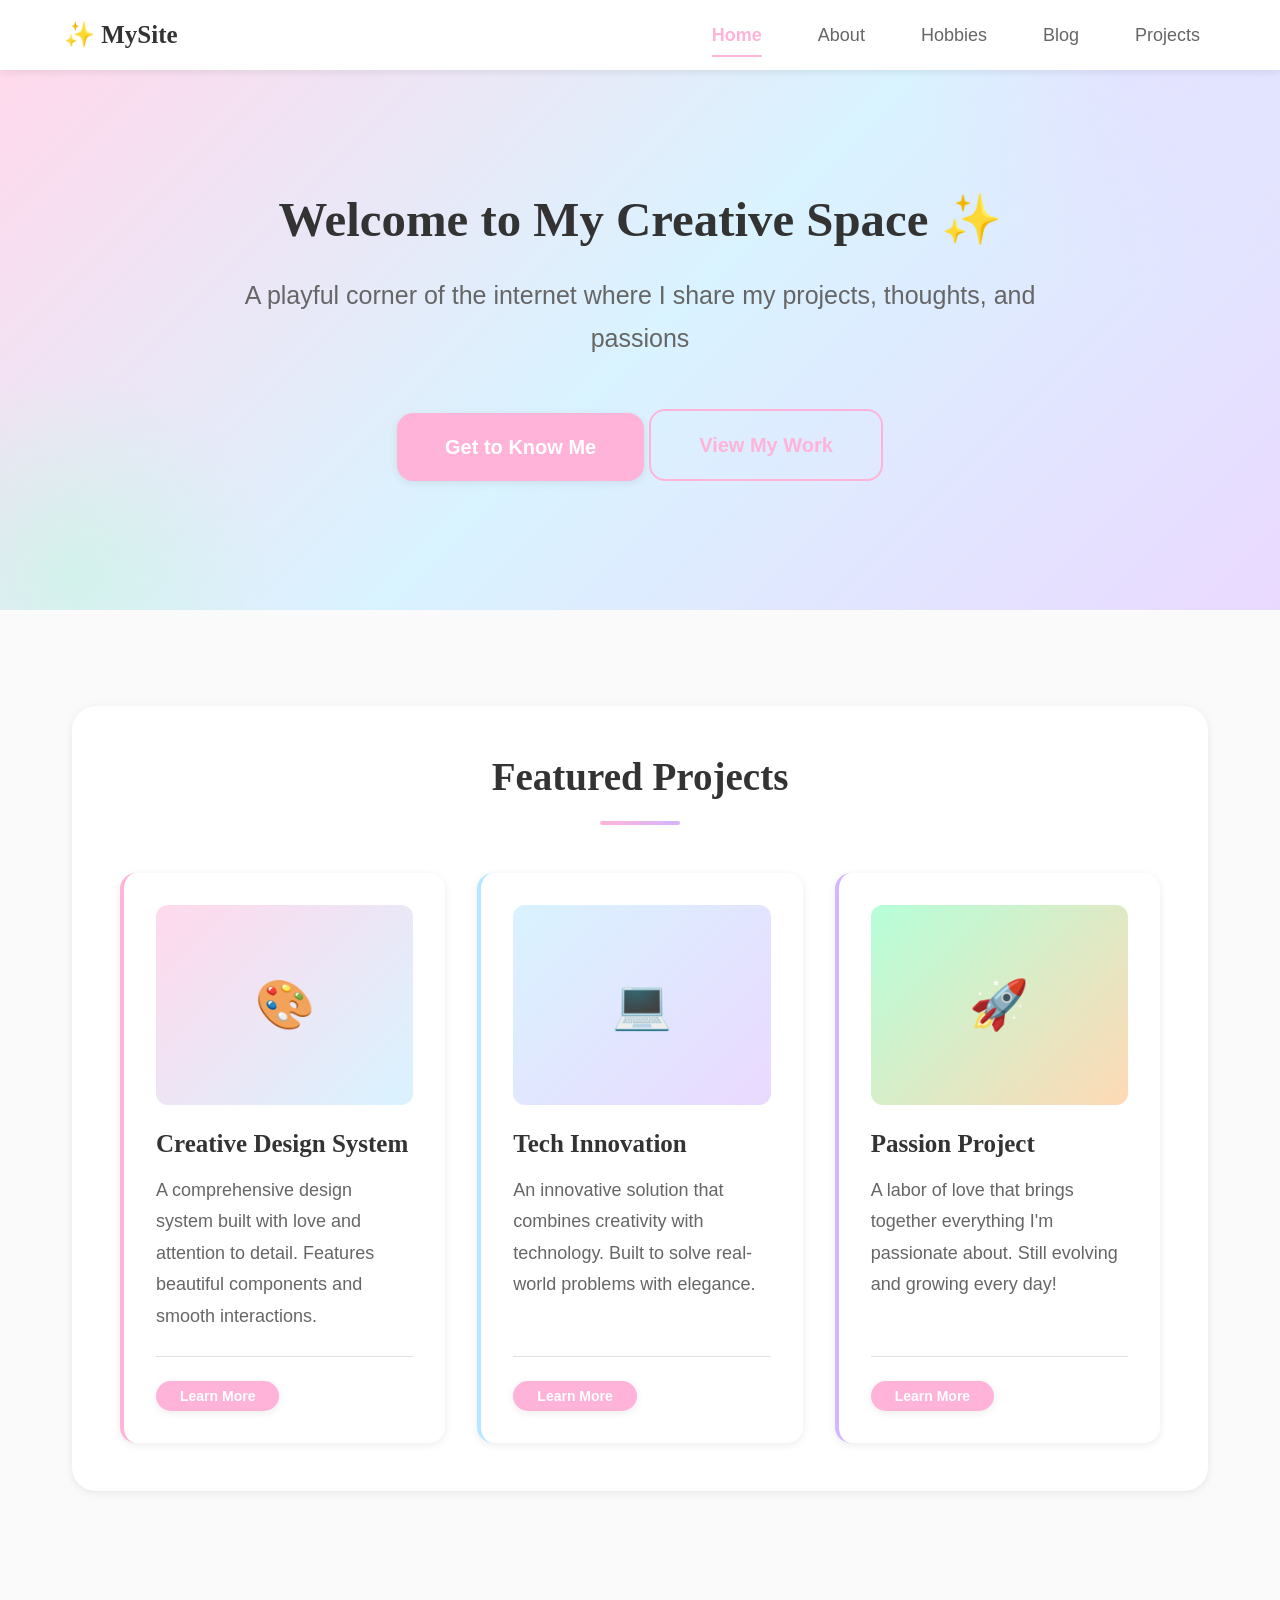
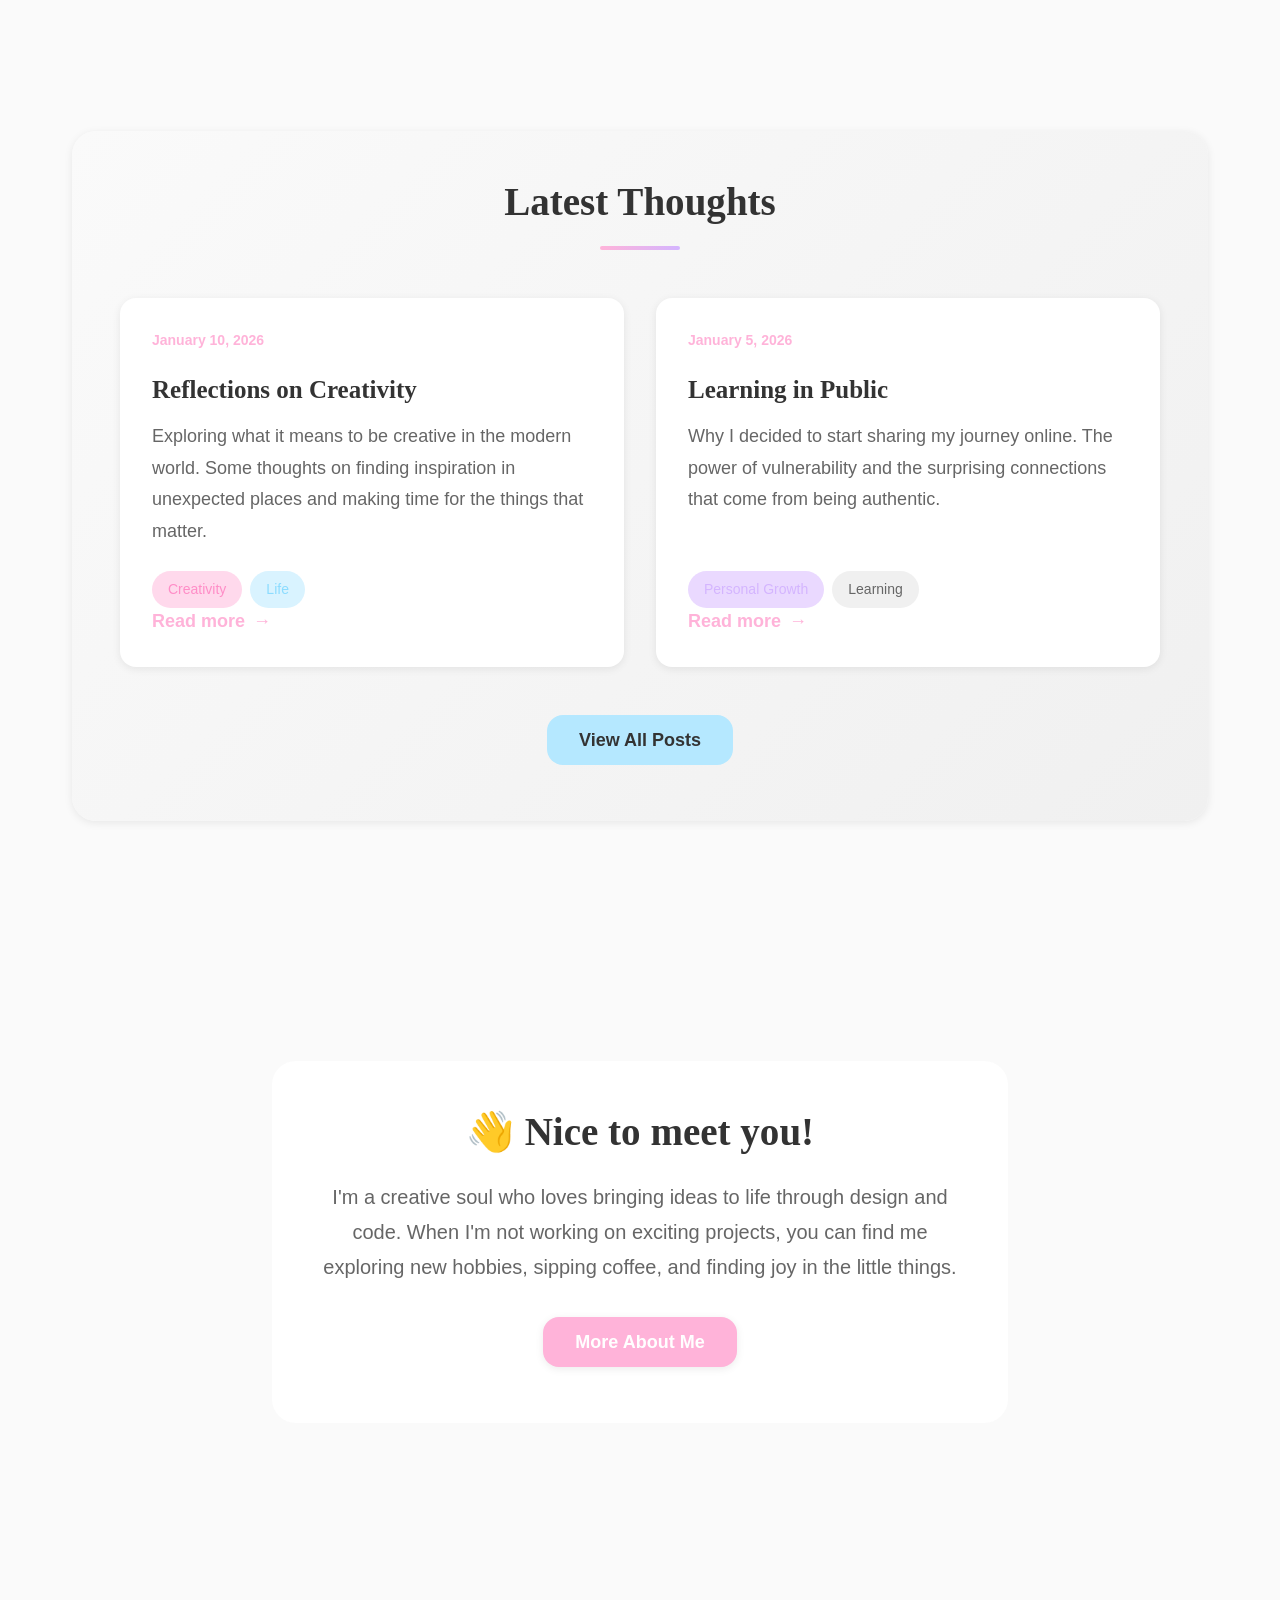
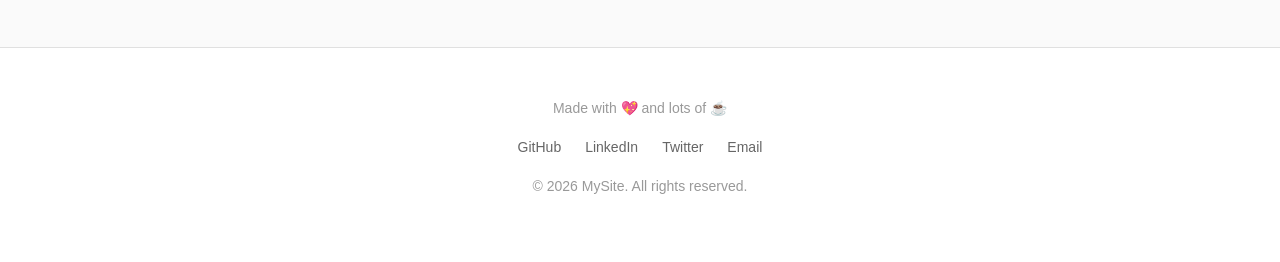
==== index.html @ f816a3d0 "Build complete personal website with pastel design system Created a modern, responsive personal webs" ====
<!DOCTYPE html>
<html lang="en">
<head>
  <meta charset="UTF-8">
  <meta name="viewport" content="width=device-width, initial-scale=1.0">
  <meta name="description" content="Welcome to my personal website - a creative space showcasing my projects, thoughts, and hobbies">
  <title>Home | Personal Website</title>

  <!-- CSS Files -->
  <link rel="stylesheet" href="css/main.css">
  <link rel="stylesheet" href="css/components.css">
  <link rel="stylesheet" href="css/pages.css">

  <!-- Favicon (placeholder) -->
  <link rel="icon" type="image/svg+xml" href="data:image/svg+xml,<svg xmlns='http://www.w3.org/2000/svg' viewBox='0 0 100 100'><text y='.9em' font-size='90'>✨</text></svg>">
</head>
<body>

  <!-- Navigation -->
  <nav class="navbar">
    <div class="navbar__container">
      <!-- Logo/Brand -->
      <a href="index.html" class="navbar__brand">✨ MySite</a>

      <!-- Navigation Links -->
      <div class="navbar__nav">
        <a href="index.html" class="navbar__link">Home</a>
        <a href="about.html" class="navbar__link">About</a>
        <a href="hobbies.html" class="navbar__link">Hobbies</a>
        <a href="blog.html" class="navbar__link">Blog</a>
        <a href="projects.html" class="navbar__link">Projects</a>
      </div>

      <!-- Mobile Menu Toggle -->
      <button class="navbar__toggle" aria-label="Toggle navigation" aria-expanded="false">
        ☰
      </button>
    </div>
  </nav>

  <!-- Main Content -->
  <main>
    <!-- Hero Section -->
    <section class="hero home-hero">
      <div class="hero__content">
        <h1 class="hero__title">Welcome to My Creative Space ✨</h1>
        <p class="hero__subtitle">
          A playful corner of the internet where I share my projects, thoughts, and passions
        </p>
        <div class="hero__cta">
          <a href="about.html" class="btn btn--primary btn--lg">Get to Know Me</a>
          <a href="projects.html" class="btn btn--outline btn--lg">View My Work</a>
        </div>
      </div>
    </section>

    <!-- Featured Projects Section -->
    <section class="section">
      <div class="container">
        <div class="content-section">
          <h2 class="content-section__title">Featured Projects</h2>

          <div class="grid grid--3">
            <!-- Project Card 1 -->
            <div class="card project-card">
              <div class="card__image" style="background: linear-gradient(135deg, #FFD9EC, #D9F3FF); display: flex; align-items: center; justify-content: center; font-size: 3rem;">
                🎨
              </div>
              <h3 class="card__title">Creative Design System</h3>
              <p class="card__description">
                A comprehensive design system built with love and attention to detail. Features beautiful components and smooth interactions.
              </p>
              <div class="card__footer">
                <a href="projects.html" class="btn btn--sm btn--primary">Learn More</a>
              </div>
            </div>

            <!-- Project Card 2 -->
            <div class="card project-card">
              <div class="card__image" style="background: linear-gradient(135deg, #D9F3FF, #EAD9FF); display: flex; align-items: center; justify-content: center; font-size: 3rem;">
                💻
              </div>
              <h3 class="card__title">Tech Innovation</h3>
              <p class="card__description">
                An innovative solution that combines creativity with technology. Built to solve real-world problems with elegance.
              </p>
              <div class="card__footer">
                <a href="projects.html" class="btn btn--sm btn--primary">Learn More</a>
              </div>
            </div>

            <!-- Project Card 3 -->
            <div class="card project-card">
              <div class="card__image" style="background: linear-gradient(135deg, #B5FFD9, #FFD9B5); display: flex; align-items: center; justify-content: center; font-size: 3rem;">
                🚀
              </div>
              <h3 class="card__title">Passion Project</h3>
              <p class="card__description">
                A labor of love that brings together everything I'm passionate about. Still evolving and growing every day!
              </p>
              <div class="card__footer">
                <a href="projects.html" class="btn btn--sm btn--primary">Learn More</a>
              </div>
            </div>
          </div>
        </div>
      </div>
    </section>

    <!-- Recent Blog Posts Section -->
    <section class="section section--sm">
      <div class="container">
        <div class="content-section content-section--alt">
          <h2 class="content-section__title">Latest Thoughts</h2>

          <div class="grid grid--2">
            <!-- Blog Card 1 -->
            <div class="card blog-card">
              <div class="card__meta">
                <span class="blog-card__date">January 10, 2026</span>
              </div>
              <h3 class="card__title">Reflections on Creativity</h3>
              <p class="card__description">
                Exploring what it means to be creative in the modern world. Some thoughts on finding inspiration in unexpected places and making time for the things that matter.
              </p>
              <div class="blog-card__tags">
                <span class="tag tag--primary">Creativity</span>
                <span class="tag tag--secondary">Life</span>
              </div>
              <a href="blog.html" class="blog-card__read-more">Read more</a>
            </div>

            <!-- Blog Card 2 -->
            <div class="card blog-card">
              <div class="card__meta">
                <span class="blog-card__date">January 5, 2026</span>
              </div>
              <h3 class="card__title">Learning in Public</h3>
              <p class="card__description">
                Why I decided to start sharing my journey online. The power of vulnerability and the surprising connections that come from being authentic.
              </p>
              <div class="blog-card__tags">
                <span class="tag tag--accent">Personal Growth</span>
                <span class="tag">Learning</span>
              </div>
              <a href="blog.html" class="blog-card__read-more">Read more</a>
            </div>
          </div>

          <div class="text-center mt-xl">
            <a href="blog.html" class="btn btn--secondary">View All Posts</a>
          </div>
        </div>
      </div>
    </section>

    <!-- About Preview Section -->
    <section class="section">
      <div class="container container--narrow">
        <div class="featured-section text-center">
          <h2 class="mb-md">👋 Nice to meet you!</h2>
          <p class="text-secondary" style="font-size: var(--font-lg); line-height: var(--line-height-relaxed);">
            I'm a creative soul who loves bringing ideas to life through design and code.
            When I'm not working on exciting projects, you can find me exploring new hobbies,
            sipping coffee, and finding joy in the little things.
          </p>
          <div class="mt-lg">
            <a href="about.html" class="btn btn--primary">More About Me</a>
          </div>
        </div>
      </div>
    </section>

  </main>

  <!-- Footer -->
  <footer class="footer">
    <div class="footer__content">
      <p class="footer__text">
        Made with 💖 and lots of ☕
      </p>
      <div class="footer__links">
        <a href="#" class="footer__link">GitHub</a>
        <a href="#" class="footer__link">LinkedIn</a>
        <a href="#" class="footer__link">Twitter</a>
        <a href="#" class="footer__link">Email</a>
      </div>
      <p class="footer__text text-light mt-sm">
        © 2026 MySite. All rights reserved.
      </p>
    </div>
  </footer>

  <!-- JavaScript Files -->
  <script src="js/main.js"></script>
  <script src="js/components.js"></script>

</body>
</html>
---- css/main.css ----
/**
 * MAIN.CSS - Foundation Layer
 * ===========================
 * Core styles, CSS variables, typography, and base element styles.
 * This file provides the foundation for the entire website's design system.
 */

/* ==================
   CSS Custom Properties (Design Tokens)
   ================== */

:root {
  /*
   * Color Palette - Pastel Theme
   * Soft, playful colors for a modern, friendly feel
   */

  /* Primary Colors */
  --primary: #FFB3D9;           /* Soft pink - main brand color */
  --primary-light: #FFD9EC;     /* Lighter pink - hover states */
  --primary-dark: #FF8DC7;      /* Darker pink - active states */

  /* Secondary Colors */
  --secondary: #B5E8FF;         /* Sky blue - calm, professional */
  --secondary-light: #D9F3FF;   /* Lighter blue */
  --secondary-dark: #8CDCFF;    /* Darker blue */

  /* Accent Colors */
  --accent: #D4B5FF;            /* Lavender - creative touch */
  --accent-light: #EAD9FF;      /* Lighter lavender */
  --mint: #B5FFD9;              /* Mint green - fresh, energetic */
  --peach: #FFD9B5;             /* Peach - warm, inviting */

  /* Neutral Colors */
  --white: #FFFFFF;
  --off-white: #FAFAFA;
  --light-gray: #F0F0F0;
  --gray: #E0E0E0;
  --dark-gray: #666666;
  --text-primary: #333333;
  --text-secondary: #666666;
  --text-light: #999999;

  /* Semantic Colors */
  --success: #B5FFD9;
  --warning: #FFD9B5;
  --error: #FFB3B3;
  --info: #B5E8FF;

  /*
   * Typography
   * Using system fonts for performance and readability
   */
  --font-primary: -apple-system, BlinkMacSystemFont, 'Segoe UI', 'Roboto', 'Oxygen', 'Ubuntu', 'Cantarell', 'Fira Sans', 'Droid Sans', 'Helvetica Neue', sans-serif;
  --font-heading: 'Georgia', 'Times New Roman', serif;
  --font-mono: 'Monaco', 'Courier New', monospace;

  /* Font Sizes - Modular Scale (1.250 - Major Third) */
  --font-xs: 0.75rem;      /* 12px */
  --font-sm: 0.875rem;     /* 14px */
  --font-base: 1rem;       /* 16px */
  --font-md: 1.125rem;     /* 18px */
  --font-lg: 1.25rem;      /* 20px */
  --font-xl: 1.563rem;     /* 25px */
  --font-2xl: 1.953rem;    /* 31px */
  --font-3xl: 2.441rem;    /* 39px */
  --font-4xl: 3.052rem;    /* 49px */

  /* Font Weights */
  --font-light: 300;
  --font-normal: 400;
  --font-medium: 500;
  --font-semibold: 600;
  --font-bold: 700;

  /* Line Heights */
  --line-height-tight: 1.2;
  --line-height-normal: 1.5;
  --line-height-relaxed: 1.75;

  /*
   * Spacing Scale
   * Based on 8px grid system for consistent spacing
   */
  --spacing-xs: 0.5rem;    /* 8px */
  --spacing-sm: 1rem;      /* 16px */
  --spacing-md: 1.5rem;    /* 24px */
  --spacing-lg: 2rem;      /* 32px */
  --spacing-xl: 3rem;      /* 48px */
  --spacing-2xl: 4rem;     /* 64px */
  --spacing-3xl: 6rem;     /* 96px */

  /*
   * Layout
   */
  --max-width: 1200px;
  --max-width-narrow: 800px;
  --max-width-wide: 1400px;

  --header-height: 70px;

  /*
   * Border Radius - Rounded, playful feel
   */
  --radius-sm: 8px;
  --radius-md: 12px;
  --radius-lg: 16px;
  --radius-xl: 24px;
  --radius-full: 9999px;

  /*
   * Shadows - Soft, subtle depth
   */
  --shadow-sm: 0 2px 8px rgba(0, 0, 0, 0.08);
  --shadow-md: 0 4px 16px rgba(0, 0, 0, 0.1);
  --shadow-lg: 0 8px 32px rgba(0, 0, 0, 0.12);
  --shadow-xl: 0 16px 48px rgba(0, 0, 0, 0.15);

  /*
   * Transitions - Smooth, polished interactions
   */
  --transition-fast: 150ms ease-in-out;
  --transition-base: 250ms ease-in-out;
  --transition-slow: 400ms ease-in-out;

  /*
   * Z-index Scale
   */
  --z-base: 1;
  --z-dropdown: 100;
  --z-sticky: 200;
  --z-fixed: 300;
  --z-modal-backdrop: 400;
  --z-modal: 500;
  --z-popover: 600;
  --z-tooltip: 700;
}


/* ==================
   CSS Reset & Normalization
   ================== */

/* Box sizing reset */
*,
*::before,
*::after {
  box-sizing: border-box;
  margin: 0;
  padding: 0;
}

/* Remove default margins */
body,
h1, h2, h3, h4, h5, h6,
p, figure, blockquote, dl, dd {
  margin: 0;
}

/* Remove list styles on ul, ol elements with a class */
ul[class],
ol[class] {
  list-style: none;
  padding: 0;
}

/* Set core root defaults */
html:focus-within {
  scroll-behavior: smooth;
}

/* Set core body defaults */
body {
  min-height: 100vh;
  text-rendering: optimizeSpeed;
  line-height: var(--line-height-normal);
}

/* Make images easier to work with */
img,
picture {
  max-width: 100%;
  display: block;
}

/* Inherit fonts for inputs and buttons */
input,
button,
textarea,
select {
  font: inherit;
}


/* ==================
   Base Typography
   ================== */

body {
  font-family: var(--font-primary);
  font-size: var(--font-base);
  line-height: var(--line-height-normal);
  color: var(--text-primary);
  background-color: var(--off-white);
  -webkit-font-smoothing: antialiased;
  -moz-osx-font-smoothing: grayscale;
}

/* Headings */
h1, h2, h3, h4, h5, h6 {
  font-family: var(--font-heading);
  line-height: var(--line-height-tight);
  font-weight: var(--font-bold);
  color: var(--text-primary);
  margin-bottom: var(--spacing-sm);
}

h1 {
  font-size: var(--font-4xl);
  margin-bottom: var(--spacing-md);
}

h2 {
  font-size: var(--font-3xl);
}

h3 {
  font-size: var(--font-2xl);
}

h4 {
  font-size: var(--font-xl);
}

h5 {
  font-size: var(--font-lg);
}

h6 {
  font-size: var(--font-md);
}

/* Paragraphs */
p {
  margin-bottom: var(--spacing-sm);
  color: var(--text-secondary);
  line-height: var(--line-height-relaxed);
}

/* Links */
a {
  color: var(--primary);
  text-decoration: none;
  transition: color var(--transition-base);
}

a:hover {
  color: var(--primary-dark);
}

a:focus-visible {
  outline: 2px solid var(--primary);
  outline-offset: 2px;
  border-radius: var(--radius-sm);
}

/* Strong and emphasis */
strong,
b {
  font-weight: var(--font-bold);
}

em,
i {
  font-style: italic;
}

/* Code */
code {
  font-family: var(--font-mono);
  font-size: 0.9em;
  background-color: var(--light-gray);
  padding: 0.2em 0.4em;
  border-radius: var(--radius-sm);
}


/* ==================
   Layout Utilities
   ================== */

/* Container - constrains content width with padding */
.container {
  width: 100%;
  max-width: var(--max-width);
  margin-left: auto;
  margin-right: auto;
  padding-left: var(--spacing-md);
  padding-right: var(--spacing-md);
}

.container--narrow {
  max-width: var(--max-width-narrow);
}

.container--wide {
  max-width: var(--max-width-wide);
}

/* Section spacing */
.section {
  padding-top: var(--spacing-3xl);
  padding-bottom: var(--spacing-3xl);
}

.section--sm {
  padding-top: var(--spacing-xl);
  padding-bottom: var(--spacing-xl);
}


/* ==================
   Utility Classes
   ================== */

/* Text alignment */
.text-center { text-align: center; }
.text-left { text-align: left; }
.text-right { text-align: right; }

/* Text colors */
.text-primary { color: var(--text-primary); }
.text-secondary { color: var(--text-secondary); }
.text-light { color: var(--text-light); }

/* Spacing utilities */
.mt-xs { margin-top: var(--spacing-xs); }
.mt-sm { margin-top: var(--spacing-sm); }
.mt-md { margin-top: var(--spacing-md); }
.mt-lg { margin-top: var(--spacing-lg); }
.mt-xl { margin-top: var(--spacing-xl); }

.mb-xs { margin-bottom: var(--spacing-xs); }
.mb-sm { margin-bottom: var(--spacing-sm); }
.mb-md { margin-bottom: var(--spacing-md); }
.mb-lg { margin-bottom: var(--spacing-lg); }
.mb-xl { margin-bottom: var(--spacing-xl); }

/* Display utilities */
.block { display: block; }
.inline-block { display: inline-block; }
.flex { display: flex; }
.inline-flex { display: inline-flex; }
.grid { display: grid; }
.hidden { display: none; }

/* Visibility */
.sr-only {
  position: absolute;
  width: 1px;
  height: 1px;
  padding: 0;
  margin: -1px;
  overflow: hidden;
  clip: rect(0, 0, 0, 0);
  white-space: nowrap;
  border-width: 0;
}


/* ==================
   Responsive Breakpoints
   ================== */

/*
 * Mobile-first approach
 * Default styles are for mobile, then enhanced for larger screens
 */

/* Tablet (768px and up) */
@media (min-width: 768px) {
  :root {
    --font-base: 1.125rem;  /* Slightly larger on tablets */
  }

  .container {
    padding-left: var(--spacing-lg);
    padding-right: var(--spacing-lg);
  }
}

/* Desktop (1024px and up) */
@media (min-width: 1024px) {
  h1 {
    font-size: 3.815rem;  /* Even larger on desktop */
  }

  .section {
    padding-top: var(--spacing-3xl);
    padding-bottom: var(--spacing-3xl);
  }
}

/* Large Desktop (1440px and up) */
@media (min-width: 1440px) {
  .container {
    padding-left: var(--spacing-xl);
    padding-right: var(--spacing-xl);
  }
}
---- css/components.css ----
/**
 * COMPONENTS.CSS - Component Layer
 * =================================
 * Reusable UI components used throughout the website.
 * Each component is self-contained and follows BEM-like naming conventions.
 */


/* ==================
   Navigation Bar
   ================== */

/**
 * .navbar - Main navigation component
 * Responsive navigation with mobile menu toggle
 */
.navbar {
  position: sticky;
  top: 0;
  z-index: var(--z-sticky);
  background-color: rgba(255, 255, 255, 0.95);
  backdrop-filter: blur(10px);
  box-shadow: var(--shadow-sm);
  height: var(--header-height);
}

.navbar__container {
  max-width: var(--max-width);
  margin: 0 auto;
  padding: 0 var(--spacing-md);
  height: 100%;
  display: flex;
  justify-content: space-between;
  align-items: center;
}

/* Logo/Brand */
.navbar__brand {
  font-size: var(--font-xl);
  font-weight: var(--font-bold);
  color: var(--text-primary);
  font-family: var(--font-heading);
  transition: color var(--transition-base);
}

.navbar__brand:hover {
  color: var(--primary);
}

/* Navigation Links */
.navbar__nav {
  display: flex;
  gap: var(--spacing-md);
  align-items: center;
}

.navbar__link {
  color: var(--text-secondary);
  font-weight: var(--font-medium);
  padding: var(--spacing-xs) var(--spacing-sm);
  border-radius: var(--radius-md);
  transition: all var(--transition-base);
  position: relative;
}

.navbar__link:hover {
  color: var(--primary);
  background-color: var(--primary-light);
}

/* Active state - indicates current page */
.navbar__link--active {
  color: var(--primary);
  font-weight: var(--font-semibold);
}

.navbar__link--active::after {
  content: '';
  position: absolute;
  bottom: 0;
  left: var(--spacing-sm);
  right: var(--spacing-sm);
  height: 2px;
  background-color: var(--primary);
  border-radius: var(--radius-full);
}

/* Mobile Menu Toggle */
.navbar__toggle {
  display: none;
  background: none;
  border: none;
  cursor: pointer;
  padding: var(--spacing-xs);
  color: var(--text-primary);
  font-size: var(--font-xl);
}

/* Responsive - Mobile Navigation */
@media (max-width: 767px) {
  .navbar__toggle {
    display: block;
  }

  .navbar__nav {
    position: absolute;
    top: var(--header-height);
    left: 0;
    right: 0;
    background-color: var(--white);
    flex-direction: column;
    gap: 0;
    padding: var(--spacing-md);
    box-shadow: var(--shadow-md);
    transform: translateY(-100%);
    opacity: 0;
    visibility: hidden;
    transition: all var(--transition-base);
  }

  .navbar__nav--open {
    transform: translateY(0);
    opacity: 1;
    visibility: visible;
  }

  .navbar__link {
    width: 100%;
    padding: var(--spacing-md);
  }
}


/* ==================
   Hero Section
   ================== */

/**
 * .hero - Large introductory section
 * Used on homepage and other key pages
 */
.hero {
  position: relative;
  min-height: 60vh;
  display: flex;
  align-items: center;
  justify-content: center;
  text-align: center;
  background: linear-gradient(135deg, var(--primary-light) 0%, var(--secondary-light) 100%);
  padding: var(--spacing-3xl) var(--spacing-md);
  overflow: hidden;
}

/* Decorative background elements */
.hero::before {
  content: '';
  position: absolute;
  top: -50%;
  right: -10%;
  width: 500px;
  height: 500px;
  background: radial-gradient(circle, var(--accent-light) 0%, transparent 70%);
  border-radius: 50%;
  opacity: 0.5;
}

.hero::after {
  content: '';
  position: absolute;
  bottom: -30%;
  left: -10%;
  width: 400px;
  height: 400px;
  background: radial-gradient(circle, var(--mint) 0%, transparent 70%);
  border-radius: 50%;
  opacity: 0.4;
}

.hero__content {
  position: relative;
  z-index: var(--z-base);
  max-width: 800px;
}

.hero__title {
  font-size: var(--font-4xl);
  margin-bottom: var(--spacing-md);
  color: var(--text-primary);
  animation: fadeInUp 0.8s ease-out;
}

.hero__subtitle {
  font-size: var(--font-xl);
  color: var(--text-secondary);
  margin-bottom: var(--spacing-xl);
  animation: fadeInUp 0.8s ease-out 0.2s both;
}

.hero__cta {
  animation: fadeInUp 0.8s ease-out 0.4s both;
}

/* Responsive */
@media (max-width: 767px) {
  .hero {
    min-height: 50vh;
    padding: var(--spacing-xl) var(--spacing-md);
  }

  .hero__title {
    font-size: var(--font-3xl);
  }

  .hero__subtitle {
    font-size: var(--font-lg);
  }
}


/* ==================
   Buttons
   ================== */

/**
 * .btn - Button component with multiple variants
 */
.btn {
  display: inline-block;
  padding: var(--spacing-sm) var(--spacing-lg);
  font-weight: var(--font-semibold);
  text-align: center;
  border: none;
  border-radius: var(--radius-lg);
  cursor: pointer;
  transition: all var(--transition-base);
  font-size: var(--font-base);
  line-height: 1;
  text-decoration: none;
}

/* Primary button - main call-to-action */
.btn--primary {
  background-color: var(--primary);
  color: var(--white);
  box-shadow: var(--shadow-sm);
}

.btn--primary:hover {
  background-color: var(--primary-dark);
  transform: translateY(-2px);
  box-shadow: var(--shadow-md);
}

.btn--primary:active {
  transform: translateY(0);
}

/* Secondary button - alternative actions */
.btn--secondary {
  background-color: var(--secondary);
  color: var(--text-primary);
}

.btn--secondary:hover {
  background-color: var(--secondary-dark);
  transform: translateY(-2px);
}

/* Outline button - subtle actions */
.btn--outline {
  background-color: transparent;
  border: 2px solid var(--primary);
  color: var(--primary);
}

.btn--outline:hover {
  background-color: var(--primary);
  color: var(--white);
}

/* Button sizes */
.btn--sm {
  padding: var(--spacing-xs) var(--spacing-md);
  font-size: var(--font-sm);
}

.btn--lg {
  padding: var(--spacing-md) var(--spacing-xl);
  font-size: var(--font-lg);
}


/* ==================
   Cards
   ================== */

/**
 * .card - Versatile card component
 * Used for blog posts, projects, and content sections
 */
.card {
  background-color: var(--white);
  border-radius: var(--radius-lg);
  padding: var(--spacing-lg);
  box-shadow: var(--shadow-sm);
  transition: all var(--transition-base);
  height: 100%;
  display: flex;
  flex-direction: column;
}

.card:hover {
  transform: translateY(-4px);
  box-shadow: var(--shadow-lg);
}

/* Card header with image */
.card__image {
  width: 100%;
  height: 200px;
  object-fit: cover;
  border-radius: var(--radius-md);
  margin-bottom: var(--spacing-md);
  background-color: var(--light-gray);
}

/* Card title */
.card__title {
  font-size: var(--font-xl);
  margin-bottom: var(--spacing-sm);
  color: var(--text-primary);
}

/* Card description */
.card__description {
  color: var(--text-secondary);
  margin-bottom: var(--spacing-md);
  flex-grow: 1;
  line-height: var(--line-height-relaxed);
}

/* Card meta information (date, tags, etc.) */
.card__meta {
  display: flex;
  gap: var(--spacing-sm);
  align-items: center;
  font-size: var(--font-sm);
  color: var(--text-light);
  margin-bottom: var(--spacing-md);
}

/* Card footer with actions */
.card__footer {
  display: flex;
  gap: var(--spacing-sm);
  align-items: center;
  padding-top: var(--spacing-md);
  border-top: 1px solid var(--gray);
}

/* Card variants */
.card--highlight {
  border: 2px solid var(--primary);
  background: linear-gradient(135deg, var(--white) 0%, var(--primary-light) 100%);
}

.card--accent {
  background: linear-gradient(135deg, var(--accent-light) 0%, var(--secondary-light) 100%);
}


/* ==================
   Grid Layouts
   ================== */

/**
 * .grid - Responsive grid system
 * Auto-responsive grid that adapts to screen size
 */
.grid {
  display: grid;
  gap: var(--spacing-lg);
  grid-template-columns: 1fr;
}

/* 2-column grid */
.grid--2 {
  grid-template-columns: repeat(auto-fit, minmax(300px, 1fr));
}

/* 3-column grid */
.grid--3 {
  grid-template-columns: repeat(auto-fit, minmax(280px, 1fr));
}

/* 4-column grid */
.grid--4 {
  grid-template-columns: repeat(auto-fit, minmax(250px, 1fr));
}

/* Responsive - Force single column on mobile */
@media (max-width: 767px) {
  .grid--2,
  .grid--3,
  .grid--4 {
    grid-template-columns: 1fr;
  }
}


/* ==================
   Tags/Badges
   ================== */

/**
 * .tag - Small label component
 * Used for categories, skills, etc.
 */
.tag {
  display: inline-block;
  padding: var(--spacing-xs) var(--spacing-sm);
  background-color: var(--light-gray);
  color: var(--text-secondary);
  font-size: var(--font-sm);
  font-weight: var(--font-medium);
  border-radius: var(--radius-full);
  transition: all var(--transition-fast);
}

.tag:hover {
  background-color: var(--primary-light);
  color: var(--primary-dark);
}

/* Tag variants */
.tag--primary {
  background-color: var(--primary-light);
  color: var(--primary-dark);
}

.tag--secondary {
  background-color: var(--secondary-light);
  color: var(--secondary-dark);
}

.tag--accent {
  background-color: var(--accent-light);
  color: var(--accent);
}


/* ==================
   Footer
   ================== */

/**
 * .footer - Site footer
 */
.footer {
  background-color: var(--white);
  padding: var(--spacing-xl) 0;
  margin-top: var(--spacing-3xl);
  border-top: 1px solid var(--gray);
}

.footer__content {
  max-width: var(--max-width);
  margin: 0 auto;
  padding: 0 var(--spacing-md);
  text-align: center;
}

.footer__text {
  color: var(--text-light);
  font-size: var(--font-sm);
  margin-bottom: var(--spacing-sm);
}

.footer__links {
  display: flex;
  justify-content: center;
  gap: var(--spacing-md);
  flex-wrap: wrap;
}

.footer__link {
  color: var(--text-secondary);
  font-size: var(--font-sm);
  transition: color var(--transition-base);
}

.footer__link:hover {
  color: var(--primary);
}


/* ==================
   Animations
   ================== */

/**
 * Keyframe animations for smooth entrances
 */

@keyframes fadeInUp {
  from {
    opacity: 0;
    transform: translateY(30px);
  }
  to {
    opacity: 1;
    transform: translateY(0);
  }
}

@keyframes fadeIn {
  from {
    opacity: 0;
  }
  to {
    opacity: 1;
  }
}

@keyframes slideInLeft {
  from {
    opacity: 0;
    transform: translateX(-30px);
  }
  to {
    opacity: 1;
    transform: translateX(0);
  }
}

@keyframes slideInRight {
  from {
    opacity: 0;
    transform: translateX(30px);
  }
  to {
    opacity: 1;
    transform: translateX(0);
  }
}

/* Animation utility classes */
.animate-fade-in {
  animation: fadeIn 0.6s ease-out;
}

.animate-fade-in-up {
  animation: fadeInUp 0.6s ease-out;
}

.animate-slide-in-left {
  animation: slideInLeft 0.6s ease-out;
}

.animate-slide-in-right {
  animation: slideInRight 0.6s ease-out;
}
---- css/pages.css ----
/**
 * PAGES.CSS - Page-Specific Layer
 * ================================
 * Styles unique to individual pages.
 * Organized by page for easy maintenance.
 */


/* ==================
   Homepage Styles
   ================== */

/**
 * Homepage hero section - unique to home
 */
.home-hero {
  background: linear-gradient(135deg,
    var(--primary-light) 0%,
    var(--secondary-light) 50%,
    var(--accent-light) 100%);
}

/**
 * Featured sections on homepage
 */
.featured-section {
  background-color: var(--white);
  border-radius: var(--radius-xl);
  padding: var(--spacing-xl);
  margin-bottom: var(--spacing-lg);
}

.featured-section__title {
  text-align: center;
  margin-bottom: var(--spacing-xl);
  color: var(--text-primary);
}


/* ==================
   About Page Styles
   ================== */

/**
 * About page layout - two-column on desktop
 */
.about-content {
  display: grid;
  gap: var(--spacing-xl);
  align-items: start;
}

@media (min-width: 768px) {
  .about-content {
    grid-template-columns: 1fr 2fr;
  }
}

/**
 * Profile image section
 */
.about-profile {
  text-align: center;
}

.about-profile__image {
  width: 250px;
  height: 250px;
  border-radius: 50%;
  object-fit: cover;
  margin: 0 auto var(--spacing-md);
  border: 4px solid var(--primary);
  box-shadow: var(--shadow-lg);
  background: linear-gradient(135deg, var(--primary-light), var(--secondary-light));
}

.about-profile__name {
  font-size: var(--font-2xl);
  margin-bottom: var(--spacing-xs);
}

.about-profile__title {
  color: var(--text-secondary);
  font-size: var(--font-lg);
  margin-bottom: var(--spacing-md);
}

/**
 * About text content
 */
.about-bio {
  background-color: var(--white);
  padding: var(--spacing-xl);
  border-radius: var(--radius-lg);
  box-shadow: var(--shadow-sm);
}

.about-bio__section {
  margin-bottom: var(--spacing-xl);
}

.about-bio__section:last-child {
  margin-bottom: 0;
}

.about-bio__heading {
  color: var(--primary);
  margin-bottom: var(--spacing-md);
  padding-bottom: var(--spacing-sm);
  border-bottom: 2px solid var(--primary-light);
}

/**
 * Skills/interests list
 */
.skills-list {
  display: flex;
  flex-wrap: wrap;
  gap: var(--spacing-sm);
  margin-top: var(--spacing-md);
}


/* ==================
   Hobbies Page Styles
   ================== */

/**
 * Hobby cards with unique styling
 */
.hobby-card {
  position: relative;
  overflow: hidden;
}

.hobby-card::before {
  content: '';
  position: absolute;
  top: 0;
  left: 0;
  right: 0;
  height: 4px;
  background: linear-gradient(90deg, var(--primary), var(--accent));
  transform: scaleX(0);
  transform-origin: left;
  transition: transform var(--transition-base);
}

.hobby-card:hover::before {
  transform: scaleX(1);
}

/**
 * Hobby icon/image
 */
.hobby-card__icon {
  font-size: var(--font-4xl);
  text-align: center;
  margin-bottom: var(--spacing-md);
  height: 100px;
  display: flex;
  align-items: center;
  justify-content: center;
  background: linear-gradient(135deg, var(--primary-light), var(--accent-light));
  border-radius: var(--radius-md);
}


/* ==================
   Blog Page Styles
   ================== */

/**
 * Blog header
 */
.blog-header {
  text-align: center;
  margin-bottom: var(--spacing-xl);
  padding: var(--spacing-xl);
  background: linear-gradient(135deg, var(--secondary-light), var(--accent-light));
  border-radius: var(--radius-xl);
}

.blog-header__title {
  font-size: var(--font-3xl);
  margin-bottom: var(--spacing-sm);
}

.blog-header__subtitle {
  color: var(--text-secondary);
  font-size: var(--font-lg);
}

/**
 * Blog post cards
 */
.blog-card {
  /* Inherits from .card in components.css */
  /* Additional blog-specific styles */
}

.blog-card__date {
  color: var(--primary);
  font-weight: var(--font-semibold);
  font-size: var(--font-sm);
}

.blog-card__tags {
  display: flex;
  flex-wrap: wrap;
  gap: var(--spacing-xs);
}

.blog-card__read-more {
  margin-top: auto;
  color: var(--primary);
  font-weight: var(--font-semibold);
  display: inline-flex;
  align-items: center;
  gap: var(--spacing-xs);
  transition: gap var(--transition-base);
}

.blog-card__read-more:hover {
  gap: var(--spacing-sm);
}

.blog-card__read-more::after {
  content: '→';
}

/**
 * Featured blog post
 */
.blog-featured {
  background: linear-gradient(135deg, var(--primary-light), var(--secondary-light));
  padding: var(--spacing-xl);
  border-radius: var(--radius-xl);
  margin-bottom: var(--spacing-xl);
}

.blog-featured__label {
  display: inline-block;
  background-color: var(--primary);
  color: var(--white);
  padding: var(--spacing-xs) var(--spacing-sm);
  border-radius: var(--radius-full);
  font-size: var(--font-sm);
  font-weight: var(--font-semibold);
  margin-bottom: var(--spacing-md);
}


/* ==================
   Projects Page Styles
   ================== */

/**
 * Projects header
 */
.projects-header {
  text-align: center;
  margin-bottom: var(--spacing-xl);
  padding: var(--spacing-xl);
  background: linear-gradient(135deg, var(--mint), var(--secondary-light));
  border-radius: var(--radius-xl);
}

.projects-header__title {
  font-size: var(--font-3xl);
  margin-bottom: var(--spacing-sm);
}

.projects-header__subtitle {
  color: var(--text-secondary);
  font-size: var(--font-lg);
}

/**
 * Project cards
 */
.project-card {
  /* Inherits from .card in components.css */
  /* Additional project-specific styles */
  border-left: 4px solid var(--primary);
}

.project-card:nth-child(2n) {
  border-left-color: var(--secondary);
}

.project-card:nth-child(3n) {
  border-left-color: var(--accent);
}

.project-card__header {
  display: flex;
  justify-content: space-between;
  align-items: start;
  margin-bottom: var(--spacing-md);
}

.project-card__status {
  font-size: var(--font-xs);
  padding: var(--spacing-xs) var(--spacing-sm);
  border-radius: var(--radius-full);
  font-weight: var(--font-semibold);
  text-transform: uppercase;
}

.project-card__status--completed {
  background-color: var(--success);
  color: var(--text-primary);
}

.project-card__status--in-progress {
  background-color: var(--warning);
  color: var(--text-primary);
}

.project-card__status--planned {
  background-color: var(--info);
  color: var(--text-primary);
}

.project-card__tech {
  display: flex;
  flex-wrap: wrap;
  gap: var(--spacing-xs);
  margin-top: var(--spacing-md);
}

.project-card__links {
  display: flex;
  gap: var(--spacing-sm);
  margin-top: var(--spacing-md);
}


/* ==================
   Content Sections
   ================== */

/**
 * Generic content section with background
 */
.content-section {
  background-color: var(--white);
  border-radius: var(--radius-xl);
  padding: var(--spacing-xl);
  margin-bottom: var(--spacing-xl);
  box-shadow: var(--shadow-sm);
}

.content-section__title {
  text-align: center;
  margin-bottom: var(--spacing-xl);
  position: relative;
  padding-bottom: var(--spacing-md);
}

.content-section__title::after {
  content: '';
  position: absolute;
  bottom: 0;
  left: 50%;
  transform: translateX(-50%);
  width: 80px;
  height: 4px;
  background: linear-gradient(90deg, var(--primary), var(--accent));
  border-radius: var(--radius-full);
}

/**
 * Alternating section backgrounds
 */
.content-section--alt {
  background: linear-gradient(135deg, var(--off-white), var(--light-gray));
}


/* ==================
   Page Transitions
   ================== */

/**
 * Page load animations
 */
.page-content {
  animation: fadeInUp 0.6s ease-out;
}

/* Stagger animation for cards */
.card:nth-child(1) { animation-delay: 0.1s; }
.card:nth-child(2) { animation-delay: 0.2s; }
.card:nth-child(3) { animation-delay: 0.3s; }
.card:nth-child(4) { animation-delay: 0.4s; }
.card:nth-child(5) { animation-delay: 0.5s; }
.card:nth-child(6) { animation-delay: 0.6s; }


/* ==================
   Responsive Adjustments
   ================== */

/* Mobile-specific page adjustments */
@media (max-width: 767px) {
  .about-profile__image {
    width: 200px;
    height: 200px;
  }

  .blog-header,
  .projects-header {
    padding: var(--spacing-lg);
  }

  .content-section {
    padding: var(--spacing-lg);
  }
}
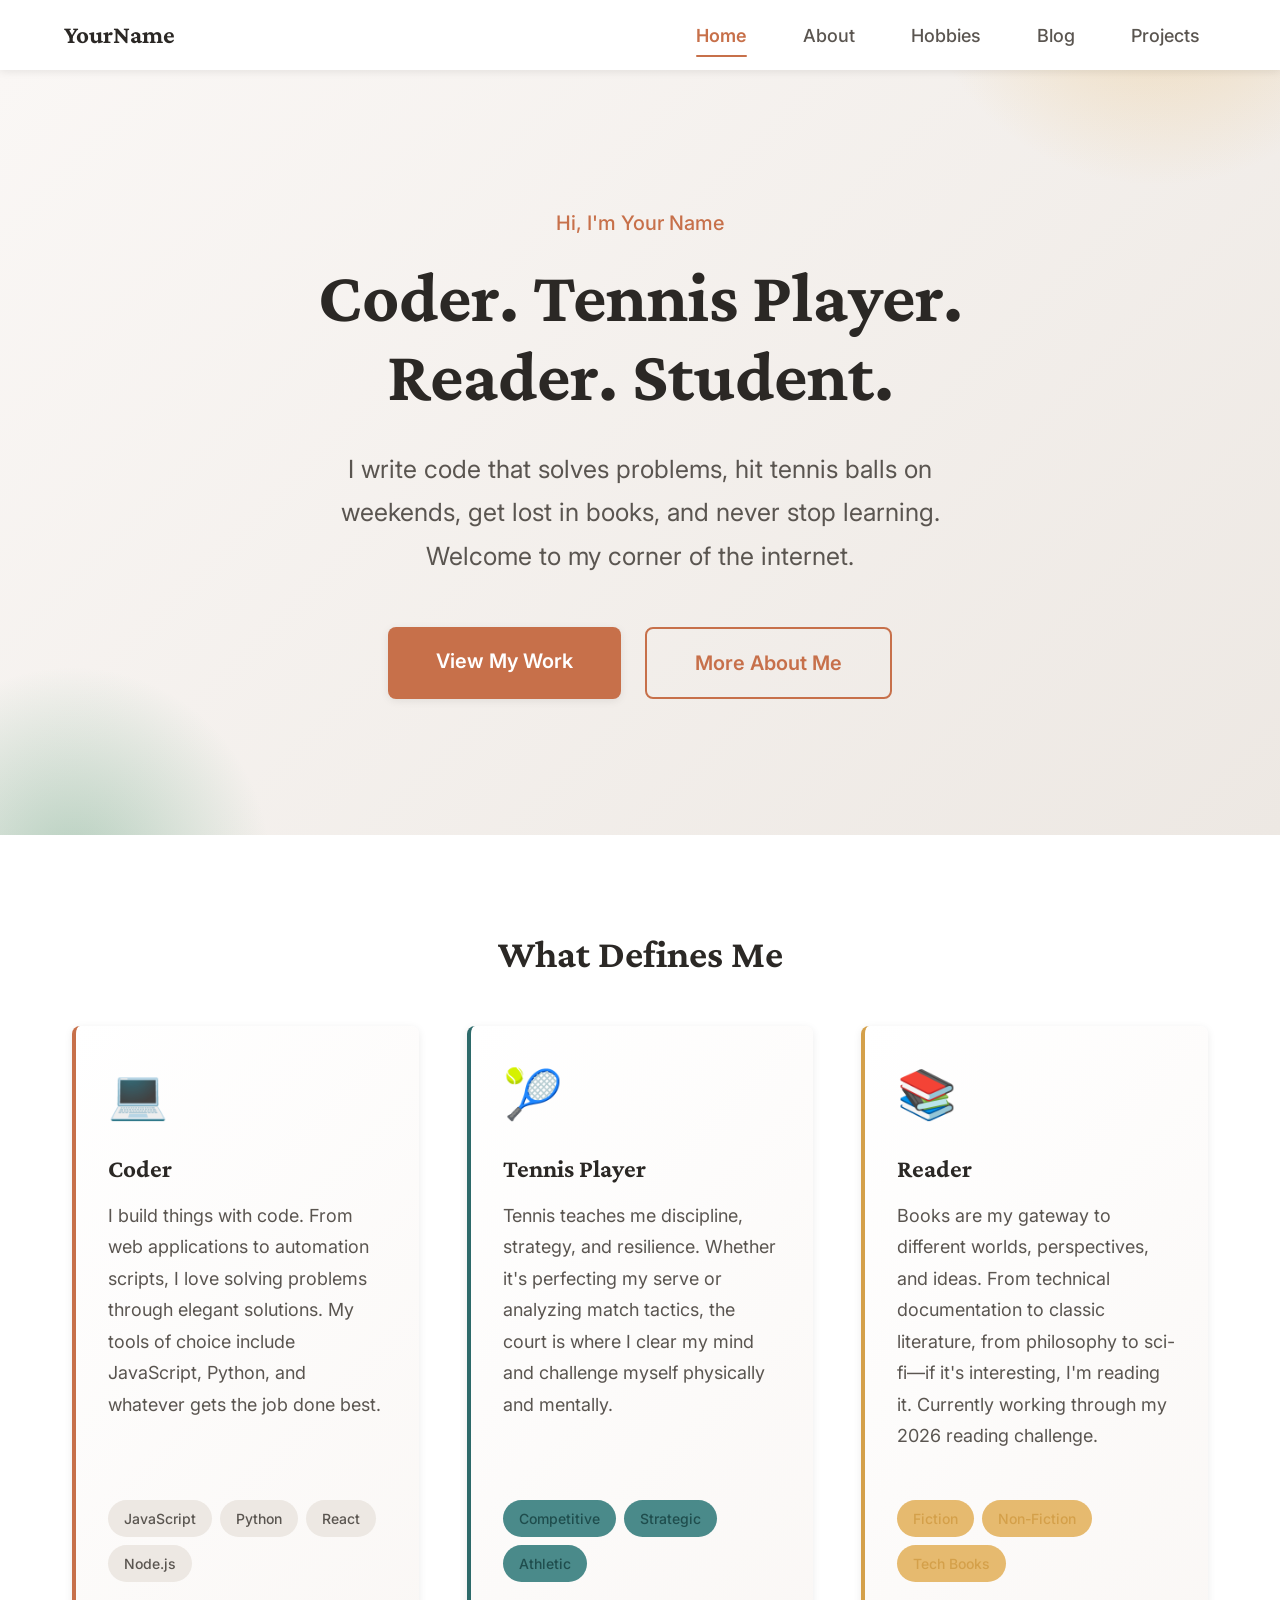
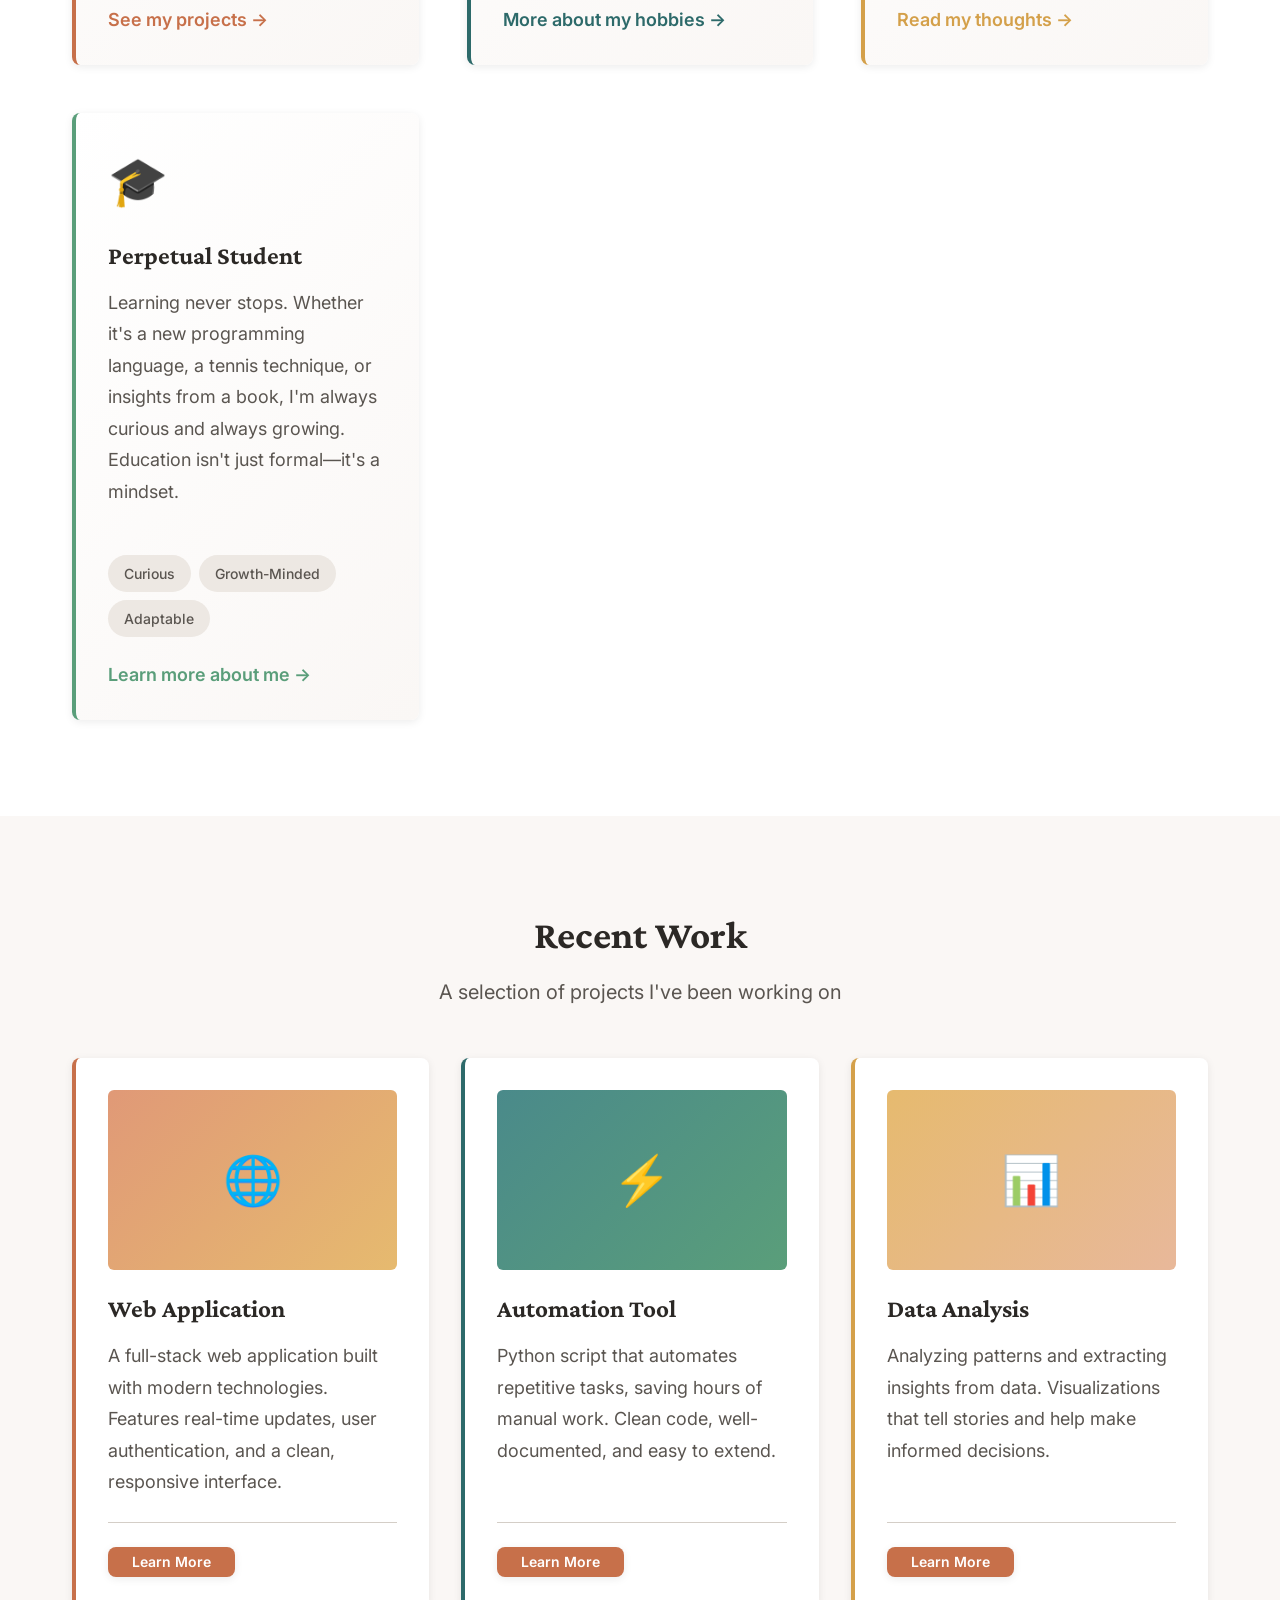
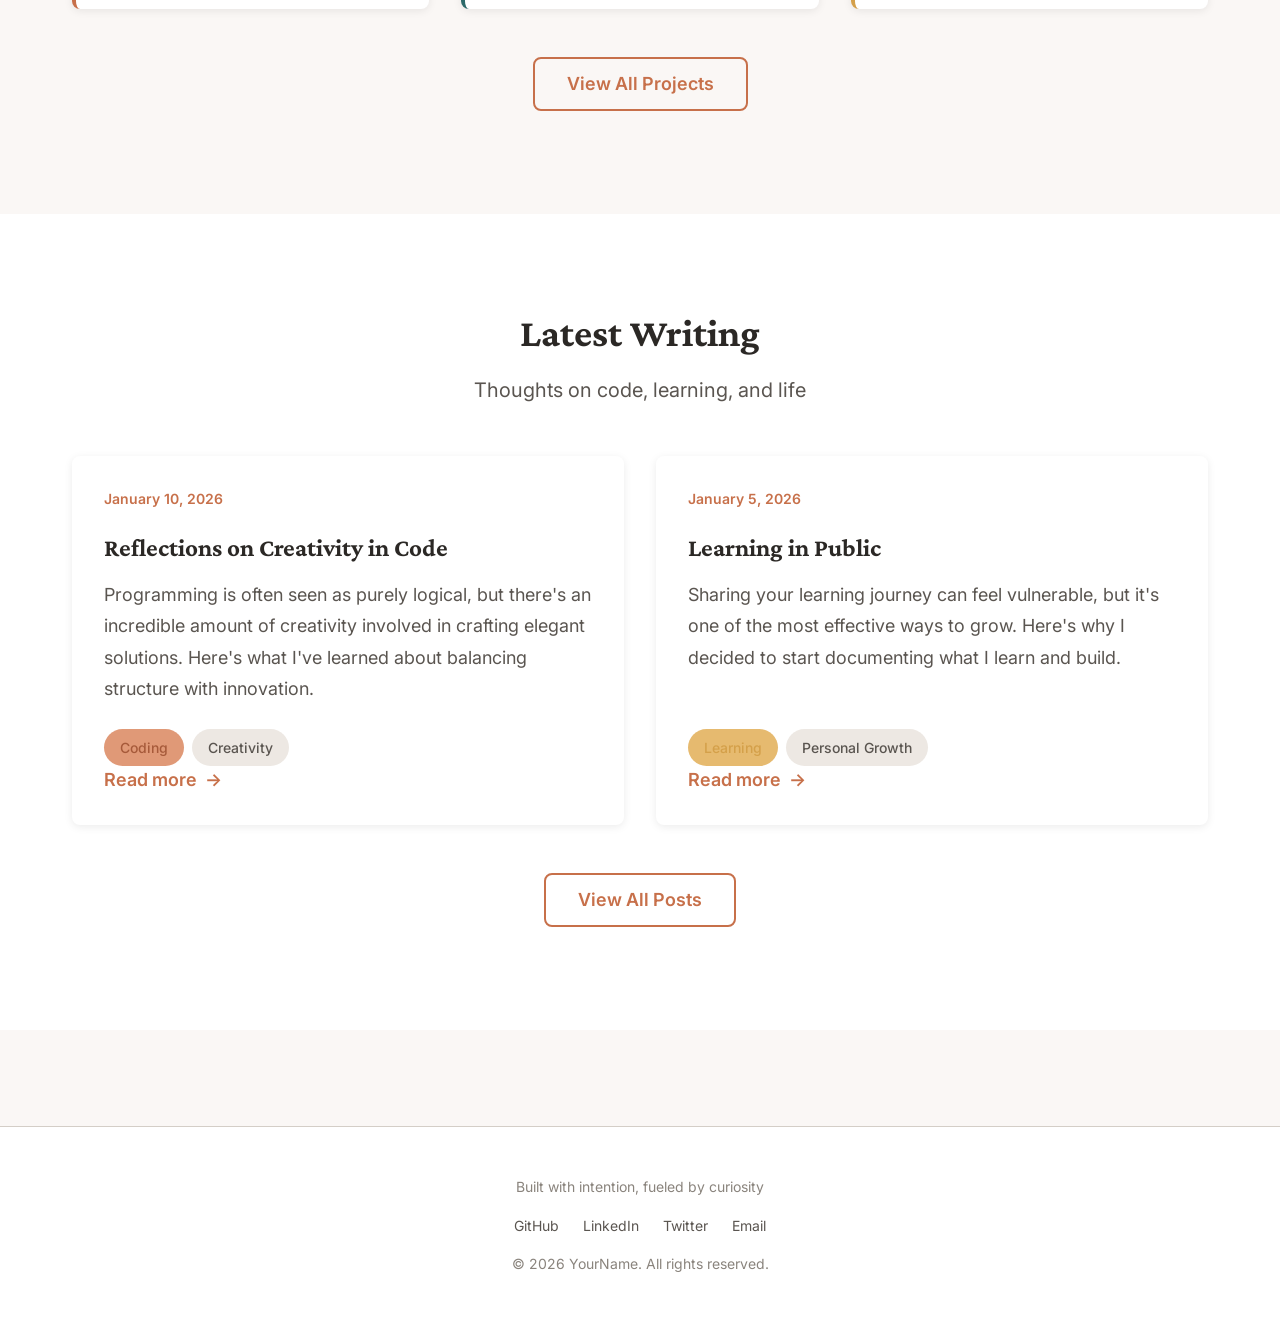
==== commit 2dbdb879: "Redesign website with professional warm palette and functional blog Major Changes:  1. Updated Color" ====
--- a/index.html
+++ b/index.html
@@ -3,16 +3,16 @@
 <head>
   <meta charset="UTF-8">
   <meta name="viewport" content="width=device-width, initial-scale=1.0">
-  <meta name="description" content="Welcome to my personal website - a creative space showcasing my projects, thoughts, and hobbies">
-  <title>Home | Personal Website</title>
+  <meta name="description" content="Coder, tennis player, reader, student — exploring the world through multiple lenses">
+  <title>Home | Your Name</title>
 
   <!-- CSS Files -->
   <link rel="stylesheet" href="css/main.css">
   <link rel="stylesheet" href="css/components.css">
   <link rel="stylesheet" href="css/pages.css">
 
-  <!-- Favicon (placeholder) -->
-  <link rel="icon" type="image/svg+xml" href="data:image/svg+xml,<svg xmlns='http://www.w3.org/2000/svg' viewBox='0 0 100 100'><text y='.9em' font-size='90'>✨</text></svg>">
+  <!-- Favicon -->
+  <link rel="icon" type="image/svg+xml" href="data:image/svg+xml,<svg xmlns='http://www.w3.org/2000/svg' viewBox='0 0 100 100'><text y='.9em' font-size='90'>💻</text></svg>">
 </head>
 <body>
 
@@ -20,7 +20,7 @@
   <nav class="navbar">
     <div class="navbar__container">
       <!-- Logo/Brand -->
-      <a href="index.html" class="navbar__brand">✨ MySite</a>
+      <a href="index.html" class="navbar__brand">YourName</a>
 
       <!-- Navigation Links -->
       <div class="navbar__nav">
@@ -41,132 +41,233 @@
   <!-- Main Content -->
   <main>
     <!-- Hero Section -->
-    <section class="hero home-hero">
-      <div class="hero__content">
-        <h1 class="hero__title">Welcome to My Creative Space ✨</h1>
-        <p class="hero__subtitle">
-          A playful corner of the internet where I share my projects, thoughts, and passions
+    <section class="hero home-hero" style="min-height: 85vh; background: linear-gradient(135deg, var(--off-white) 0%, var(--light-gray) 100%);">
+      <div class="hero__content" style="max-width: 900px;">
+        <p style="font-size: var(--font-lg); color: var(--primary); font-weight: var(--font-medium); margin-bottom: var(--spacing-sm);">
+          Hi, I'm Your Name
         </p>
-        <div class="hero__cta">
-          <a href="about.html" class="btn btn--primary btn--lg">Get to Know Me</a>
-          <a href="projects.html" class="btn btn--outline btn--lg">View My Work</a>
+        <h1 class="hero__title" style="font-size: clamp(2.5rem, 6vw, 4.5rem); margin-bottom: var(--spacing-lg); line-height: 1.1;">
+          Coder. Tennis Player.<br/>Reader. Student.
+        </h1>
+        <p class="hero__subtitle" style="font-size: var(--font-xl); max-width: 600px; margin: 0 auto var(--spacing-xl); color: var(--text-secondary);">
+          I write code that solves problems, hit tennis balls on weekends, get lost in books,
+          and never stop learning. Welcome to my corner of the internet.
+        </p>
+        <div class="hero__cta" style="display: flex; gap: var(--spacing-md); justify-content: center; flex-wrap: wrap;">
+          <a href="projects.html" class="btn btn--primary btn--lg">View My Work</a>
+          <a href="about.html" class="btn btn--outline btn--lg">More About Me</a>
         </div>
       </div>
     </section>
 
-    <!-- Featured Projects Section -->
-    <section class="section">
+    <!-- Identity Grid Section -->
+    <section class="section" style="background-color: var(--white);">
       <div class="container">
-        <div class="content-section">
-          <h2 class="content-section__title">Featured Projects</h2>
-
-          <div class="grid grid--3">
-            <!-- Project Card 1 -->
-            <div class="card project-card">
-              <div class="card__image" style="background: linear-gradient(135deg, #FFD9EC, #D9F3FF); display: flex; align-items: center; justify-content: center; font-size: 3rem;">
-                🎨
-              </div>
-              <h3 class="card__title">Creative Design System</h3>
-              <p class="card__description">
-                A comprehensive design system built with love and attention to detail. Features beautiful components and smooth interactions.
-              </p>
-              <div class="card__footer">
-                <a href="projects.html" class="btn btn--sm btn--primary">Learn More</a>
-              </div>
-            </div>
-
-            <!-- Project Card 2 -->
-            <div class="card project-card">
-              <div class="card__image" style="background: linear-gradient(135deg, #D9F3FF, #EAD9FF); display: flex; align-items: center; justify-content: center; font-size: 3rem;">
-                💻
-              </div>
-              <h3 class="card__title">Tech Innovation</h3>
-              <p class="card__description">
-                An innovative solution that combines creativity with technology. Built to solve real-world problems with elegance.
-              </p>
-              <div class="card__footer">
-                <a href="projects.html" class="btn btn--sm btn--primary">Learn More</a>
-              </div>
-            </div>
-
-            <!-- Project Card 3 -->
-            <div class="card project-card">
-              <div class="card__image" style="background: linear-gradient(135deg, #B5FFD9, #FFD9B5); display: flex; align-items: center; justify-content: center; font-size: 3rem;">
-                🚀
-              </div>
-              <h3 class="card__title">Passion Project</h3>
-              <p class="card__description">
-                A labor of love that brings together everything I'm passionate about. Still evolving and growing every day!
-              </p>
-              <div class="card__footer">
-                <a href="projects.html" class="btn btn--sm btn--primary">Learn More</a>
-              </div>
-            </div>
-          </div>
+        <h2 class="text-center mb-xl" style="font-size: var(--font-3xl);">What Defines Me</h2>
+
+        <div class="grid grid--2" style="gap: var(--spacing-xl);">
+
+          <!-- Coder Card -->
+          <div class="card" style="border-left: 4px solid var(--primary); background: linear-gradient(135deg, var(--white) 0%, var(--off-white) 100%);">
+            <div style="font-size: 3rem; margin-bottom: var(--spacing-md);">💻</div>
+            <h3 class="card__title">Coder</h3>
+            <p class="card__description">
+              I build things with code. From web applications to automation scripts, I love solving
+              problems through elegant solutions. My tools of choice include JavaScript, Python, and
+              whatever gets the job done best.
+            </p>
+            <div style="display: flex; gap: var(--spacing-xs); flex-wrap: wrap; margin-top: var(--spacing-md);">
+              <span class="tag">JavaScript</span>
+              <span class="tag">Python</span>
+              <span class="tag">React</span>
+              <span class="tag">Node.js</span>
+            </div>
+            <div class="mt-md">
+              <a href="projects.html" style="color: var(--primary); font-weight: var(--font-semibold);">
+                See my projects →
+              </a>
+            </div>
+          </div>
+
+          <!-- Tennis Player Card -->
+          <div class="card" style="border-left: 4px solid var(--secondary); background: linear-gradient(135deg, var(--white) 0%, var(--off-white) 100%);">
+            <div style="font-size: 3rem; margin-bottom: var(--spacing-md);">🎾</div>
+            <h3 class="card__title">Tennis Player</h3>
+            <p class="card__description">
+              Tennis teaches me discipline, strategy, and resilience. Whether it's perfecting my serve
+              or analyzing match tactics, the court is where I clear my mind and challenge myself
+              physically and mentally.
+            </p>
+            <div style="display: flex; gap: var(--spacing-xs); flex-wrap: wrap; margin-top: var(--spacing-md);">
+              <span class="tag tag--secondary">Competitive</span>
+              <span class="tag tag--secondary">Strategic</span>
+              <span class="tag tag--secondary">Athletic</span>
+            </div>
+            <div class="mt-md">
+              <a href="hobbies.html" style="color: var(--secondary); font-weight: var(--font-semibold);">
+                More about my hobbies →
+              </a>
+            </div>
+          </div>
+
+          <!-- Reader Card -->
+          <div class="card" style="border-left: 4px solid var(--accent); background: linear-gradient(135deg, var(--white) 0%, var(--off-white) 100%);">
+            <div style="font-size: 3rem; margin-bottom: var(--spacing-md);">📚</div>
+            <h3 class="card__title">Reader</h3>
+            <p class="card__description">
+              Books are my gateway to different worlds, perspectives, and ideas. From technical
+              documentation to classic literature, from philosophy to sci-fi—if it's interesting,
+              I'm reading it. Currently working through my 2026 reading challenge.
+            </p>
+            <div style="display: flex; gap: var(--spacing-xs); flex-wrap: wrap; margin-top: var(--spacing-md);">
+              <span class="tag tag--accent">Fiction</span>
+              <span class="tag tag--accent">Non-Fiction</span>
+              <span class="tag tag--accent">Tech Books</span>
+            </div>
+            <div class="mt-md">
+              <a href="blog.html" style="color: var(--accent); font-weight: var(--font-semibold);">
+                Read my thoughts →
+              </a>
+            </div>
+          </div>
+
+          <!-- Student Card -->
+          <div class="card" style="border-left: 4px solid var(--mint); background: linear-gradient(135deg, var(--white) 0%, var(--off-white) 100%);">
+            <div style="font-size: 3rem; margin-bottom: var(--spacing-md);">🎓</div>
+            <h3 class="card__title">Perpetual Student</h3>
+            <p class="card__description">
+              Learning never stops. Whether it's a new programming language, a tennis technique,
+              or insights from a book, I'm always curious and always growing. Education isn't just
+              formal—it's a mindset.
+            </p>
+            <div style="display: flex; gap: var(--spacing-xs); flex-wrap: wrap; margin-top: var(--spacing-md);">
+              <span class="tag">Curious</span>
+              <span class="tag">Growth-Minded</span>
+              <span class="tag">Adaptable</span>
+            </div>
+            <div class="mt-md">
+              <a href="about.html" style="color: var(--mint); font-weight: var(--font-semibold);">
+                Learn more about me →
+              </a>
+            </div>
+          </div>
+
         </div>
       </div>
     </section>
 
-    <!-- Recent Blog Posts Section -->
-    <section class="section section--sm">
+    <!-- Recent Work Section -->
+    <section class="section" style="background-color: var(--off-white);">
       <div class="container">
-        <div class="content-section content-section--alt">
-          <h2 class="content-section__title">Latest Thoughts</h2>
-
-          <div class="grid grid--2">
-            <!-- Blog Card 1 -->
-            <div class="card blog-card">
-              <div class="card__meta">
-                <span class="blog-card__date">January 10, 2026</span>
-              </div>
-              <h3 class="card__title">Reflections on Creativity</h3>
-              <p class="card__description">
-                Exploring what it means to be creative in the modern world. Some thoughts on finding inspiration in unexpected places and making time for the things that matter.
-              </p>
-              <div class="blog-card__tags">
-                <span class="tag tag--primary">Creativity</span>
-                <span class="tag tag--secondary">Life</span>
-              </div>
-              <a href="blog.html" class="blog-card__read-more">Read more</a>
-            </div>
-
-            <!-- Blog Card 2 -->
-            <div class="card blog-card">
-              <div class="card__meta">
-                <span class="blog-card__date">January 5, 2026</span>
-              </div>
-              <h3 class="card__title">Learning in Public</h3>
-              <p class="card__description">
-                Why I decided to start sharing my journey online. The power of vulnerability and the surprising connections that come from being authentic.
-              </p>
-              <div class="blog-card__tags">
-                <span class="tag tag--accent">Personal Growth</span>
-                <span class="tag">Learning</span>
-              </div>
-              <a href="blog.html" class="blog-card__read-more">Read more</a>
-            </div>
-          </div>
-
-          <div class="text-center mt-xl">
-            <a href="blog.html" class="btn btn--secondary">View All Posts</a>
-          </div>
+        <div style="text-align: center; margin-bottom: var(--spacing-xl);">
+          <h2 style="font-size: var(--font-3xl); margin-bottom: var(--spacing-sm);">Recent Work</h2>
+          <p style="font-size: var(--font-lg); color: var(--text-secondary);">
+            A selection of projects I've been working on
+          </p>
+        </div>
+
+        <div class="grid grid--3">
+          <!-- Project 1 -->
+          <div class="card project-card">
+            <div style="background: linear-gradient(135deg, var(--primary-light), var(--accent-light)); height: 180px; border-radius: var(--radius-md); display: flex; align-items: center; justify-content: center; font-size: 3rem; margin-bottom: var(--spacing-md);">
+              🌐
+            </div>
+            <h3 class="card__title">Web Application</h3>
+            <p class="card__description">
+              A full-stack web application built with modern technologies. Features real-time updates,
+              user authentication, and a clean, responsive interface.
+            </p>
+            <div class="card__footer">
+              <a href="projects.html" class="btn btn--sm btn--primary">Learn More</a>
+            </div>
+          </div>
+
+          <!-- Project 2 -->
+          <div class="card project-card">
+            <div style="background: linear-gradient(135deg, var(--secondary-light), var(--mint)); height: 180px; border-radius: var(--radius-md); display: flex; align-items: center; justify-content: center; font-size: 3rem; margin-bottom: var(--spacing-md);">
+              ⚡
+            </div>
+            <h3 class="card__title">Automation Tool</h3>
+            <p class="card__description">
+              Python script that automates repetitive tasks, saving hours of manual work. Clean code,
+              well-documented, and easy to extend.
+            </p>
+            <div class="card__footer">
+              <a href="projects.html" class="btn btn--sm btn--primary">Learn More</a>
+            </div>
+          </div>
+
+          <!-- Project 3 -->
+          <div class="card project-card">
+            <div style="background: linear-gradient(135deg, var(--accent-light), var(--peach)); height: 180px; border-radius: var(--radius-md); display: flex; align-items: center; justify-content: center; font-size: 3rem; margin-bottom: var(--spacing-md);">
+              📊
+            </div>
+            <h3 class="card__title">Data Analysis</h3>
+            <p class="card__description">
+              Analyzing patterns and extracting insights from data. Visualizations that tell stories
+              and help make informed decisions.
+            </p>
+            <div class="card__footer">
+              <a href="projects.html" class="btn btn--sm btn--primary">Learn More</a>
+            </div>
+          </div>
+        </div>
+
+        <div class="text-center mt-xl">
+          <a href="projects.html" class="btn btn--outline">View All Projects</a>
         </div>
       </div>
     </section>
 
-    <!-- About Preview Section -->
-    <section class="section">
-      <div class="container container--narrow">
-        <div class="featured-section text-center">
-          <h2 class="mb-md">👋 Nice to meet you!</h2>
-          <p class="text-secondary" style="font-size: var(--font-lg); line-height: var(--line-height-relaxed);">
-            I'm a creative soul who loves bringing ideas to life through design and code.
-            When I'm not working on exciting projects, you can find me exploring new hobbies,
-            sipping coffee, and finding joy in the little things.
+    <!-- Recent Writing Section -->
+    <section class="section" style="background-color: var(--white);">
+      <div class="container">
+        <div style="text-align: center; margin-bottom: var(--spacing-xl);">
+          <h2 style="font-size: var(--font-3xl); margin-bottom: var(--spacing-sm);">Latest Writing</h2>
+          <p style="font-size: var(--font-lg); color: var(--text-secondary);">
+            Thoughts on code, learning, and life
           </p>
-          <div class="mt-lg">
-            <a href="about.html" class="btn btn--primary">More About Me</a>
-          </div>
+        </div>
+
+        <div class="grid grid--2">
+          <!-- Blog Post 1 -->
+          <div class="card blog-card">
+            <div class="card__meta">
+              <span class="blog-card__date">January 10, 2026</span>
+            </div>
+            <h3 class="card__title">Reflections on Creativity in Code</h3>
+            <p class="card__description">
+              Programming is often seen as purely logical, but there's an incredible amount of creativity
+              involved in crafting elegant solutions. Here's what I've learned about balancing structure
+              with innovation.
+            </p>
+            <div class="blog-card__tags">
+              <span class="tag tag--primary">Coding</span>
+              <span class="tag">Creativity</span>
+            </div>
+            <a href="blog.html" class="blog-card__read-more">Read more</a>
+          </div>
+
+          <!-- Blog Post 2 -->
+          <div class="card blog-card">
+            <div class="card__meta">
+              <span class="blog-card__date">January 5, 2026</span>
+            </div>
+            <h3 class="card__title">Learning in Public</h3>
+            <p class="card__description">
+              Sharing your learning journey can feel vulnerable, but it's one of the most effective ways
+              to grow. Here's why I decided to start documenting what I learn and build.
+            </p>
+            <div class="blog-card__tags">
+              <span class="tag tag--accent">Learning</span>
+              <span class="tag">Personal Growth</span>
+            </div>
+            <a href="blog.html" class="blog-card__read-more">Read more</a>
+          </div>
+        </div>
+
+        <div class="text-center mt-xl">
+          <a href="blog.html" class="btn btn--outline">View All Posts</a>
         </div>
       </div>
     </section>
@@ -177,7 +278,7 @@
   <footer class="footer">
     <div class="footer__content">
       <p class="footer__text">
-        Made with 💖 and lots of ☕
+        Built with intention, fueled by curiosity
       </p>
       <div class="footer__links">
         <a href="#" class="footer__link">GitHub</a>
@@ -186,7 +287,7 @@
         <a href="#" class="footer__link">Email</a>
       </div>
       <p class="footer__text text-light mt-sm">
-        © 2026 MySite. All rights reserved.
+        © 2026 YourName. All rights reserved.
       </p>
     </div>
   </footer>
--- a/css/main.css
+++ b/css/main.css
@@ -5,54 +5,57 @@
  * This file provides the foundation for the entire website's design system.
  */
 
+/* Import Google Fonts */
+@import url('https://fonts.googleapis.com/css2?family=Crimson+Pro:wght@400;600;700&family=Inter:wght@300;400;500;600;700&display=swap');
+
 /* ==================
    CSS Custom Properties (Design Tokens)
    ================== */
 
 :root {
   /*
-   * Color Palette - Pastel Theme
-   * Soft, playful colors for a modern, friendly feel
-   */
-
-  /* Primary Colors */
-  --primary: #FFB3D9;           /* Soft pink - main brand color */
-  --primary-light: #FFD9EC;     /* Lighter pink - hover states */
-  --primary-dark: #FF8DC7;      /* Darker pink - active states */
-
-  /* Secondary Colors */
-  --secondary: #B5E8FF;         /* Sky blue - calm, professional */
-  --secondary-light: #D9F3FF;   /* Lighter blue */
-  --secondary-dark: #8CDCFF;    /* Darker blue */
+   * Color Palette - Warm & Professional
+   * Sophisticated, warm tones that balance friendly and professional
+   */
+
+  /* Primary Colors - Terracotta/Burnt Orange */
+  --primary: #C7704A;           /* Terracotta - main brand color */
+  --primary-light: #E09977;     /* Lighter terracotta - hover states */
+  --primary-dark: #A65A3A;      /* Darker terracotta - active states */
+
+  /* Secondary Colors - Deep Teal */
+  --secondary: #2D6A6A;         /* Teal - professional, calm */
+  --secondary-light: #4A8A8A;   /* Lighter teal */
+  --secondary-dark: #1F4D4D;    /* Darker teal */
 
   /* Accent Colors */
-  --accent: #D4B5FF;            /* Lavender - creative touch */
-  --accent-light: #EAD9FF;      /* Lighter lavender */
-  --mint: #B5FFD9;              /* Mint green - fresh, energetic */
-  --peach: #FFD9B5;             /* Peach - warm, inviting */
-
-  /* Neutral Colors */
+  --accent: #D4A04A;            /* Warm gold/ochre - creative touch */
+  --accent-light: #E6BA6F;      /* Lighter gold */
+  --mint: #5A9E7A;              /* Muted sage green - fresh */
+  --peach: #E8B89A;             /* Soft peach - warm, inviting */
+
+  /* Neutral Colors - Warmer palette */
   --white: #FFFFFF;
-  --off-white: #FAFAFA;
-  --light-gray: #F0F0F0;
-  --gray: #E0E0E0;
-  --dark-gray: #666666;
-  --text-primary: #333333;
-  --text-secondary: #666666;
-  --text-light: #999999;
+  --off-white: #FAF7F5;         /* Warm off-white with cream undertone */
+  --light-gray: #EDE8E3;        /* Warm light gray */
+  --gray: #D4CEC7;              /* Warm gray */
+  --dark-gray: #5A5550;         /* Warm dark gray */
+  --text-primary: #2B2825;      /* Warm near-black */
+  --text-secondary: #5A5550;    /* Warm medium gray */
+  --text-light: #8A847D;        /* Warm light gray */
 
   /* Semantic Colors */
-  --success: #B5FFD9;
-  --warning: #FFD9B5;
-  --error: #FFB3B3;
-  --info: #B5E8FF;
+  --success: #5A9E7A;
+  --warning: #D4A04A;
+  --error: #C75C4A;
+  --info: #4A8A8A;
 
   /*
    * Typography
-   * Using system fonts for performance and readability
-   */
-  --font-primary: -apple-system, BlinkMacSystemFont, 'Segoe UI', 'Roboto', 'Oxygen', 'Ubuntu', 'Cantarell', 'Fira Sans', 'Droid Sans', 'Helvetica Neue', sans-serif;
-  --font-heading: 'Georgia', 'Times New Roman', serif;
+   * Professional serif headings with clean sans-serif body
+   */
+  --font-primary: 'Inter', -apple-system, BlinkMacSystemFont, 'Segoe UI', 'Roboto', sans-serif;
+  --font-heading: 'Crimson Pro', 'Georgia', 'Times New Roman', serif;
   --font-mono: 'Monaco', 'Courier New', monospace;
 
   /* Font Sizes - Modular Scale (1.250 - Major Third) */
@@ -100,12 +103,12 @@
   --header-height: 70px;
 
   /*
-   * Border Radius - Rounded, playful feel
-   */
-  --radius-sm: 8px;
-  --radius-md: 12px;
-  --radius-lg: 16px;
-  --radius-xl: 24px;
+   * Border Radius - Subtle, professional feel
+   */
+  --radius-sm: 4px;
+  --radius-md: 6px;
+  --radius-lg: 8px;
+  --radius-xl: 12px;
   --radius-full: 9999px;
 
   /*
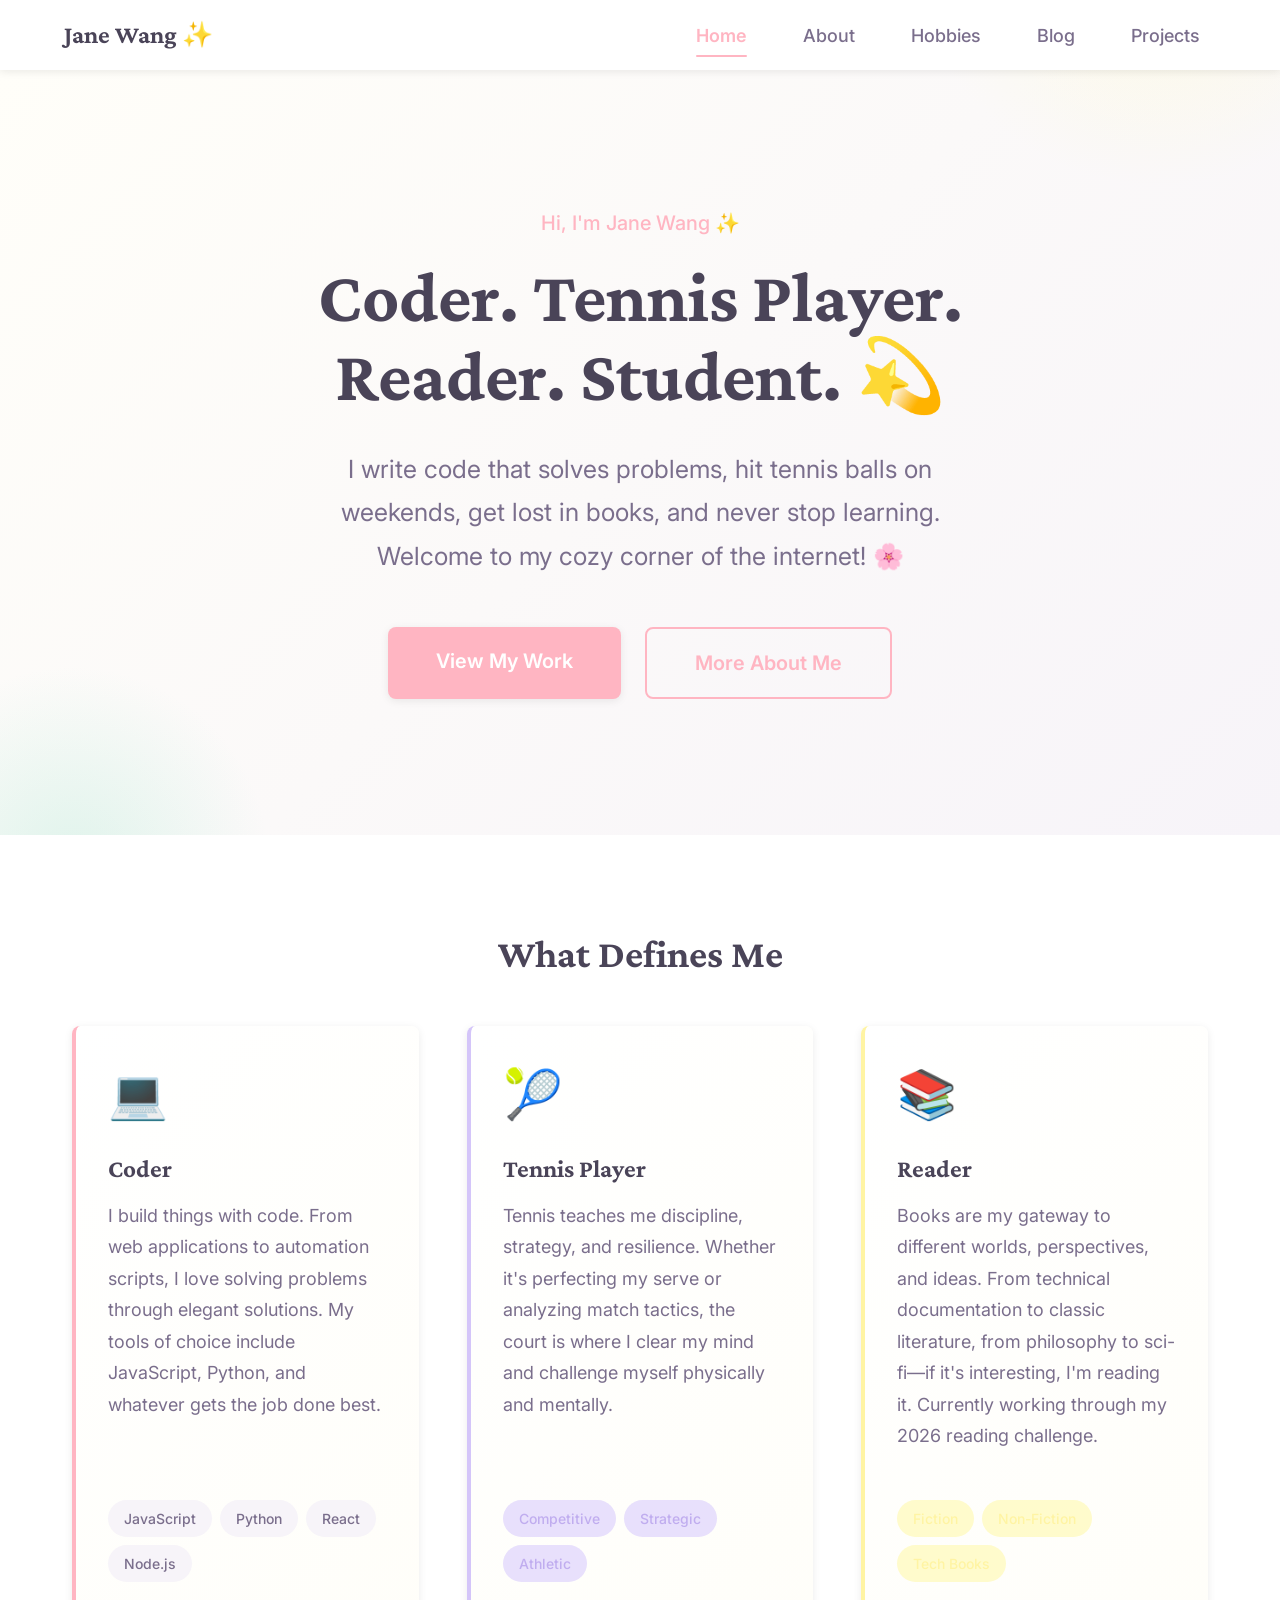
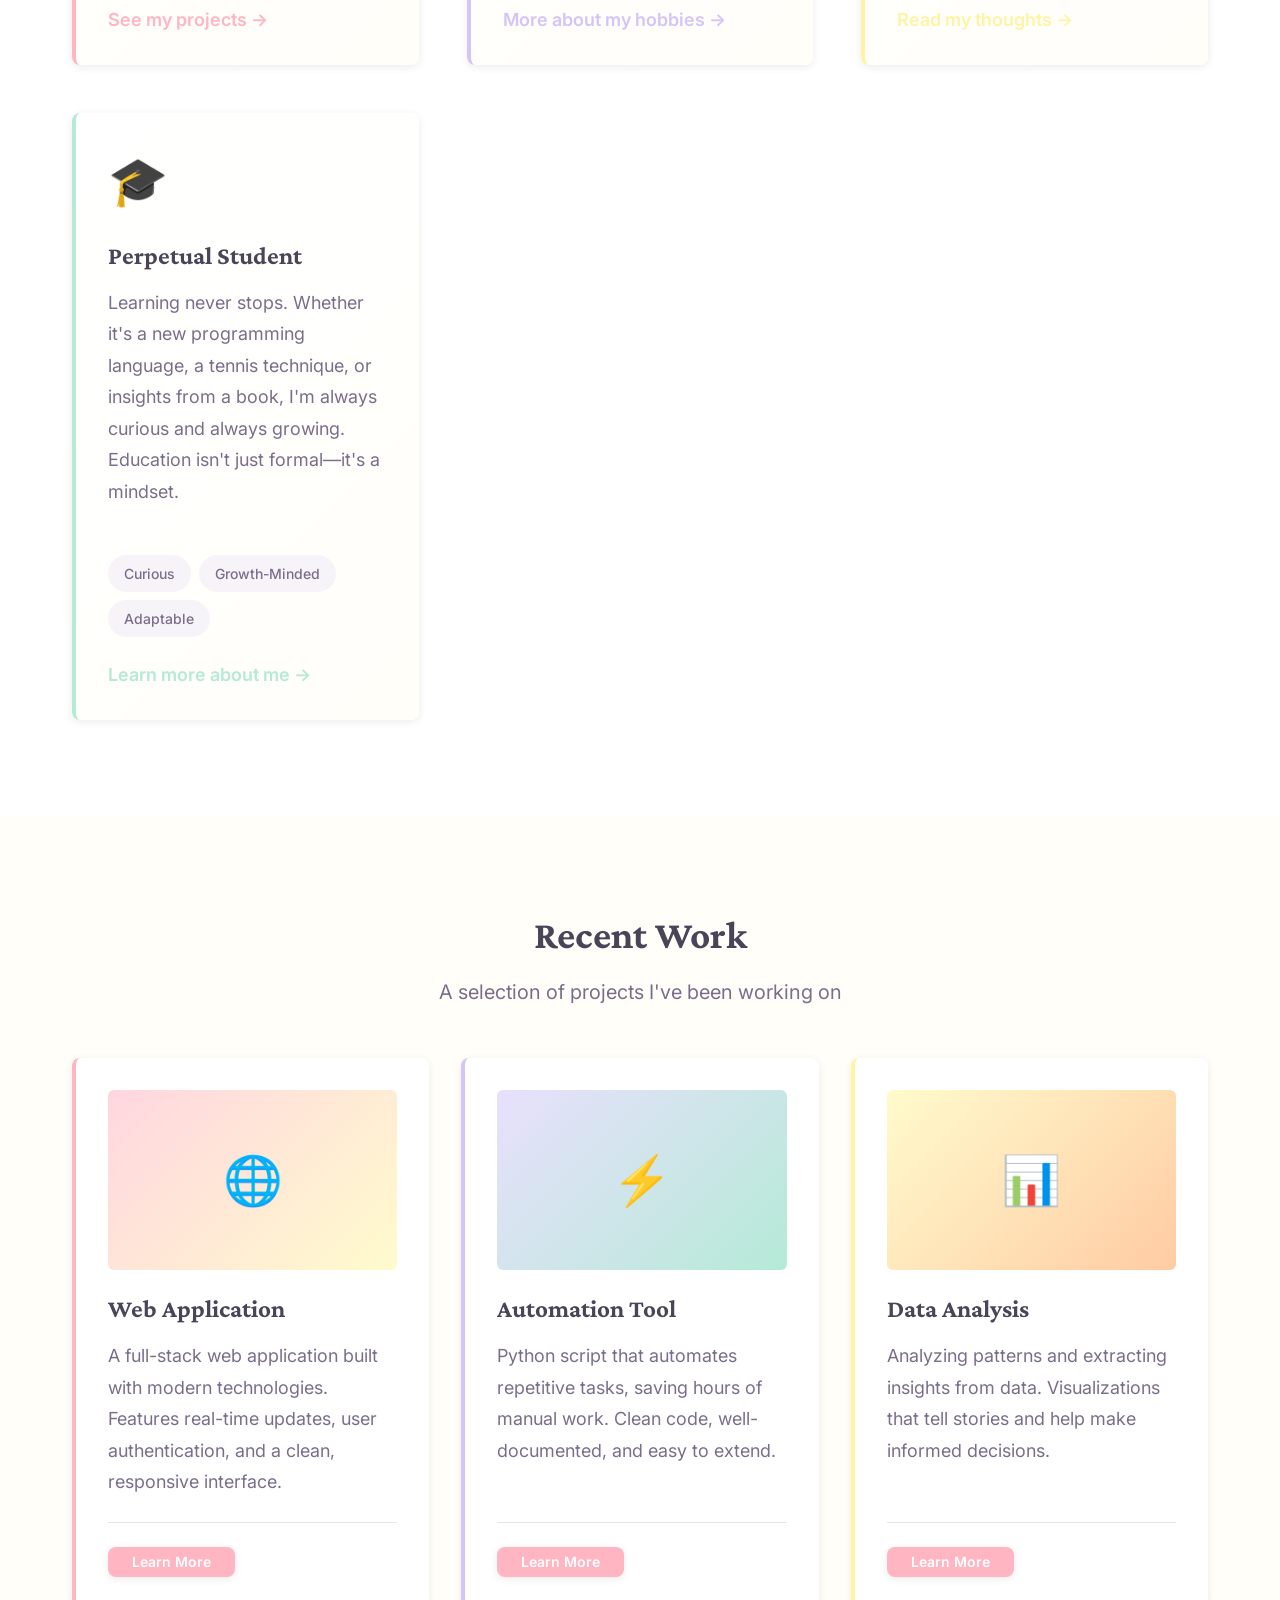
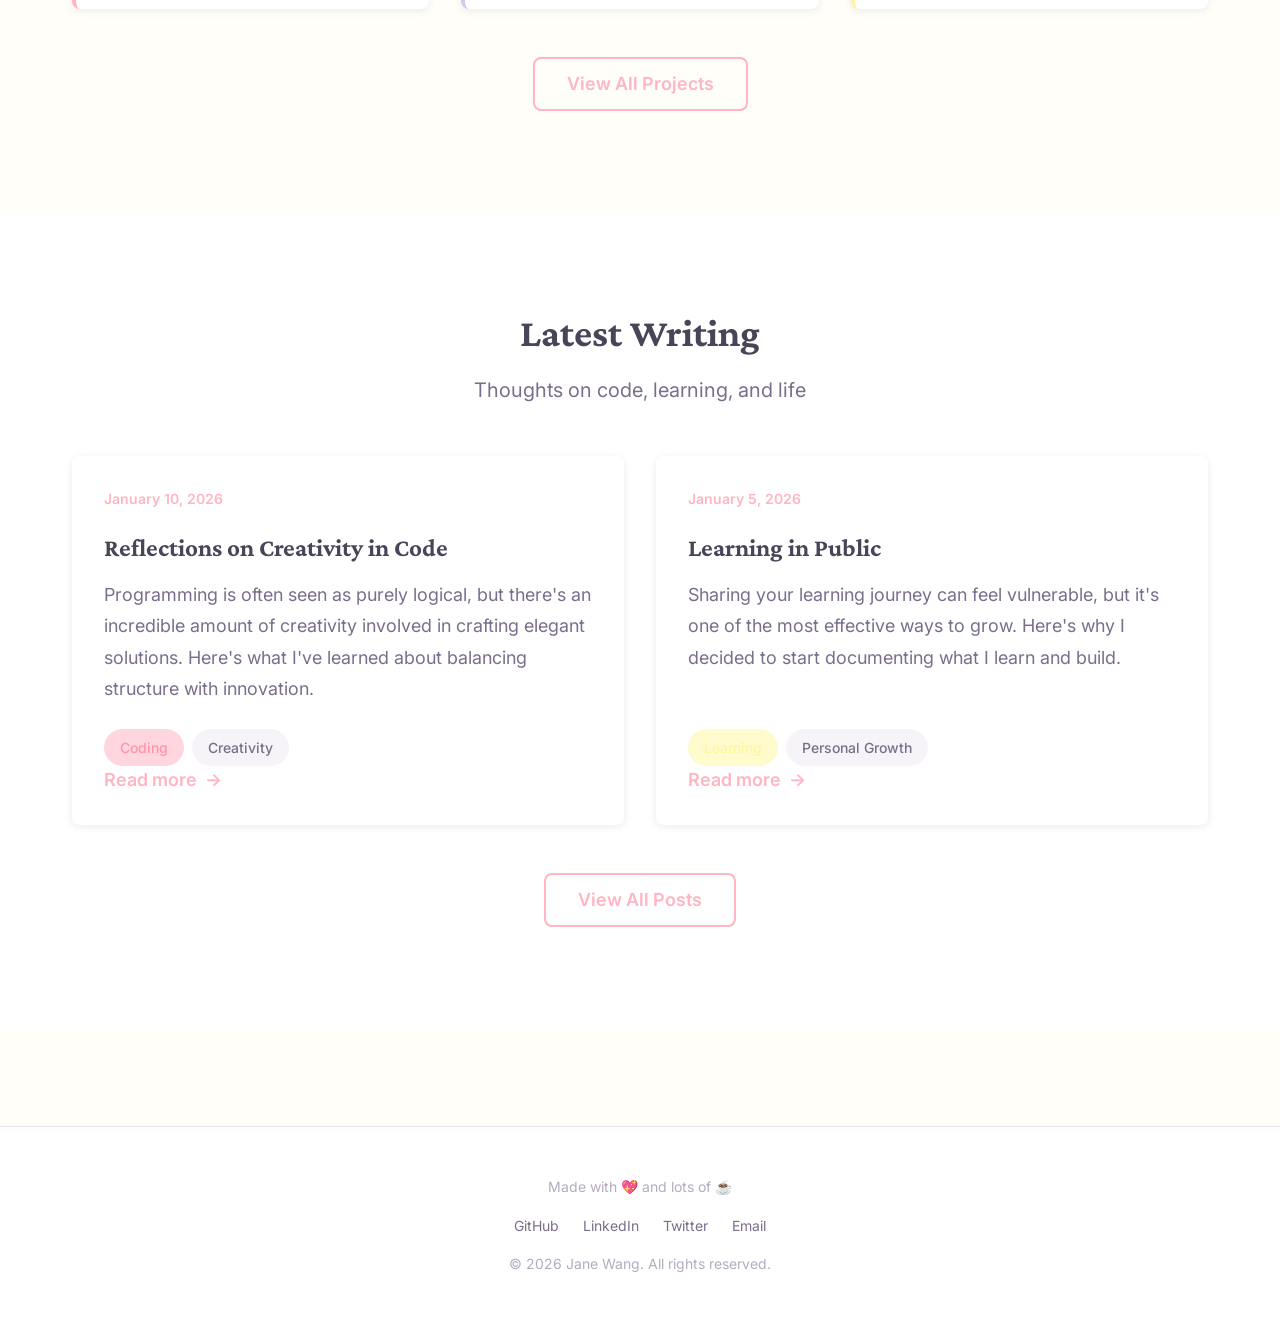
==== commit de924022: "Update to pastel color palette and personalize with Jane Wang Changes: - Updated color palette to so" ====
--- a/index.html
+++ b/index.html
@@ -4,7 +4,7 @@
   <meta charset="UTF-8">
   <meta name="viewport" content="width=device-width, initial-scale=1.0">
   <meta name="description" content="Coder, tennis player, reader, student — exploring the world through multiple lenses">
-  <title>Home | Your Name</title>
+  <title>Home | Jane Wang</title>
 
   <!-- CSS Files -->
   <link rel="stylesheet" href="css/main.css">
@@ -20,7 +20,7 @@
   <nav class="navbar">
     <div class="navbar__container">
       <!-- Logo/Brand -->
-      <a href="index.html" class="navbar__brand">YourName</a>
+      <a href="index.html" class="navbar__brand">Jane Wang ✨</a>
 
       <!-- Navigation Links -->
       <div class="navbar__nav">
@@ -44,14 +44,14 @@
     <section class="hero home-hero" style="min-height: 85vh; background: linear-gradient(135deg, var(--off-white) 0%, var(--light-gray) 100%);">
       <div class="hero__content" style="max-width: 900px;">
         <p style="font-size: var(--font-lg); color: var(--primary); font-weight: var(--font-medium); margin-bottom: var(--spacing-sm);">
-          Hi, I'm Your Name
+          Hi, I'm Jane Wang ✨
         </p>
         <h1 class="hero__title" style="font-size: clamp(2.5rem, 6vw, 4.5rem); margin-bottom: var(--spacing-lg); line-height: 1.1;">
-          Coder. Tennis Player.<br/>Reader. Student.
+          Coder. Tennis Player.<br/>Reader. Student. 💫
         </h1>
         <p class="hero__subtitle" style="font-size: var(--font-xl); max-width: 600px; margin: 0 auto var(--spacing-xl); color: var(--text-secondary);">
           I write code that solves problems, hit tennis balls on weekends, get lost in books,
-          and never stop learning. Welcome to my corner of the internet.
+          and never stop learning. Welcome to my cozy corner of the internet! 🌸
         </p>
         <div class="hero__cta" style="display: flex; gap: var(--spacing-md); justify-content: center; flex-wrap: wrap;">
           <a href="projects.html" class="btn btn--primary btn--lg">View My Work</a>
@@ -278,7 +278,7 @@
   <footer class="footer">
     <div class="footer__content">
       <p class="footer__text">
-        Built with intention, fueled by curiosity
+        Made with 💖 and lots of ☕
       </p>
       <div class="footer__links">
         <a href="#" class="footer__link">GitHub</a>
@@ -287,7 +287,7 @@
         <a href="#" class="footer__link">Email</a>
       </div>
       <p class="footer__text text-light mt-sm">
-        © 2026 YourName. All rights reserved.
+        © 2026 Jane Wang. All rights reserved.
       </p>
     </div>
   </footer>
--- a/css/main.css
+++ b/css/main.css
@@ -14,41 +14,41 @@
 
 :root {
   /*
-   * Color Palette - Warm & Professional
-   * Sophisticated, warm tones that balance friendly and professional
-   */
-
-  /* Primary Colors - Terracotta/Burnt Orange */
-  --primary: #C7704A;           /* Terracotta - main brand color */
-  --primary-light: #E09977;     /* Lighter terracotta - hover states */
-  --primary-dark: #A65A3A;      /* Darker terracotta - active states */
-
-  /* Secondary Colors - Deep Teal */
-  --secondary: #2D6A6A;         /* Teal - professional, calm */
-  --secondary-light: #4A8A8A;   /* Lighter teal */
-  --secondary-dark: #1F4D4D;    /* Darker teal */
+   * Color Palette - Pastel & Cute
+   * Light, playful pastel colors with a warm, friendly feel
+   */
+
+  /* Primary Colors - Soft Coral Pink */
+  --primary: #FFB5C2;           /* Soft coral pink - main brand color */
+  --primary-light: #FFD6E0;     /* Lighter pink - hover states */
+  --primary-dark: #FF94A8;      /* Darker pink - active states */
+
+  /* Secondary Colors - Soft Lavender */
+  --secondary: #D4C5F9;         /* Soft lavender - calm, dreamy */
+  --secondary-light: #E8E0FC;   /* Lighter lavender */
+  --secondary-dark: #C0ADEF;    /* Darker lavender */
 
   /* Accent Colors */
-  --accent: #D4A04A;            /* Warm gold/ochre - creative touch */
-  --accent-light: #E6BA6F;      /* Lighter gold */
-  --mint: #5A9E7A;              /* Muted sage green - fresh */
-  --peach: #E8B89A;             /* Soft peach - warm, inviting */
-
-  /* Neutral Colors - Warmer palette */
+  --accent: #FFF4A3;            /* Soft yellow - cheerful, sunny */
+  --accent-light: #FFFBCC;      /* Lighter yellow */
+  --mint: #B5EAD7;              /* Mint green - fresh, peaceful */
+  --peach: #FFCBA4;             /* Peachy orange - warm, cute */
+
+  /* Neutral Colors - Light and airy */
   --white: #FFFFFF;
-  --off-white: #FAF7F5;         /* Warm off-white with cream undertone */
-  --light-gray: #EDE8E3;        /* Warm light gray */
-  --gray: #D4CEC7;              /* Warm gray */
-  --dark-gray: #5A5550;         /* Warm dark gray */
-  --text-primary: #2B2825;      /* Warm near-black */
-  --text-secondary: #5A5550;    /* Warm medium gray */
-  --text-light: #8A847D;        /* Warm light gray */
+  --off-white: #FFFEF9;         /* Very light cream */
+  --light-gray: #F7F4F9;        /* Soft lavender-tinted white */
+  --gray: #E8E3ED;              /* Light lavender gray */
+  --dark-gray: #9B8FAA;         /* Soft purple-gray */
+  --text-primary: #4A4458;      /* Soft dark purple */
+  --text-secondary: #7A6E8C;    /* Medium purple-gray */
+  --text-light: #B5ABC0;        /* Light purple-gray */
 
   /* Semantic Colors */
-  --success: #5A9E7A;
-  --warning: #D4A04A;
-  --error: #C75C4A;
-  --info: #4A8A8A;
+  --success: #B5EAD7;
+  --warning: #FFCBA4;
+  --error: #FFB5C2;
+  --info: #D4C5F9;
 
   /*
    * Typography
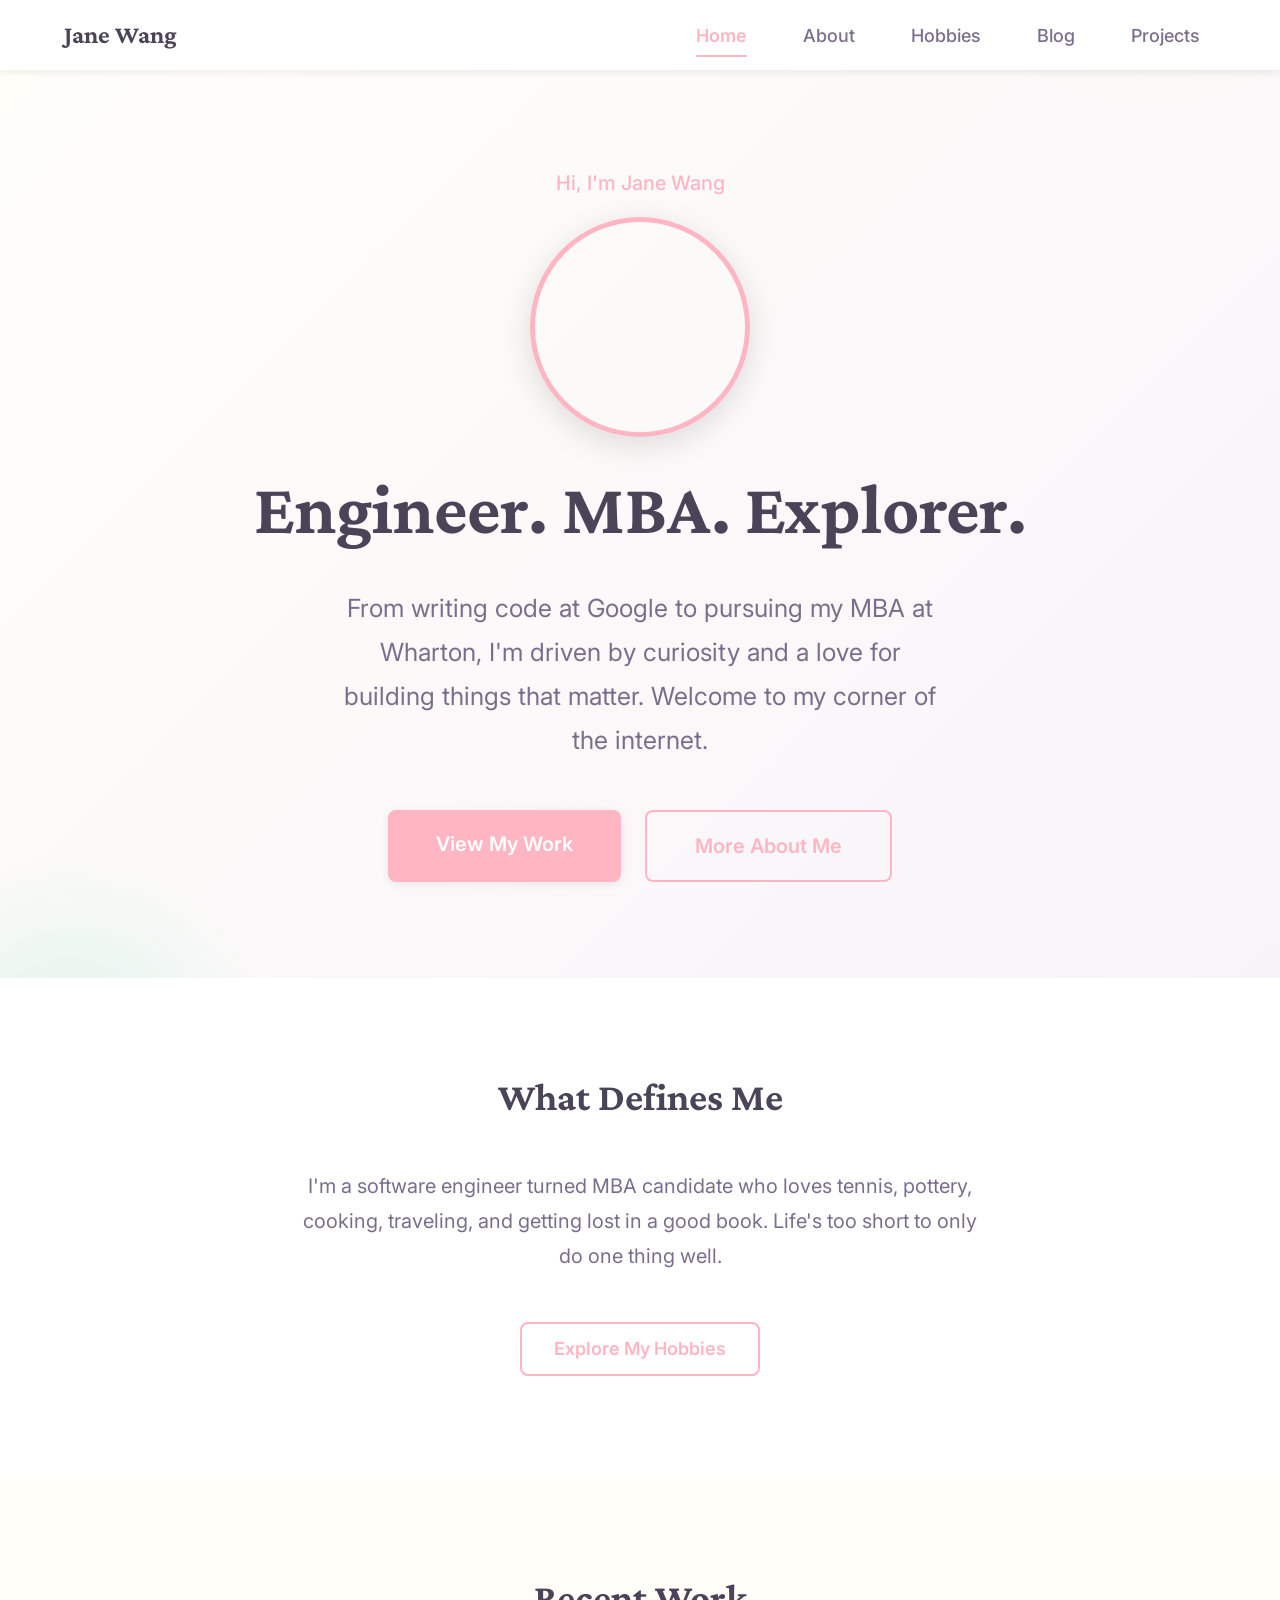
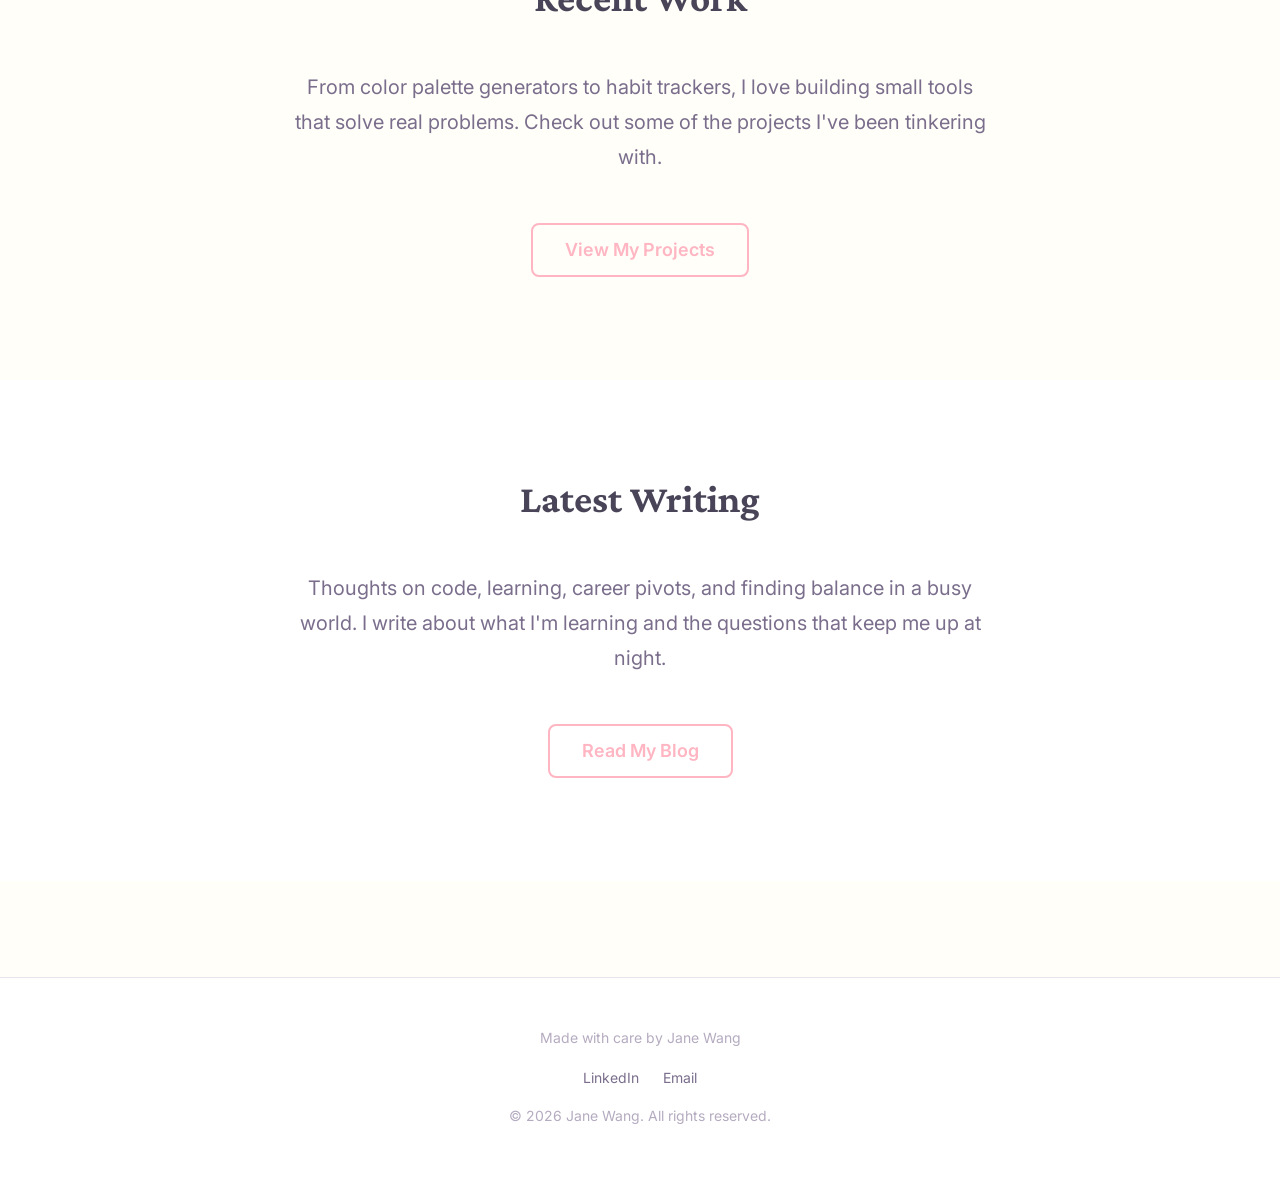
==== commit e6734372: "Populate website with personal content, carousel hero, and curated pages - Homepage: Add dynamic ide" ====
--- a/index.html
+++ b/index.html
@@ -3,7 +3,7 @@
 <head>
   <meta charset="UTF-8">
   <meta name="viewport" content="width=device-width, initial-scale=1.0">
-  <meta name="description" content="Coder, tennis player, reader, student — exploring the world through multiple lenses">
+  <meta name="description" content="Jane Wang — engineer, MBA candidate, and lifelong explorer. Welcome to my corner of the internet.">
   <title>Home | Jane Wang</title>
 
   <!-- CSS Files -->
@@ -19,10 +19,8 @@
   <!-- Navigation -->
   <nav class="navbar">
     <div class="navbar__container">
-      <!-- Logo/Brand -->
-      <a href="index.html" class="navbar__brand">Jane Wang ✨</a>
+      <a href="index.html" class="navbar__brand">Jane Wang</a>
 
-      <!-- Navigation Links -->
       <div class="navbar__nav">
         <a href="index.html" class="navbar__link">Home</a>
         <a href="about.html" class="navbar__link">About</a>
@@ -31,7 +29,6 @@
         <a href="projects.html" class="navbar__link">Projects</a>
       </div>
 
-      <!-- Mobile Menu Toggle -->
       <button class="navbar__toggle" aria-label="Toggle navigation" aria-expanded="false">
         ☰
       </button>
@@ -40,18 +37,38 @@
 
   <!-- Main Content -->
   <main>
-    <!-- Hero Section -->
+    <!-- Hero Section with Carousel -->
     <section class="hero home-hero" style="min-height: 85vh; background: linear-gradient(135deg, var(--off-white) 0%, var(--light-gray) 100%);">
       <div class="hero__content" style="max-width: 900px;">
         <p style="font-size: var(--font-lg); color: var(--primary); font-weight: var(--font-medium); margin-bottom: var(--spacing-sm);">
-          Hi, I'm Jane Wang ✨
+          Hi, I'm Jane Wang
         </p>
-        <h1 class="hero__title" style="font-size: clamp(2.5rem, 6vw, 4.5rem); margin-bottom: var(--spacing-lg); line-height: 1.1;">
-          Coder. Tennis Player.<br/>Reader. Student. 💫
-        </h1>
+
+        <!-- Carousel Container -->
+        <div class="carousel" aria-label="Identity carousel">
+          <div class="carousel__image-wrapper">
+            <img src="images/professional_jane.png" alt="Jane Wang - Professional" class="carousel__image carousel__image--active" />
+            <img src="images/coding_jane.png" alt="Jane Wang - Coding" class="carousel__image" />
+            <img src="images/tennis_jane.png" alt="Jane Wang - Playing Tennis" class="carousel__image" />
+            <img src="images/cooking_jane.png" alt="Jane Wang - Cooking" class="carousel__image" />
+            <img src="images/pottery_jane.png" alt="Jane Wang - Pottery" class="carousel__image" />
+            <img src="images/travel_jane.png" alt="Jane Wang - Traveling" class="carousel__image" />
+            <img src="images/paragliding_jane.png" alt="Jane Wang - Paragliding" class="carousel__image" />
+          </div>
+
+          <h1 class="hero__title carousel__title" style="font-size: clamp(2.5rem, 6vw, 4.5rem); margin-bottom: var(--spacing-lg); line-height: 1.1;">
+            <span class="carousel__text carousel__text--active">Engineer. MBA. Explorer.</span>
+            <span class="carousel__text">Building things with code.</span>
+            <span class="carousel__text">Chasing every ball on the court.</span>
+            <span class="carousel__text">Experimenting in the kitchen.</span>
+            <span class="carousel__text">Getting my hands dirty with clay.</span>
+            <span class="carousel__text">Discovering the world, one trip at a time.</span>
+            <span class="carousel__text">Always chasing the next adventure.</span>
+          </h1>
+        </div>
+
         <p class="hero__subtitle" style="font-size: var(--font-xl); max-width: 600px; margin: 0 auto var(--spacing-xl); color: var(--text-secondary);">
-          I write code that solves problems, hit tennis balls on weekends, get lost in books,
-          and never stop learning. Welcome to my cozy corner of the internet! 🌸
+          From writing code at Google to pursuing my MBA at Wharton, I'm driven by curiosity and a love for building things that matter. Welcome to my corner of the internet.
         </p>
         <div class="hero__cta" style="display: flex; gap: var(--spacing-md); justify-content: center; flex-wrap: wrap;">
           <a href="projects.html" class="btn btn--primary btn--lg">View My Work</a>
@@ -60,214 +77,41 @@
       </div>
     </section>
 
-    <!-- Identity Grid Section -->
+    <!-- What Defines Me — Brief Summary -->
     <section class="section" style="background-color: var(--white);">
       <div class="container">
         <h2 class="text-center mb-xl" style="font-size: var(--font-3xl);">What Defines Me</h2>
-
-        <div class="grid grid--2" style="gap: var(--spacing-xl);">
-
-          <!-- Coder Card -->
-          <div class="card" style="border-left: 4px solid var(--primary); background: linear-gradient(135deg, var(--white) 0%, var(--off-white) 100%);">
-            <div style="font-size: 3rem; margin-bottom: var(--spacing-md);">💻</div>
-            <h3 class="card__title">Coder</h3>
-            <p class="card__description">
-              I build things with code. From web applications to automation scripts, I love solving
-              problems through elegant solutions. My tools of choice include JavaScript, Python, and
-              whatever gets the job done best.
-            </p>
-            <div style="display: flex; gap: var(--spacing-xs); flex-wrap: wrap; margin-top: var(--spacing-md);">
-              <span class="tag">JavaScript</span>
-              <span class="tag">Python</span>
-              <span class="tag">React</span>
-              <span class="tag">Node.js</span>
-            </div>
-            <div class="mt-md">
-              <a href="projects.html" style="color: var(--primary); font-weight: var(--font-semibold);">
-                See my projects →
-              </a>
-            </div>
-          </div>
-
-          <!-- Tennis Player Card -->
-          <div class="card" style="border-left: 4px solid var(--secondary); background: linear-gradient(135deg, var(--white) 0%, var(--off-white) 100%);">
-            <div style="font-size: 3rem; margin-bottom: var(--spacing-md);">🎾</div>
-            <h3 class="card__title">Tennis Player</h3>
-            <p class="card__description">
-              Tennis teaches me discipline, strategy, and resilience. Whether it's perfecting my serve
-              or analyzing match tactics, the court is where I clear my mind and challenge myself
-              physically and mentally.
-            </p>
-            <div style="display: flex; gap: var(--spacing-xs); flex-wrap: wrap; margin-top: var(--spacing-md);">
-              <span class="tag tag--secondary">Competitive</span>
-              <span class="tag tag--secondary">Strategic</span>
-              <span class="tag tag--secondary">Athletic</span>
-            </div>
-            <div class="mt-md">
-              <a href="hobbies.html" style="color: var(--secondary); font-weight: var(--font-semibold);">
-                More about my hobbies →
-              </a>
-            </div>
-          </div>
-
-          <!-- Reader Card -->
-          <div class="card" style="border-left: 4px solid var(--accent); background: linear-gradient(135deg, var(--white) 0%, var(--off-white) 100%);">
-            <div style="font-size: 3rem; margin-bottom: var(--spacing-md);">📚</div>
-            <h3 class="card__title">Reader</h3>
-            <p class="card__description">
-              Books are my gateway to different worlds, perspectives, and ideas. From technical
-              documentation to classic literature, from philosophy to sci-fi—if it's interesting,
-              I'm reading it. Currently working through my 2026 reading challenge.
-            </p>
-            <div style="display: flex; gap: var(--spacing-xs); flex-wrap: wrap; margin-top: var(--spacing-md);">
-              <span class="tag tag--accent">Fiction</span>
-              <span class="tag tag--accent">Non-Fiction</span>
-              <span class="tag tag--accent">Tech Books</span>
-            </div>
-            <div class="mt-md">
-              <a href="blog.html" style="color: var(--accent); font-weight: var(--font-semibold);">
-                Read my thoughts →
-              </a>
-            </div>
-          </div>
-
-          <!-- Student Card -->
-          <div class="card" style="border-left: 4px solid var(--mint); background: linear-gradient(135deg, var(--white) 0%, var(--off-white) 100%);">
-            <div style="font-size: 3rem; margin-bottom: var(--spacing-md);">🎓</div>
-            <h3 class="card__title">Perpetual Student</h3>
-            <p class="card__description">
-              Learning never stops. Whether it's a new programming language, a tennis technique,
-              or insights from a book, I'm always curious and always growing. Education isn't just
-              formal—it's a mindset.
-            </p>
-            <div style="display: flex; gap: var(--spacing-xs); flex-wrap: wrap; margin-top: var(--spacing-md);">
-              <span class="tag">Curious</span>
-              <span class="tag">Growth-Minded</span>
-              <span class="tag">Adaptable</span>
-            </div>
-            <div class="mt-md">
-              <a href="about.html" style="color: var(--mint); font-weight: var(--font-semibold);">
-                Learn more about me →
-              </a>
-            </div>
-          </div>
-
+        <p class="text-center" style="max-width: 700px; margin: 0 auto var(--spacing-xl); font-size: var(--font-lg); color: var(--text-secondary); line-height: var(--line-height-relaxed);">
+          I'm a software engineer turned MBA candidate who loves tennis, pottery, cooking, traveling, and getting lost in a good book. Life's too short to only do one thing well.
+        </p>
+        <div class="text-center">
+          <a href="hobbies.html" class="btn btn--outline">Explore My Hobbies</a>
         </div>
       </div>
     </section>
 
-    <!-- Recent Work Section -->
+    <!-- Recent Work — Brief Summary -->
     <section class="section" style="background-color: var(--off-white);">
       <div class="container">
-        <div style="text-align: center; margin-bottom: var(--spacing-xl);">
-          <h2 style="font-size: var(--font-3xl); margin-bottom: var(--spacing-sm);">Recent Work</h2>
-          <p style="font-size: var(--font-lg); color: var(--text-secondary);">
-            A selection of projects I've been working on
-          </p>
-        </div>
-
-        <div class="grid grid--3">
-          <!-- Project 1 -->
-          <div class="card project-card">
-            <div style="background: linear-gradient(135deg, var(--primary-light), var(--accent-light)); height: 180px; border-radius: var(--radius-md); display: flex; align-items: center; justify-content: center; font-size: 3rem; margin-bottom: var(--spacing-md);">
-              🌐
-            </div>
-            <h3 class="card__title">Web Application</h3>
-            <p class="card__description">
-              A full-stack web application built with modern technologies. Features real-time updates,
-              user authentication, and a clean, responsive interface.
-            </p>
-            <div class="card__footer">
-              <a href="projects.html" class="btn btn--sm btn--primary">Learn More</a>
-            </div>
-          </div>
-
-          <!-- Project 2 -->
-          <div class="card project-card">
-            <div style="background: linear-gradient(135deg, var(--secondary-light), var(--mint)); height: 180px; border-radius: var(--radius-md); display: flex; align-items: center; justify-content: center; font-size: 3rem; margin-bottom: var(--spacing-md);">
-              ⚡
-            </div>
-            <h3 class="card__title">Automation Tool</h3>
-            <p class="card__description">
-              Python script that automates repetitive tasks, saving hours of manual work. Clean code,
-              well-documented, and easy to extend.
-            </p>
-            <div class="card__footer">
-              <a href="projects.html" class="btn btn--sm btn--primary">Learn More</a>
-            </div>
-          </div>
-
-          <!-- Project 3 -->
-          <div class="card project-card">
-            <div style="background: linear-gradient(135deg, var(--accent-light), var(--peach)); height: 180px; border-radius: var(--radius-md); display: flex; align-items: center; justify-content: center; font-size: 3rem; margin-bottom: var(--spacing-md);">
-              📊
-            </div>
-            <h3 class="card__title">Data Analysis</h3>
-            <p class="card__description">
-              Analyzing patterns and extracting insights from data. Visualizations that tell stories
-              and help make informed decisions.
-            </p>
-            <div class="card__footer">
-              <a href="projects.html" class="btn btn--sm btn--primary">Learn More</a>
-            </div>
-          </div>
-        </div>
-
-        <div class="text-center mt-xl">
-          <a href="projects.html" class="btn btn--outline">View All Projects</a>
+        <h2 class="text-center mb-xl" style="font-size: var(--font-3xl);">Recent Work</h2>
+        <p class="text-center" style="max-width: 700px; margin: 0 auto var(--spacing-xl); font-size: var(--font-lg); color: var(--text-secondary); line-height: var(--line-height-relaxed);">
+          From color palette generators to habit trackers, I love building small tools that solve real problems. Check out some of the projects I've been tinkering with.
+        </p>
+        <div class="text-center">
+          <a href="projects.html" class="btn btn--outline">View My Projects</a>
         </div>
       </div>
     </section>
 
-    <!-- Recent Writing Section -->
+    <!-- Latest Writing — Brief Summary -->
     <section class="section" style="background-color: var(--white);">
       <div class="container">
-        <div style="text-align: center; margin-bottom: var(--spacing-xl);">
-          <h2 style="font-size: var(--font-3xl); margin-bottom: var(--spacing-sm);">Latest Writing</h2>
-          <p style="font-size: var(--font-lg); color: var(--text-secondary);">
-            Thoughts on code, learning, and life
-          </p>
-        </div>
-
-        <div class="grid grid--2">
-          <!-- Blog Post 1 -->
-          <div class="card blog-card">
-            <div class="card__meta">
-              <span class="blog-card__date">January 10, 2026</span>
-            </div>
-            <h3 class="card__title">Reflections on Creativity in Code</h3>
-            <p class="card__description">
-              Programming is often seen as purely logical, but there's an incredible amount of creativity
-              involved in crafting elegant solutions. Here's what I've learned about balancing structure
-              with innovation.
-            </p>
-            <div class="blog-card__tags">
-              <span class="tag tag--primary">Coding</span>
-              <span class="tag">Creativity</span>
-            </div>
-            <a href="blog.html" class="blog-card__read-more">Read more</a>
-          </div>
-
-          <!-- Blog Post 2 -->
-          <div class="card blog-card">
-            <div class="card__meta">
-              <span class="blog-card__date">January 5, 2026</span>
-            </div>
-            <h3 class="card__title">Learning in Public</h3>
-            <p class="card__description">
-              Sharing your learning journey can feel vulnerable, but it's one of the most effective ways
-              to grow. Here's why I decided to start documenting what I learn and build.
-            </p>
-            <div class="blog-card__tags">
-              <span class="tag tag--accent">Learning</span>
-              <span class="tag">Personal Growth</span>
-            </div>
-            <a href="blog.html" class="blog-card__read-more">Read more</a>
-          </div>
-        </div>
-
-        <div class="text-center mt-xl">
-          <a href="blog.html" class="btn btn--outline">View All Posts</a>
+        <h2 class="text-center mb-xl" style="font-size: var(--font-3xl);">Latest Writing</h2>
+        <p class="text-center" style="max-width: 700px; margin: 0 auto var(--spacing-xl); font-size: var(--font-lg); color: var(--text-secondary); line-height: var(--line-height-relaxed);">
+          Thoughts on code, learning, career pivots, and finding balance in a busy world. I write about what I'm learning and the questions that keep me up at night.
+        </p>
+        <div class="text-center">
+          <a href="blog.html" class="btn btn--outline">Read My Blog</a>
         </div>
       </div>
     </section>
@@ -278,16 +122,14 @@
   <footer class="footer">
     <div class="footer__content">
       <p class="footer__text">
-        Made with 💖 and lots of ☕
+        Made with care by Jane Wang
       </p>
       <div class="footer__links">
-        <a href="#" class="footer__link">GitHub</a>
-        <a href="#" class="footer__link">LinkedIn</a>
-        <a href="#" class="footer__link">Twitter</a>
-        <a href="#" class="footer__link">Email</a>
+        <a href="https://linkedin.com/in/janelianwang/" class="footer__link">LinkedIn</a>
+        <a href="mailto:jane2027@wharton.upenn.edu" class="footer__link">Email</a>
       </div>
       <p class="footer__text text-light mt-sm">
-        © 2026 Jane Wang. All rights reserved.
+        &copy; 2026 Jane Wang. All rights reserved.
       </p>
     </div>
   </footer>
@@ -295,6 +137,7 @@
   <!-- JavaScript Files -->
   <script src="js/main.js"></script>
   <script src="js/components.js"></script>
+  <script src="js/carousel.js"></script>
 
 </body>
 </html>
--- a/css/pages.css
+++ b/css/pages.css
@@ -34,6 +34,64 @@
   text-align: center;
   margin-bottom: var(--spacing-xl);
   color: var(--text-primary);
+}
+
+/**
+ * Hero Carousel
+ */
+.carousel {
+  margin-bottom: var(--spacing-lg);
+}
+
+.carousel__image-wrapper {
+  position: relative;
+  width: 220px;
+  height: 220px;
+  margin: 0 auto var(--spacing-lg);
+  border-radius: 50%;
+  overflow: hidden;
+  border: 5px solid var(--primary);
+  box-shadow: var(--shadow-lg);
+}
+
+.carousel__image {
+  position: absolute;
+  top: 0;
+  left: 0;
+  width: 100%;
+  height: 100%;
+  object-fit: cover;
+  opacity: 0;
+  transition: opacity 0.8s ease-in-out;
+}
+
+.carousel__image--active {
+  opacity: 1;
+}
+
+.carousel__title {
+  position: relative;
+  min-height: 1.2em;
+}
+
+.carousel__text {
+  position: absolute;
+  left: 0;
+  right: 0;
+  opacity: 0;
+  transition: opacity 0.8s ease-in-out;
+}
+
+.carousel__text--active {
+  position: relative;
+  opacity: 1;
+}
+
+@media (max-width: 767px) {
+  .carousel__image-wrapper {
+    width: 170px;
+    height: 170px;
+  }
 }
 
 
@@ -400,6 +458,65 @@
 
 
 /* ==================
+   Timeline (About Page)
+   ================== */
+
+.timeline {
+  position: relative;
+  padding-left: var(--spacing-xl);
+}
+
+.timeline::before {
+  content: '';
+  position: absolute;
+  left: 8px;
+  top: 0;
+  bottom: 0;
+  width: 3px;
+  background: linear-gradient(to bottom, var(--mint), var(--primary), var(--secondary), var(--accent), var(--peach));
+  border-radius: var(--radius-full);
+}
+
+.timeline__item {
+  position: relative;
+  margin-bottom: var(--spacing-xl);
+}
+
+.timeline__item:last-child {
+  margin-bottom: 0;
+}
+
+.timeline__marker {
+  position: absolute;
+  left: calc(-1 * var(--spacing-xl) + 2px);
+  top: 4px;
+  width: 16px;
+  height: 16px;
+  border-radius: 50%;
+  border: 3px solid var(--white);
+  box-shadow: var(--shadow-sm);
+}
+
+.timeline__content {
+  background: var(--light-gray);
+  padding: var(--spacing-lg);
+  border-radius: var(--radius-lg);
+}
+
+.timeline__year {
+  font-size: var(--font-md);
+  color: var(--primary);
+  font-weight: var(--font-semibold);
+  margin-bottom: var(--spacing-sm);
+}
+
+.timeline__content p {
+  color: var(--text-secondary);
+  line-height: var(--line-height-relaxed);
+}
+
+
+/* ==================
    Responsive Adjustments
    ================== */
 
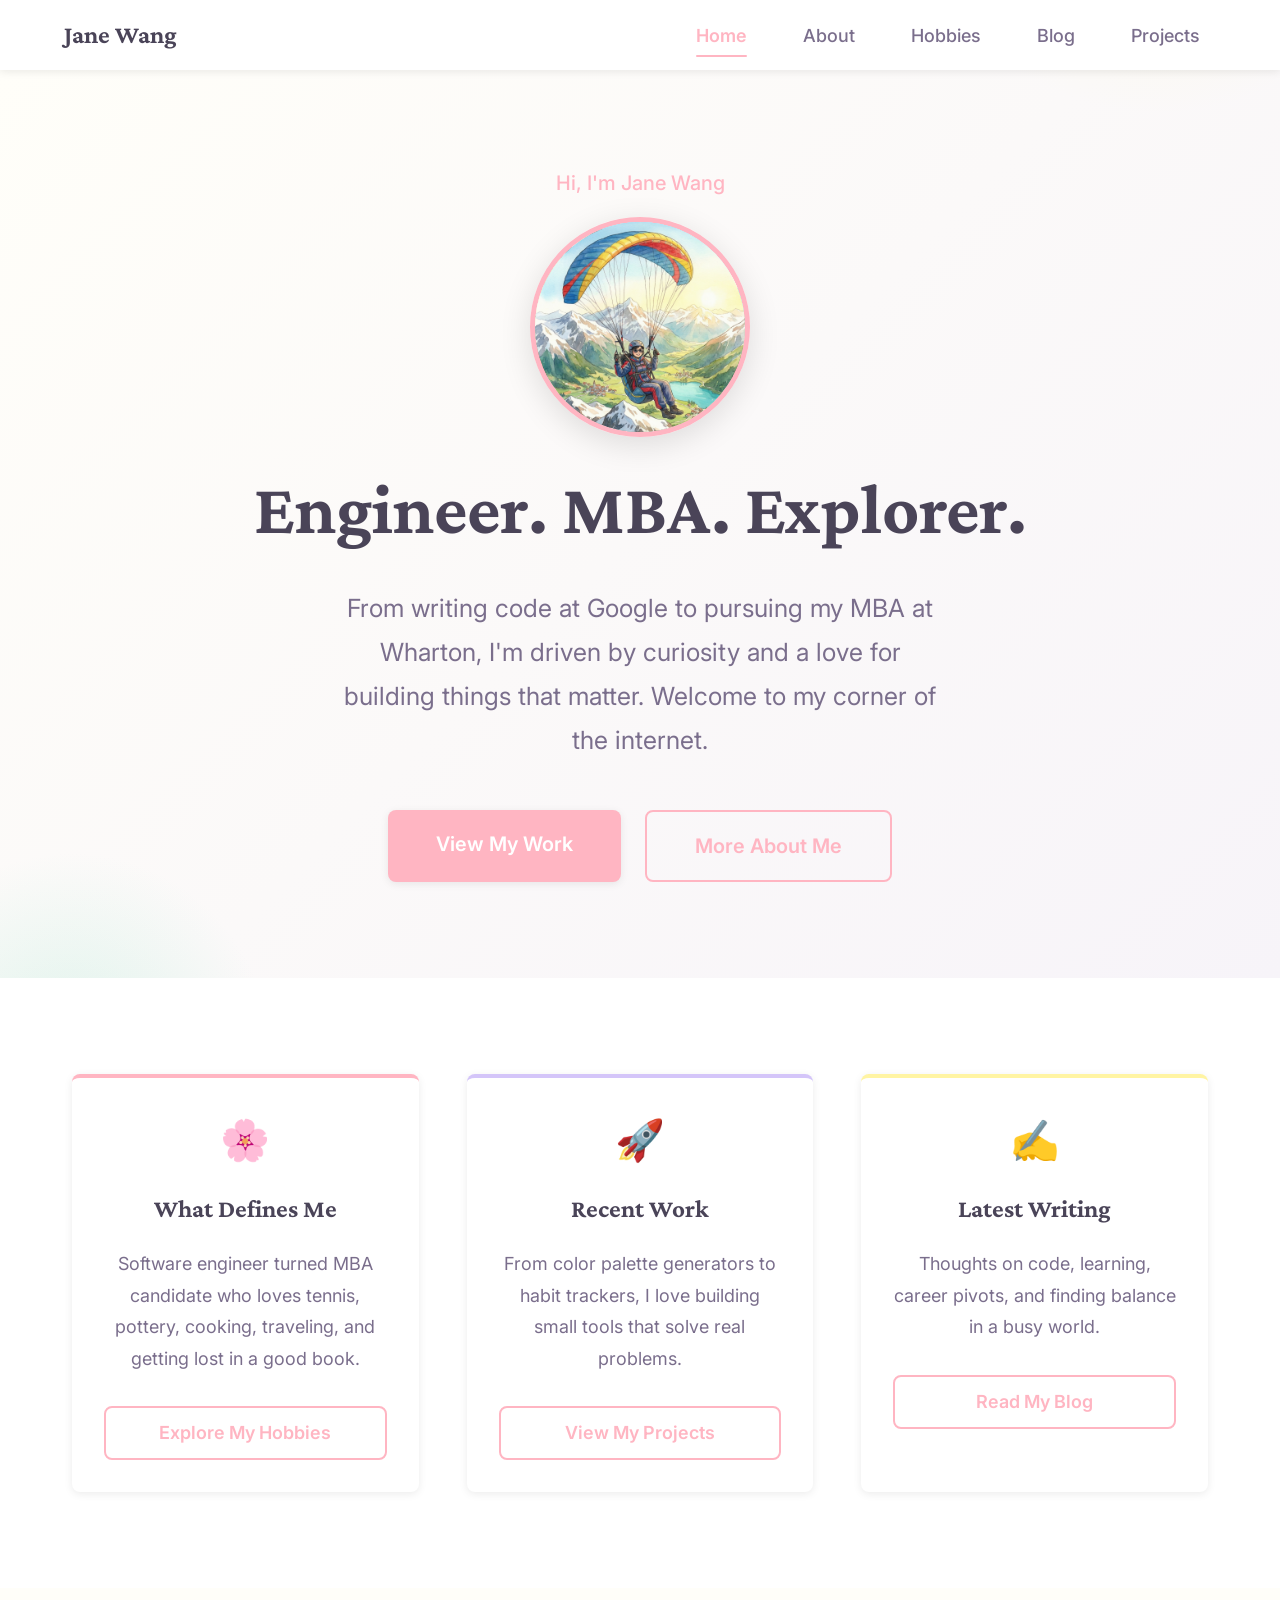
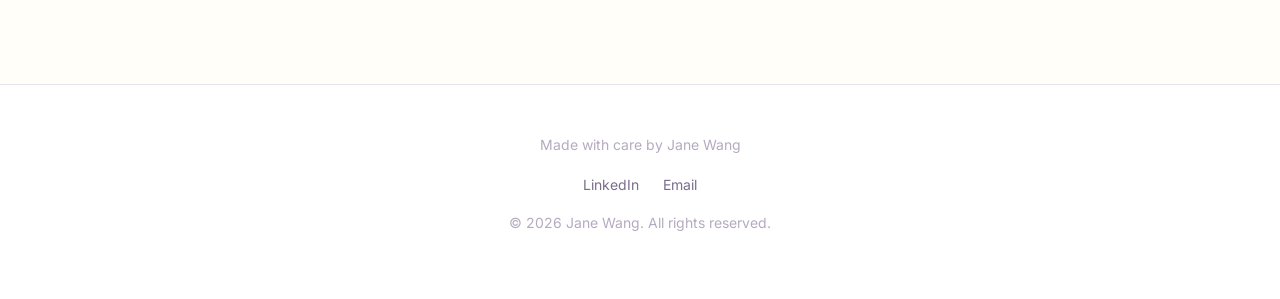
==== commit 356e1907: "Fix homepage layout to 3-column grid and fix profile image display - Combine the 3 summary sections " ====
--- a/index.html
+++ b/index.html
@@ -77,41 +77,41 @@
       </div>
     </section>
 
-    <!-- What Defines Me — Brief Summary -->
+    <!-- Summary Cards — 3 columns -->
     <section class="section" style="background-color: var(--white);">
       <div class="container">
-        <h2 class="text-center mb-xl" style="font-size: var(--font-3xl);">What Defines Me</h2>
-        <p class="text-center" style="max-width: 700px; margin: 0 auto var(--spacing-xl); font-size: var(--font-lg); color: var(--text-secondary); line-height: var(--line-height-relaxed);">
-          I'm a software engineer turned MBA candidate who loves tennis, pottery, cooking, traveling, and getting lost in a good book. Life's too short to only do one thing well.
-        </p>
-        <div class="text-center">
-          <a href="hobbies.html" class="btn btn--outline">Explore My Hobbies</a>
-        </div>
-      </div>
-    </section>
+        <div class="grid grid--3" style="gap: var(--spacing-xl);">
 
-    <!-- Recent Work — Brief Summary -->
-    <section class="section" style="background-color: var(--off-white);">
-      <div class="container">
-        <h2 class="text-center mb-xl" style="font-size: var(--font-3xl);">Recent Work</h2>
-        <p class="text-center" style="max-width: 700px; margin: 0 auto var(--spacing-xl); font-size: var(--font-lg); color: var(--text-secondary); line-height: var(--line-height-relaxed);">
-          From color palette generators to habit trackers, I love building small tools that solve real problems. Check out some of the projects I've been tinkering with.
-        </p>
-        <div class="text-center">
-          <a href="projects.html" class="btn btn--outline">View My Projects</a>
-        </div>
-      </div>
-    </section>
+          <!-- What Defines Me -->
+          <div class="card" style="text-align: center; border-top: 4px solid var(--primary);">
+            <div style="font-size: 2.5rem; margin-bottom: var(--spacing-md);">🌸</div>
+            <h2 style="font-size: var(--font-xl); margin-bottom: var(--spacing-md);">What Defines Me</h2>
+            <p style="color: var(--text-secondary); line-height: var(--line-height-relaxed); margin-bottom: var(--spacing-lg);">
+              Software engineer turned MBA candidate who loves tennis, pottery, cooking, traveling, and getting lost in a good book.
+            </p>
+            <a href="hobbies.html" class="btn btn--outline">Explore My Hobbies</a>
+          </div>
 
-    <!-- Latest Writing — Brief Summary -->
-    <section class="section" style="background-color: var(--white);">
-      <div class="container">
-        <h2 class="text-center mb-xl" style="font-size: var(--font-3xl);">Latest Writing</h2>
-        <p class="text-center" style="max-width: 700px; margin: 0 auto var(--spacing-xl); font-size: var(--font-lg); color: var(--text-secondary); line-height: var(--line-height-relaxed);">
-          Thoughts on code, learning, career pivots, and finding balance in a busy world. I write about what I'm learning and the questions that keep me up at night.
-        </p>
-        <div class="text-center">
-          <a href="blog.html" class="btn btn--outline">Read My Blog</a>
+          <!-- Recent Work -->
+          <div class="card" style="text-align: center; border-top: 4px solid var(--secondary);">
+            <div style="font-size: 2.5rem; margin-bottom: var(--spacing-md);">🚀</div>
+            <h2 style="font-size: var(--font-xl); margin-bottom: var(--spacing-md);">Recent Work</h2>
+            <p style="color: var(--text-secondary); line-height: var(--line-height-relaxed); margin-bottom: var(--spacing-lg);">
+              From color palette generators to habit trackers, I love building small tools that solve real problems.
+            </p>
+            <a href="projects.html" class="btn btn--outline">View My Projects</a>
+          </div>
+
+          <!-- Latest Writing -->
+          <div class="card" style="text-align: center; border-top: 4px solid var(--accent);">
+            <div style="font-size: 2.5rem; margin-bottom: var(--spacing-md);">✍️</div>
+            <h2 style="font-size: var(--font-xl); margin-bottom: var(--spacing-md);">Latest Writing</h2>
+            <p style="color: var(--text-secondary); line-height: var(--line-height-relaxed); margin-bottom: var(--spacing-lg);">
+              Thoughts on code, learning, career pivots, and finding balance in a busy world.
+            </p>
+            <a href="blog.html" class="btn btn--outline">Read My Blog</a>
+          </div>
+
         </div>
       </div>
     </section>
--- a/css/pages.css
+++ b/css/pages.css
@@ -122,6 +122,7 @@
 }
 
 .about-profile__image {
+  display: block;
   width: 250px;
   height: 250px;
   border-radius: 50%;
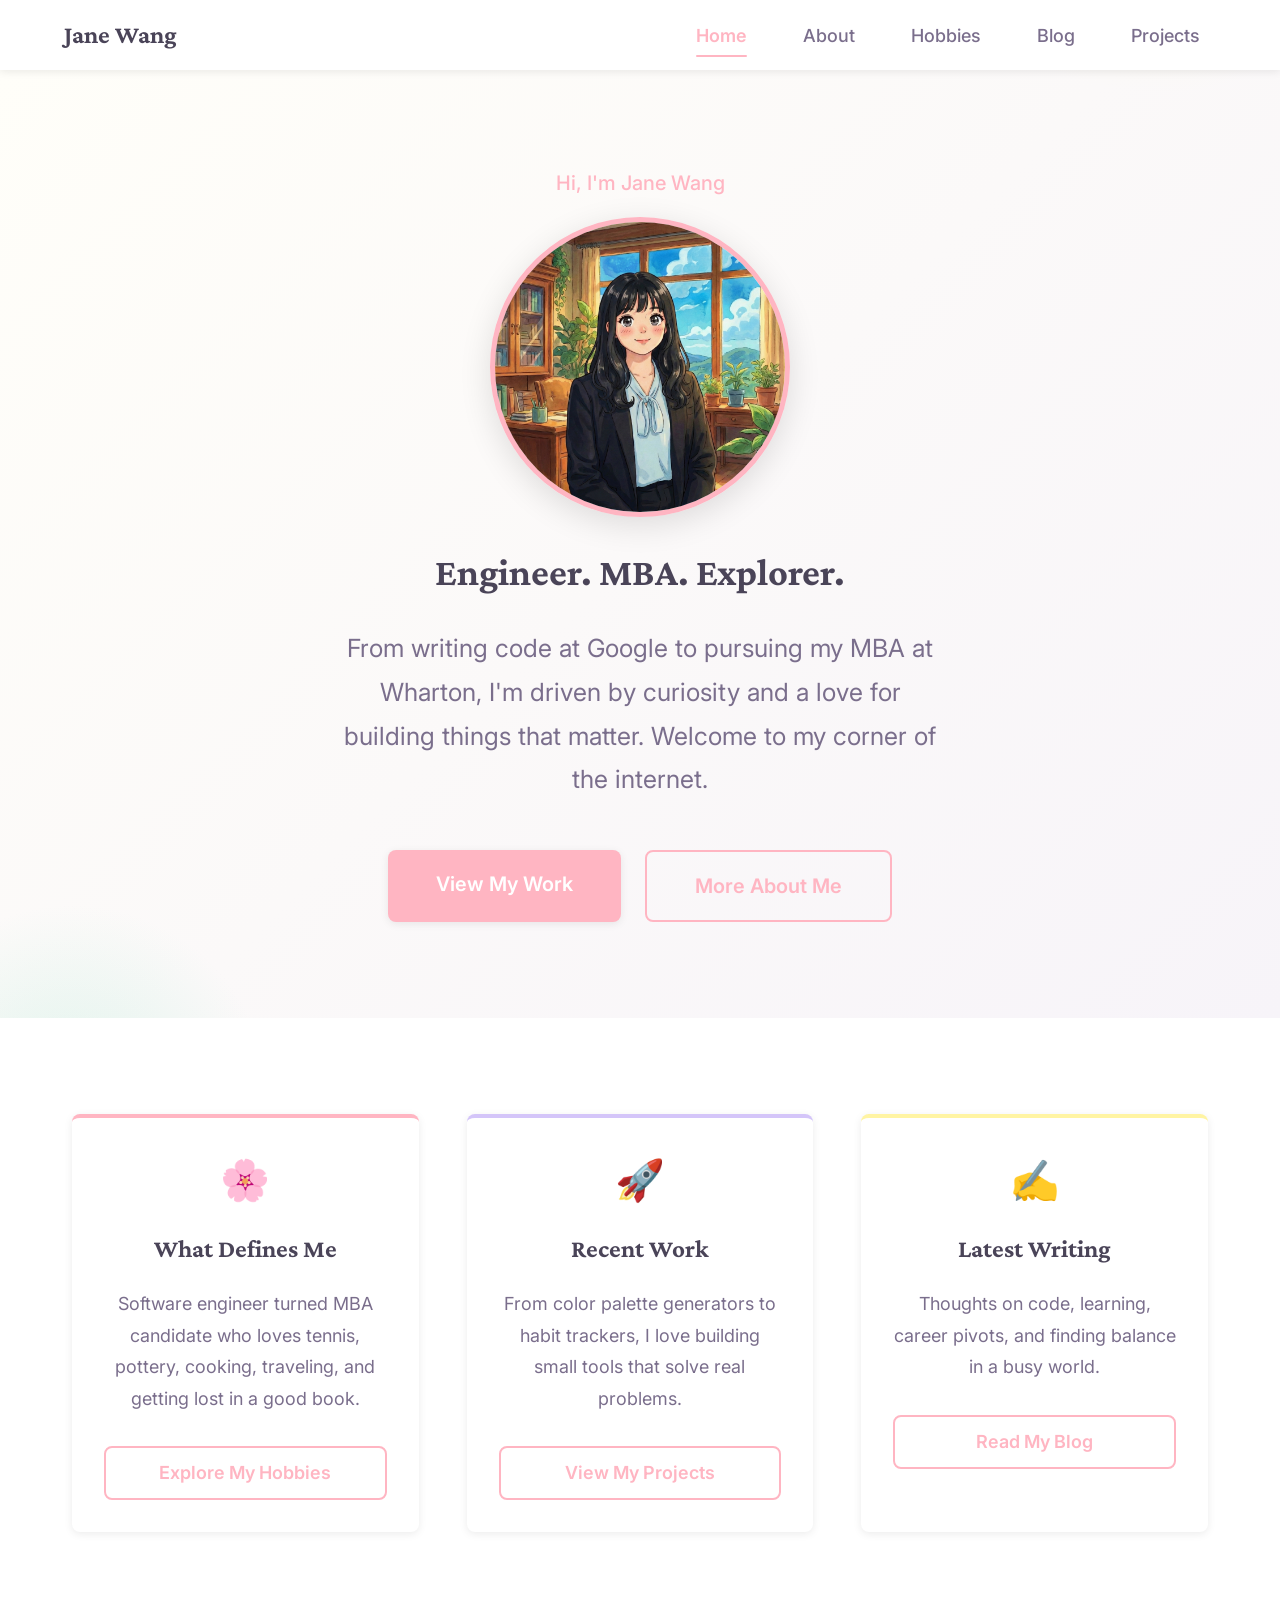
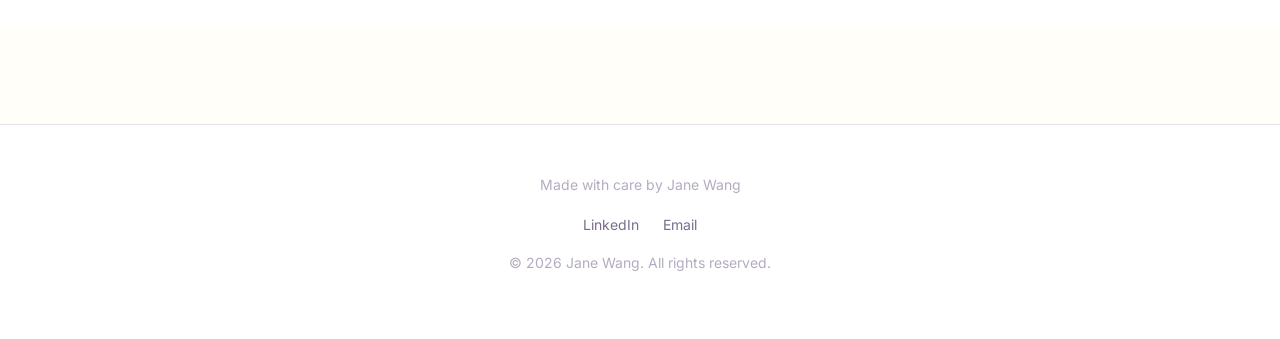
==== commit fbbbc51e: "Enlarge carousel image and size tagline text to fit one line - Increase carousel circle from 220px t" ====
--- a/index.html
+++ b/index.html
@@ -56,7 +56,7 @@
             <img src="images/paragliding_jane.png" alt="Jane Wang - Paragliding" class="carousel__image" />
           </div>
 
-          <h1 class="hero__title carousel__title" style="font-size: clamp(2.5rem, 6vw, 4.5rem); margin-bottom: var(--spacing-lg); line-height: 1.1;">
+          <h1 class="hero__title carousel__title" style="font-size: clamp(1.6rem, 3.5vw, 2.4rem); margin-bottom: var(--spacing-lg); line-height: 1.2; white-space: nowrap;">
             <span class="carousel__text carousel__text--active">Engineer. MBA. Explorer.</span>
             <span class="carousel__text">Building things with code.</span>
             <span class="carousel__text">Chasing every ball on the court.</span>
--- a/css/pages.css
+++ b/css/pages.css
@@ -45,8 +45,8 @@
 
 .carousel__image-wrapper {
   position: relative;
-  width: 220px;
-  height: 220px;
+  width: 300px;
+  height: 300px;
   margin: 0 auto var(--spacing-lg);
   border-radius: 50%;
   overflow: hidden;
@@ -89,8 +89,8 @@
 
 @media (max-width: 767px) {
   .carousel__image-wrapper {
-    width: 170px;
-    height: 170px;
+    width: 220px;
+    height: 220px;
   }
 }
 
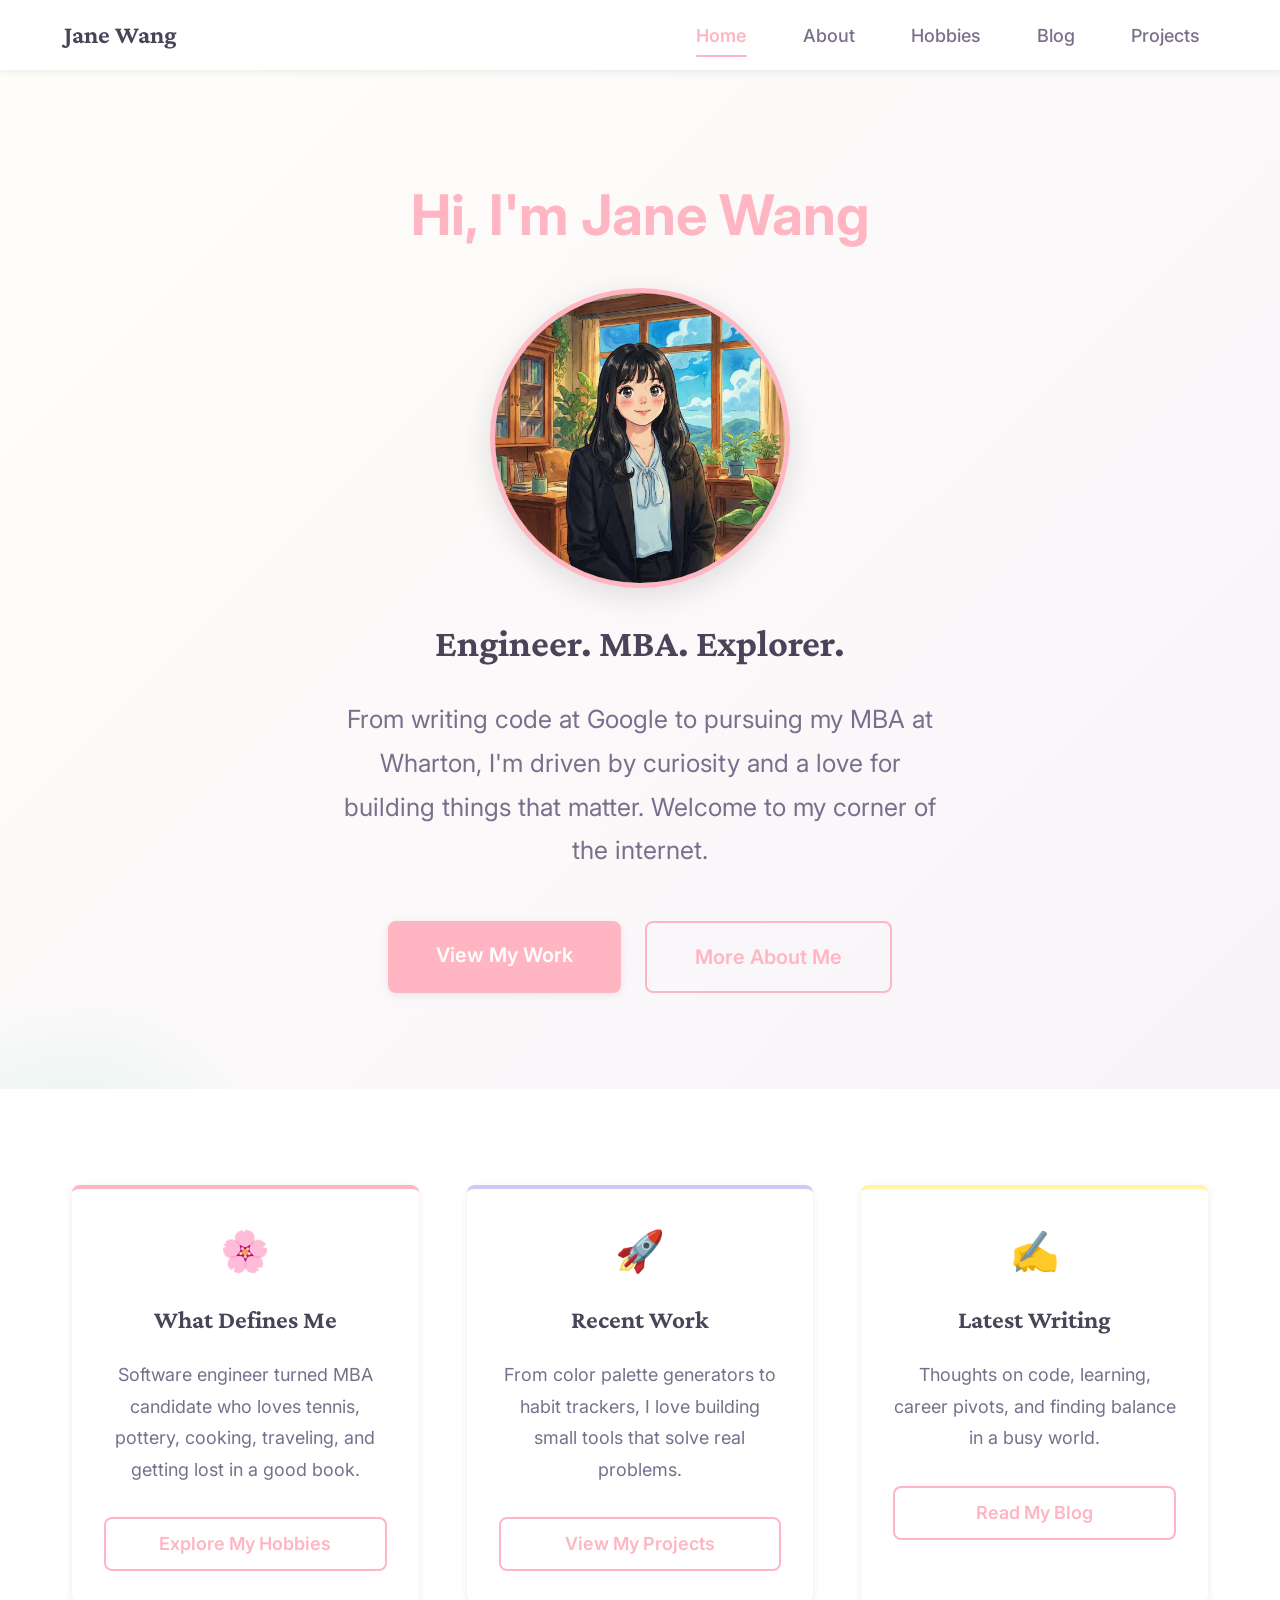
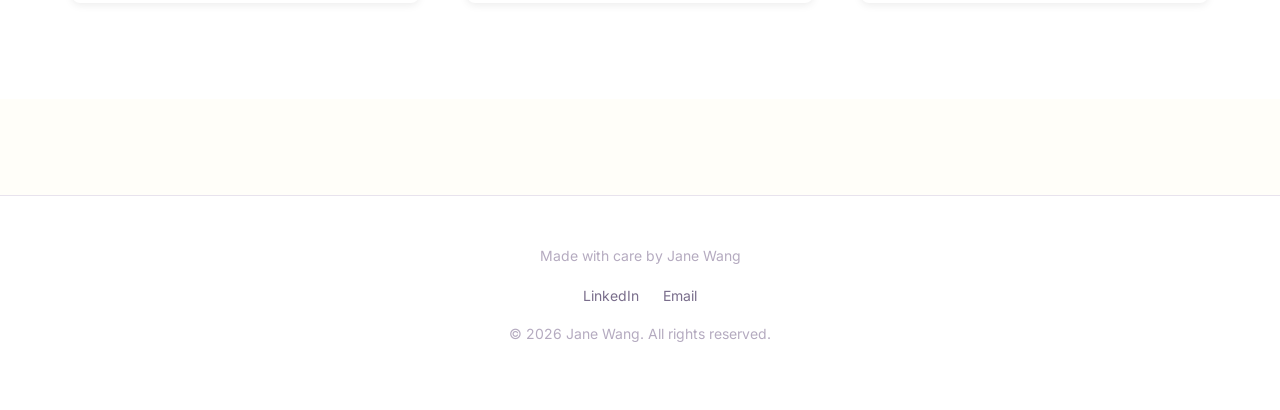
==== commit 526b4bd6: "Increase 'Hi, I'm Jane Wang' text size on homepage Co-Authored-By: Claude Opus 4.6 <noreply@anthropi" ====
--- a/index.html
+++ b/index.html
@@ -40,7 +40,7 @@
     <!-- Hero Section with Carousel -->
     <section class="hero home-hero" style="min-height: 85vh; background: linear-gradient(135deg, var(--off-white) 0%, var(--light-gray) 100%);">
       <div class="hero__content" style="max-width: 900px;">
-        <p style="font-size: var(--font-lg); color: var(--primary); font-weight: var(--font-medium); margin-bottom: var(--spacing-sm);">
+        <p style="font-size: clamp(2rem, 5vw, 3.5rem); color: var(--primary); font-weight: var(--font-bold); margin-bottom: var(--spacing-md);">
           Hi, I'm Jane Wang
         </p>
 
--- a/css/pages.css
+++ b/css/pages.css
@@ -474,7 +474,7 @@
   top: 0;
   bottom: 0;
   width: 3px;
-  background: linear-gradient(to bottom, var(--mint), var(--primary), var(--secondary), var(--accent), var(--peach));
+  background: linear-gradient(to bottom, var(--peach), var(--accent), var(--secondary), var(--primary), var(--mint));
   border-radius: var(--radius-full);
 }
 
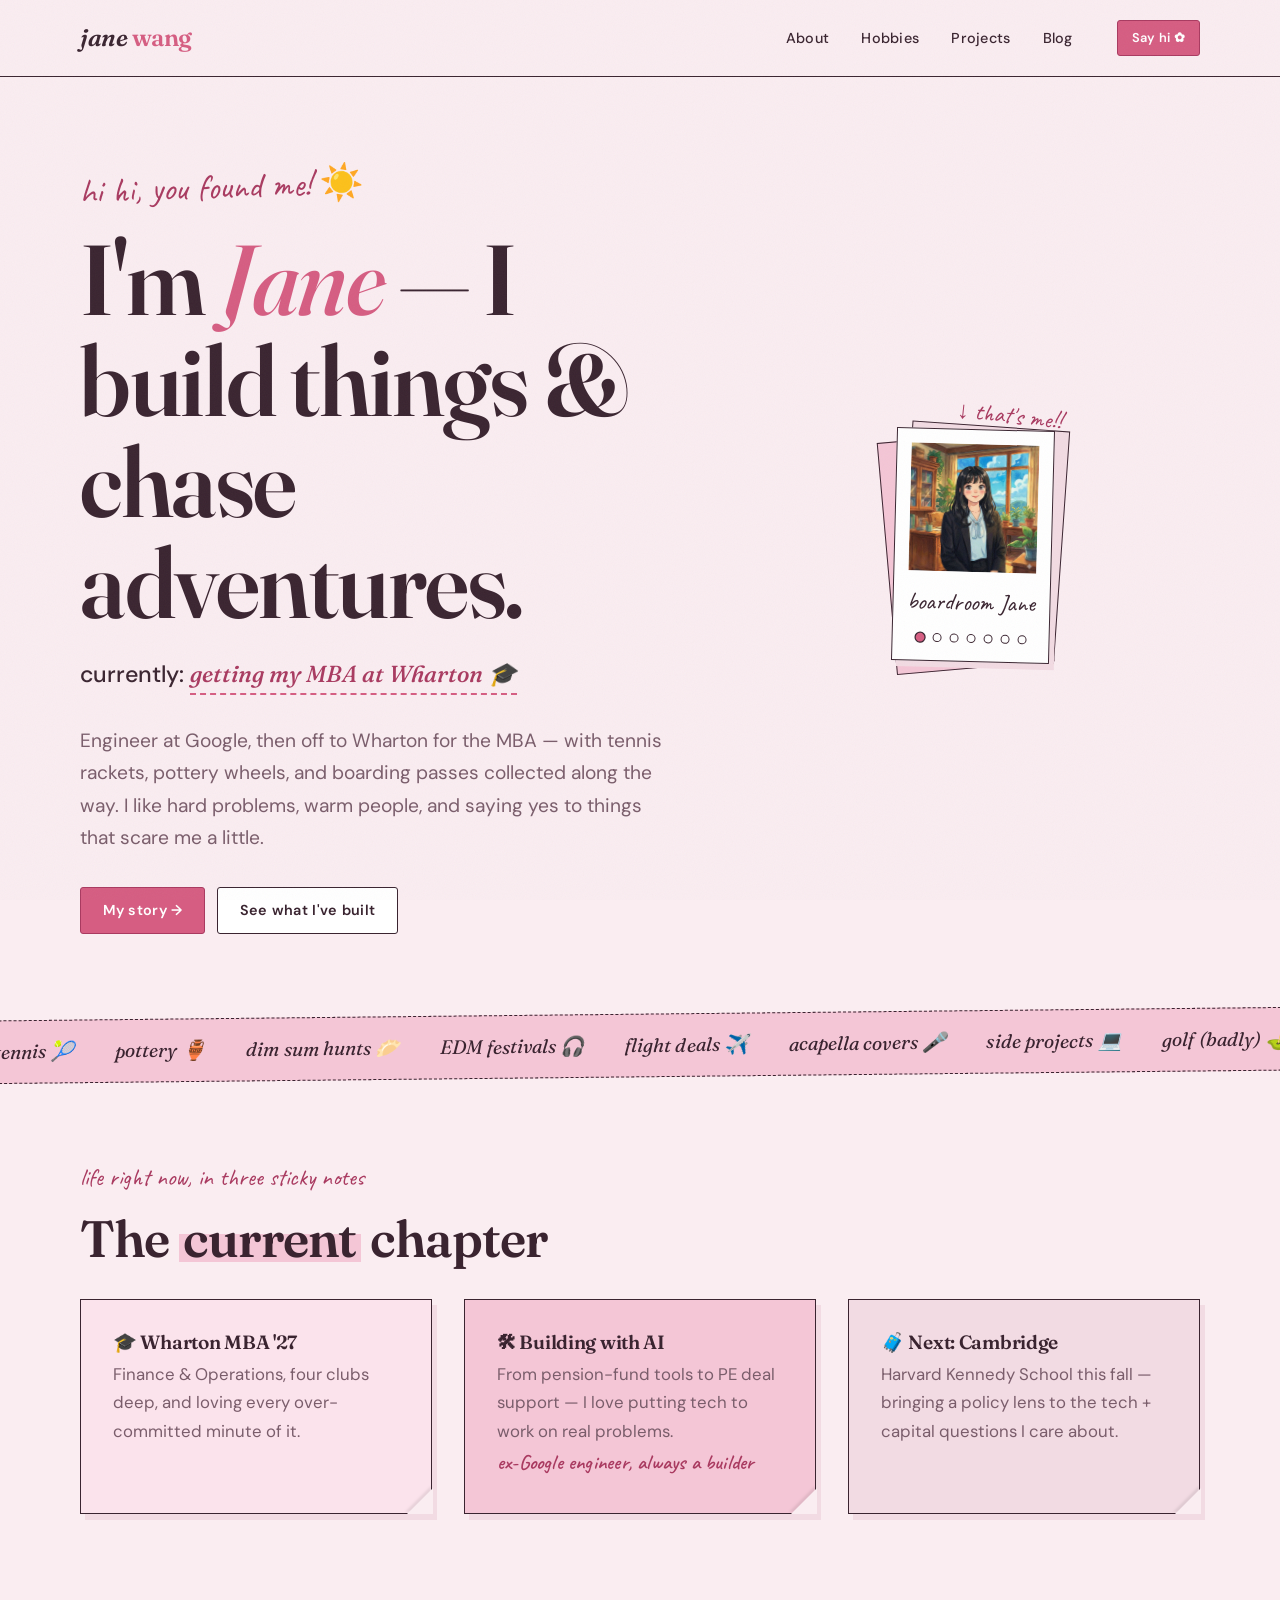
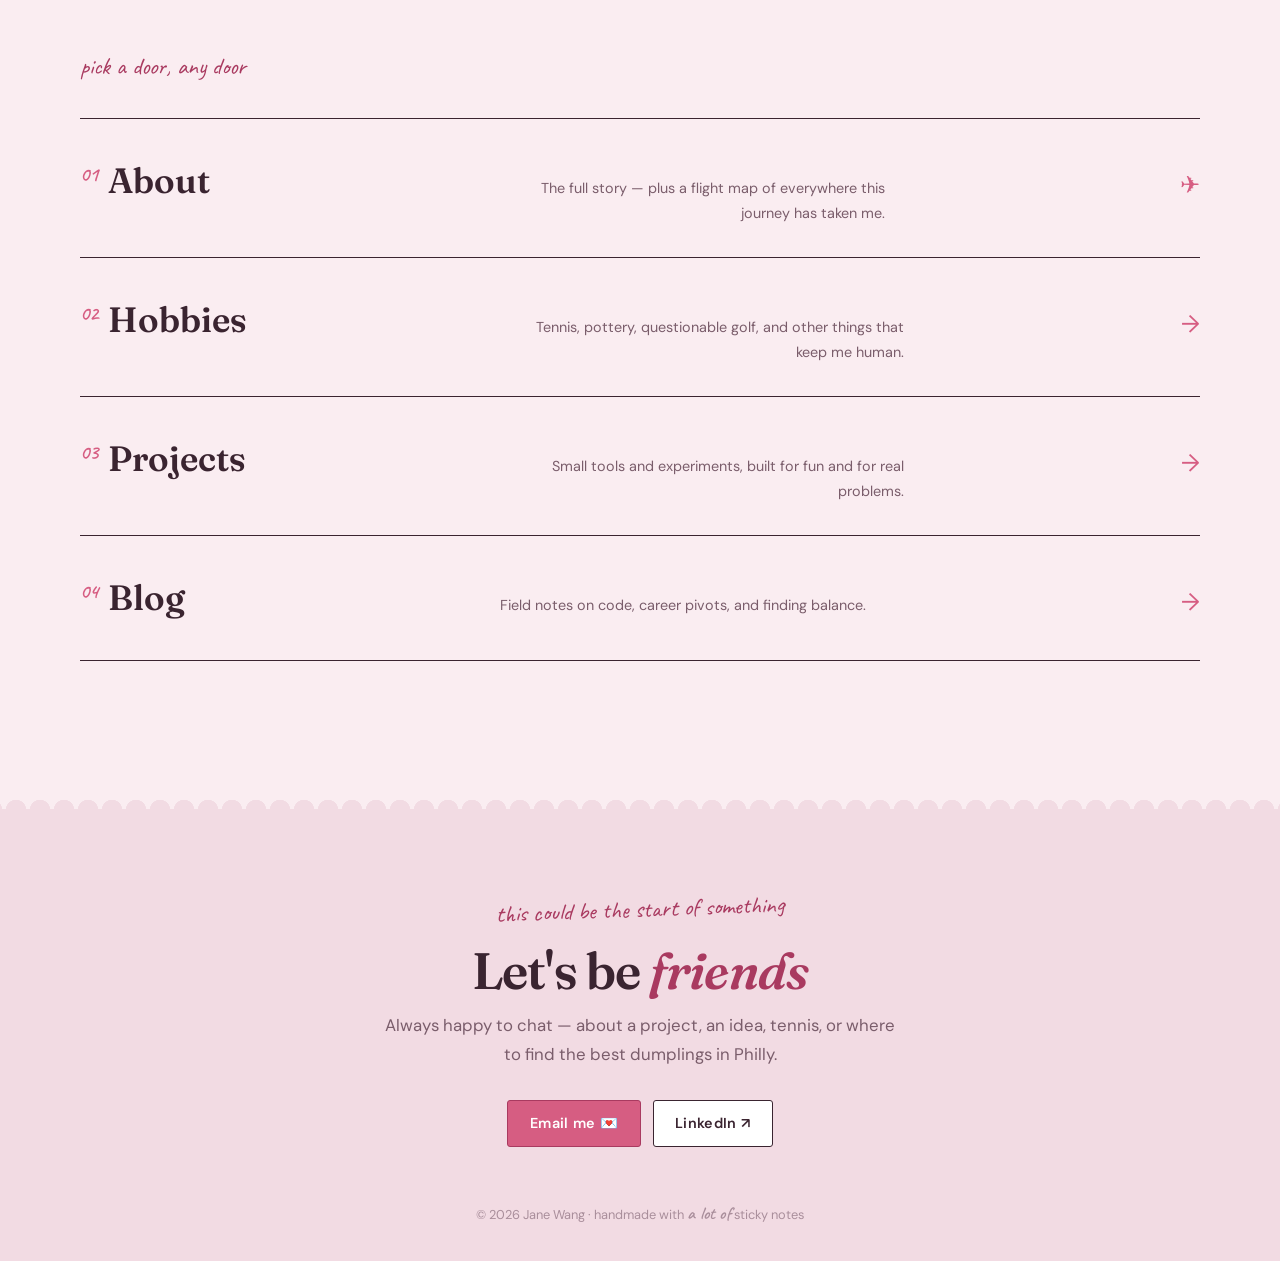
==== commit 5498db3a: "Redesign site: per-page pastel themes, editorial layout, flight-path journey map - New 'field notes'" ====
--- a/index.html
+++ b/index.html
@@ -3,114 +3,142 @@
 <head>
   <meta charset="UTF-8">
   <meta name="viewport" content="width=device-width, initial-scale=1.0">
-  <meta name="description" content="Jane Wang — engineer, MBA candidate, and lifelong explorer. Welcome to my corner of the internet.">
-  <title>Home | Jane Wang</title>
+  <meta name="description" content="Jane Wang — engineer turned Wharton MBA, builder of things, chaser of adventures. Welcome to my corner of the internet.">
+  <title>Jane Wang — engineer, MBA, explorer</title>
 
-  <!-- CSS Files -->
   <link rel="stylesheet" href="css/main.css">
   <link rel="stylesheet" href="css/components.css">
   <link rel="stylesheet" href="css/pages.css">
 
-  <!-- Favicon -->
-  <link rel="icon" type="image/svg+xml" href="data:image/svg+xml,<svg xmlns='http://www.w3.org/2000/svg' viewBox='0 0 100 100'><text y='.9em' font-size='90'>💻</text></svg>">
+  <link rel="icon" type="image/svg+xml" href="data:image/svg+xml,<svg xmlns='http://www.w3.org/2000/svg' viewBox='0 0 100 100'><text y='.9em' font-size='90'>✿</text></svg>">
 </head>
-<body>
+<body class="theme-blush">
 
-  <!-- Navigation -->
-  <nav class="navbar">
-    <div class="navbar__container">
-      <a href="index.html" class="navbar__brand">Jane Wang</a>
+  <!-- ===================== NAV ===================== -->
+  <nav class="nav">
+    <div class="container nav__inner">
+      <a href="index.html" class="nav__brand">jane <em>wang</em></a>
 
-      <div class="navbar__nav">
-        <a href="index.html" class="navbar__link">Home</a>
-        <a href="about.html" class="navbar__link">About</a>
-        <a href="hobbies.html" class="navbar__link">Hobbies</a>
-        <a href="blog.html" class="navbar__link">Blog</a>
-        <a href="projects.html" class="navbar__link">Projects</a>
+      <button class="nav__toggle" aria-label="Toggle navigation" aria-expanded="false">☰</button>
+
+      <div class="nav__links">
+        <a href="about.html" class="nav__link">About</a>
+        <a href="hobbies.html" class="nav__link">Hobbies</a>
+        <a href="projects.html" class="nav__link">Projects</a>
+        <a href="blog.html" class="nav__link">Blog</a>
+        <a href="mailto:jane2027@wharton.upenn.edu" class="btn btn--fill btn--sm nav__cta">Say hi ✿</a>
       </div>
-
-      <button class="navbar__toggle" aria-label="Toggle navigation" aria-expanded="false">
-        ☰
-      </button>
     </div>
   </nav>
 
-  <!-- Main Content -->
   <main>
-    <!-- Hero Section with Carousel -->
-    <section class="hero home-hero" style="min-height: 85vh; background: linear-gradient(135deg, var(--off-white) 0%, var(--light-gray) 100%);">
-      <div class="hero__content" style="max-width: 900px;">
-        <p style="font-size: clamp(2rem, 5vw, 3.5rem); color: var(--primary); font-weight: var(--font-bold); margin-bottom: var(--spacing-md);">
-          Hi, I'm Jane Wang
-        </p>
 
-        <!-- Carousel Container -->
-        <div class="carousel" aria-label="Identity carousel">
-          <div class="carousel__image-wrapper">
-            <img src="images/professional_jane.png" alt="Jane Wang - Professional" class="carousel__image carousel__image--active" />
-            <img src="images/coding_jane.png" alt="Jane Wang - Coding" class="carousel__image" />
-            <img src="images/tennis_jane.png" alt="Jane Wang - Playing Tennis" class="carousel__image" />
-            <img src="images/cooking_jane.png" alt="Jane Wang - Cooking" class="carousel__image" />
-            <img src="images/pottery_jane.png" alt="Jane Wang - Pottery" class="carousel__image" />
-            <img src="images/travel_jane.png" alt="Jane Wang - Traveling" class="carousel__image" />
-            <img src="images/paragliding_jane.png" alt="Jane Wang - Paragliding" class="carousel__image" />
+    <!-- ===================== HERO ===================== -->
+    <header class="hero">
+      <div class="container hero__inner">
+        <div>
+          <span class="hero__hello">hi hi, you found me! ☀️</span>
+          <h1 class="hero__title">I'm <em>Jane</em> — I build things &amp; chase adventures.</h1>
+
+          <p class="hero__rotator">
+            currently:
+            <span class="rotator" data-phrases='["getting my MBA at Wharton 🎓","perfecting my topspin 🎾","building little AI tools 🤖","centering clay (and myself) 🏺","hunting for flight deals ✈️","burning garlic on purpose 🍳"]'>getting my MBA at Wharton 🎓</span>
+          </p>
+
+          <p class="hero__blurb">
+            Engineer at Google, then off to Wharton for the MBA — with tennis rackets, pottery
+            wheels, and boarding passes collected along the way. I like hard problems,
+            warm people, and saying yes to things that scare me a little.
+          </p>
+
+          <div class="hero__cta">
+            <a href="about.html" class="btn btn--fill">My story →</a>
+            <a href="projects.html" class="btn">See what I've built</a>
           </div>
-
-          <h1 class="hero__title carousel__title" style="font-size: clamp(1.6rem, 3.5vw, 2.4rem); margin-bottom: var(--spacing-lg); line-height: 1.2; white-space: nowrap;">
-            <span class="carousel__text carousel__text--active">Engineer. MBA. Explorer.</span>
-            <span class="carousel__text">Building things with code.</span>
-            <span class="carousel__text">Chasing every ball on the court.</span>
-            <span class="carousel__text">Experimenting in the kitchen.</span>
-            <span class="carousel__text">Getting my hands dirty with clay.</span>
-            <span class="carousel__text">Discovering the world, one trip at a time.</span>
-            <span class="carousel__text">Always chasing the next adventure.</span>
-          </h1>
         </div>
 
-        <p class="hero__subtitle" style="font-size: var(--font-xl); max-width: 600px; margin: 0 auto var(--spacing-xl); color: var(--text-secondary);">
-          From writing code at Google to pursuing my MBA at Wharton, I'm driven by curiosity and a love for building things that matter. Welcome to my corner of the internet.
-        </p>
-        <div class="hero__cta" style="display: flex; gap: var(--spacing-md); justify-content: center; flex-wrap: wrap;">
-          <a href="projects.html" class="btn btn--primary btn--lg">View My Work</a>
-          <a href="about.html" class="btn btn--outline btn--lg">More About Me</a>
+        <!-- Polaroid carousel — captions live in data-caption on each img -->
+        <div class="polaroid-stack">
+          <span class="hero__note">↓ that's me!!</span>
+          <figure class="polaroid">
+            <div class="polaroid__frame">
+              <img src="images/professional_jane.png" alt="Illustration of Jane in business attire" data-caption="boardroom Jane" class="is-active">
+              <img src="images/coding_jane.png" alt="Illustration of Jane coding at her desk" data-caption="ship-it Jane">
+              <img src="images/tennis_jane.png" alt="Illustration of Jane playing tennis" data-caption="topspin Jane">
+              <img src="images/cooking_jane.png" alt="Illustration of Jane cooking" data-caption="head-chef Jane">
+              <img src="images/pottery_jane.png" alt="Illustration of Jane at a pottery wheel" data-caption="mud-splattered Jane">
+              <img src="images/travel_jane.png" alt="Illustration of Jane traveling" data-caption="window-seat Jane">
+              <img src="images/paragliding_jane.png" alt="Illustration of Jane paragliding" data-caption="zero-fear Jane">
+            </div>
+            <figcaption class="polaroid__caption">boardroom Jane</figcaption>
+            <div class="polaroid__dots" role="tablist" aria-label="Choose photo"></div>
+          </figure>
+        </div>
+      </div>
+    </header>
+
+    <!-- ===================== TICKER ===================== -->
+    <div class="ticker" aria-hidden="true">
+      <div class="ticker__track">
+        <!-- track is doubled so the loop is seamless -->
+        <span>tennis 🎾</span><span>pottery 🏺</span><span>dim sum hunts 🥟</span><span>EDM festivals 🎧</span><span>flight deals ✈️</span><span>acapella covers 🎤</span><span>side projects 💻</span><span>golf (badly) ⛳</span><span>good books 📚</span>
+        <span>tennis 🎾</span><span>pottery 🏺</span><span>dim sum hunts 🥟</span><span>EDM festivals 🎧</span><span>flight deals ✈️</span><span>acapella covers 🎤</span><span>side projects 💻</span><span>golf (badly) ⛳</span><span>good books 📚</span>
+      </div>
+    </div>
+
+    <!-- ===================== CURRENTLY ===================== -->
+    <section class="section">
+      <div class="container">
+        <span class="section-kicker reveal">life right now, in three sticky notes</span>
+        <h2 class="section-title reveal">The <span class="hl">current</span> chapter</h2>
+
+        <div class="grid-3" style="margin-top: var(--space-4);">
+          <div class="now-note now-note--a reveal">
+            <h3>🎓 Wharton MBA '27</h3>
+            <p>Finance &amp; Operations, four clubs deep, and loving every over-committed minute of it.</p>
+          </div>
+          <div class="now-note now-note--b reveal" data-delay="1">
+            <h3>🛠 Building with AI</h3>
+            <p>From pension-fund tools to PE deal support — I love putting tech to work on real problems.</p>
+            <span class="hand">ex-Google engineer, always a builder</span>
+          </div>
+          <div class="now-note now-note--c reveal" data-delay="2">
+            <h3>🧳 Next: Cambridge</h3>
+            <p>Harvard Kennedy School this fall — bringing a policy lens to the tech + capital questions I care about.</p>
+          </div>
         </div>
       </div>
     </section>
 
-    <!-- Summary Cards — 3 columns -->
-    <section class="section" style="background-color: var(--white);">
+    <!-- ===================== INDEX ROWS ===================== -->
+    <section class="section--tight">
       <div class="container">
-        <div class="grid grid--3" style="gap: var(--spacing-xl);">
+        <span class="section-kicker reveal">pick a door, any door</span>
+        <div class="index-rows" style="margin-top: var(--space-3);">
 
-          <!-- What Defines Me -->
-          <div class="card" style="text-align: center; border-top: 4px solid var(--primary);">
-            <div style="font-size: 2.5rem; margin-bottom: var(--spacing-md);">🌸</div>
-            <h2 style="font-size: var(--font-xl); margin-bottom: var(--spacing-md);">What Defines Me</h2>
-            <p style="color: var(--text-secondary); line-height: var(--line-height-relaxed); margin-bottom: var(--spacing-lg);">
-              Software engineer turned MBA candidate who loves tennis, pottery, cooking, traveling, and getting lost in a good book.
-            </p>
-            <a href="hobbies.html" class="btn btn--outline">Explore My Hobbies</a>
-          </div>
+          <a href="about.html" class="index-row reveal">
+            <span class="index-row__title"><span class="index-row__num">01</span>About</span>
+            <span class="index-row__desc">The full story — plus a flight map of everywhere this journey has taken me.</span>
+            <span class="index-row__arrow">✈</span>
+          </a>
 
-          <!-- Recent Work -->
-          <div class="card" style="text-align: center; border-top: 4px solid var(--secondary);">
-            <div style="font-size: 2.5rem; margin-bottom: var(--spacing-md);">🚀</div>
-            <h2 style="font-size: var(--font-xl); margin-bottom: var(--spacing-md);">Recent Work</h2>
-            <p style="color: var(--text-secondary); line-height: var(--line-height-relaxed); margin-bottom: var(--spacing-lg);">
-              From color palette generators to habit trackers, I love building small tools that solve real problems.
-            </p>
-            <a href="projects.html" class="btn btn--outline">View My Projects</a>
-          </div>
+          <a href="hobbies.html" class="index-row reveal">
+            <span class="index-row__title"><span class="index-row__num">02</span>Hobbies</span>
+            <span class="index-row__desc">Tennis, pottery, questionable golf, and other things that keep me human.</span>
+            <span class="index-row__arrow">→</span>
+          </a>
 
-          <!-- Latest Writing -->
-          <div class="card" style="text-align: center; border-top: 4px solid var(--accent);">
-            <div style="font-size: 2.5rem; margin-bottom: var(--spacing-md);">✍️</div>
-            <h2 style="font-size: var(--font-xl); margin-bottom: var(--spacing-md);">Latest Writing</h2>
-            <p style="color: var(--text-secondary); line-height: var(--line-height-relaxed); margin-bottom: var(--spacing-lg);">
-              Thoughts on code, learning, career pivots, and finding balance in a busy world.
-            </p>
-            <a href="blog.html" class="btn btn--outline">Read My Blog</a>
-          </div>
+          <a href="projects.html" class="index-row reveal">
+            <span class="index-row__title"><span class="index-row__num">03</span>Projects</span>
+            <span class="index-row__desc">Small tools and experiments, built for fun and for real problems.</span>
+            <span class="index-row__arrow">→</span>
+          </a>
+
+          <a href="blog.html" class="index-row reveal">
+            <span class="index-row__title"><span class="index-row__num">04</span>Blog</span>
+            <span class="index-row__desc">Field notes on code, career pivots, and finding balance.</span>
+            <span class="index-row__arrow">→</span>
+          </a>
 
         </div>
       </div>
@@ -118,25 +146,23 @@
 
   </main>
 
-  <!-- Footer -->
+  <!-- ===================== FOOTER ===================== -->
   <footer class="footer">
-    <div class="footer__content">
-      <p class="footer__text">
-        Made with care by Jane Wang
+    <div class="container">
+      <span class="section-kicker">this could be the start of something</span>
+      <h2 class="footer__title">Let's be <em>friends</em></h2>
+      <p class="footer__blurb">
+        Always happy to chat — about a project, an idea, tennis, or where to find the best dumplings in Philly.
       </p>
       <div class="footer__links">
-        <a href="https://linkedin.com/in/janelianwang/" class="footer__link">LinkedIn</a>
-        <a href="mailto:jane2027@wharton.upenn.edu" class="footer__link">Email</a>
+        <a href="mailto:jane2027@wharton.upenn.edu" class="btn btn--fill">Email me 💌</a>
+        <a href="https://linkedin.com/in/janelianwang/" class="btn">LinkedIn ↗</a>
       </div>
-      <p class="footer__text text-light mt-sm">
-        &copy; 2026 Jane Wang. All rights reserved.
-      </p>
+      <p class="footer__fine">© 2026 Jane Wang · handmade with <span class="hand">a lot of</span> sticky notes</p>
     </div>
   </footer>
 
-  <!-- JavaScript Files -->
   <script src="js/main.js"></script>
-  <script src="js/components.js"></script>
   <script src="js/carousel.js"></script>
 
 </body>
--- a/css/main.css
+++ b/css/main.css
@@ -1,413 +1,247 @@
-/**
- * MAIN.CSS - Foundation Layer
- * ===========================
- * Core styles, CSS variables, typography, and base element styles.
- * This file provides the foundation for the entire website's design system.
- */
-
-/* Import Google Fonts */
-@import url('https://fonts.googleapis.com/css2?family=Crimson+Pro:wght@400;600;700&family=Inter:wght@300;400;500;600;700&display=swap');
-
-/* ==================
-   CSS Custom Properties (Design Tokens)
-   ================== */
-
+/* ==========================================================================
+   main.css — design tokens, page themes, reset, base typography, utilities
+   Jane Wang · "field notes" design system
+
+   🎨 EACH PAGE HAS ITS OWN PASTEL THEME (set via a class on <body>):
+      .theme-blush  → home       (pinks)
+      .theme-sky    → about      (blues)
+      .theme-mint   → hobbies    (greens)
+      .theme-lilac  → projects   (purples)
+      .theme-lemon  → blog/posts (yellows)
+   Every theme uses ONE hue family + ink, in varying shades, so each page
+   stays within a tight palette. To retheme a page, just swap the class.
+   ========================================================================== */
+
+@import url('https://fonts.googleapis.com/css2?family=Fraunces:ital,opsz,wght@0,9..144,400..700;1,9..144,400..700&family=DM+Sans:opsz,wght@9..40,400..700&family=Caveat:wght@500;600&display=swap');
+
+/* ---------- Shared tokens ---------- */
 :root {
-  /*
-   * Color Palette - Pastel & Cute
-   * Light, playful pastel colors with a warm, friendly feel
-   */
-
-  /* Primary Colors - Soft Coral Pink */
-  --primary: #FFB5C2;           /* Soft coral pink - main brand color */
-  --primary-light: #FFD6E0;     /* Lighter pink - hover states */
-  --primary-dark: #FF94A8;      /* Darker pink - active states */
-
-  /* Secondary Colors - Soft Lavender */
-  --secondary: #D4C5F9;         /* Soft lavender - calm, dreamy */
-  --secondary-light: #E8E0FC;   /* Lighter lavender */
-  --secondary-dark: #C0ADEF;    /* Darker lavender */
-
-  /* Accent Colors */
-  --accent: #FFF4A3;            /* Soft yellow - cheerful, sunny */
-  --accent-light: #FFFBCC;      /* Lighter yellow */
-  --mint: #B5EAD7;              /* Mint green - fresh, peaceful */
-  --peach: #FFCBA4;             /* Peachy orange - warm, cute */
-
-  /* Neutral Colors - Light and airy */
-  --white: #FFFFFF;
-  --off-white: #FFFEF9;         /* Very light cream */
-  --light-gray: #F7F4F9;        /* Soft lavender-tinted white */
-  --gray: #E8E3ED;              /* Light lavender gray */
-  --dark-gray: #9B8FAA;         /* Soft purple-gray */
-  --text-primary: #4A4458;      /* Soft dark purple */
-  --text-secondary: #7A6E8C;    /* Medium purple-gray */
-  --text-light: #B5ABC0;        /* Light purple-gray */
-
-  /* Semantic Colors */
-  --success: #B5EAD7;
-  --warning: #FFCBA4;
-  --error: #FFB5C2;
-  --info: #D4C5F9;
-
-  /*
-   * Typography
-   * Professional serif headings with clean sans-serif body
-   */
-  --font-primary: 'Inter', -apple-system, BlinkMacSystemFont, 'Segoe UI', 'Roboto', sans-serif;
-  --font-heading: 'Crimson Pro', 'Georgia', 'Times New Roman', serif;
-  --font-mono: 'Monaco', 'Courier New', monospace;
-
-  /* Font Sizes - Modular Scale (1.250 - Major Third) */
-  --font-xs: 0.75rem;      /* 12px */
-  --font-sm: 0.875rem;     /* 14px */
-  --font-base: 1rem;       /* 16px */
-  --font-md: 1.125rem;     /* 18px */
-  --font-lg: 1.25rem;      /* 20px */
-  --font-xl: 1.563rem;     /* 25px */
-  --font-2xl: 1.953rem;    /* 31px */
-  --font-3xl: 2.441rem;    /* 39px */
-  --font-4xl: 3.052rem;    /* 49px */
-
-  /* Font Weights */
-  --font-light: 300;
-  --font-normal: 400;
-  --font-medium: 500;
-  --font-semibold: 600;
-  --font-bold: 700;
-
-  /* Line Heights */
-  --line-height-tight: 1.2;
-  --line-height-normal: 1.5;
-  --line-height-relaxed: 1.75;
-
-  /*
-   * Spacing Scale
-   * Based on 8px grid system for consistent spacing
-   */
-  --spacing-xs: 0.5rem;    /* 8px */
-  --spacing-sm: 1rem;      /* 16px */
-  --spacing-md: 1.5rem;    /* 24px */
-  --spacing-lg: 2rem;      /* 32px */
-  --spacing-xl: 3rem;      /* 48px */
-  --spacing-2xl: 4rem;     /* 64px */
-  --spacing-3xl: 6rem;     /* 96px */
-
-  /*
-   * Layout
-   */
-  --max-width: 1200px;
-  --max-width-narrow: 800px;
-  --max-width-wide: 1400px;
-
-  --header-height: 70px;
-
-  /*
-   * Border Radius - Subtle, professional feel
-   */
-  --radius-sm: 4px;
-  --radius-md: 6px;
-  --radius-lg: 8px;
-  --radius-xl: 12px;
-  --radius-full: 9999px;
-
-  /*
-   * Shadows - Soft, subtle depth
-   */
-  --shadow-sm: 0 2px 8px rgba(0, 0, 0, 0.08);
-  --shadow-md: 0 4px 16px rgba(0, 0, 0, 0.1);
-  --shadow-lg: 0 8px 32px rgba(0, 0, 0, 0.12);
-  --shadow-xl: 0 16px 48px rgba(0, 0, 0, 0.15);
-
-  /*
-   * Transitions - Smooth, polished interactions
-   */
-  --transition-fast: 150ms ease-in-out;
-  --transition-base: 250ms ease-in-out;
-  --transition-slow: 400ms ease-in-out;
-
-  /*
-   * Z-index Scale
-   */
-  --z-base: 1;
-  --z-dropdown: 100;
-  --z-sticky: 200;
-  --z-fixed: 300;
-  --z-modal-backdrop: 400;
-  --z-modal: 500;
-  --z-popover: 600;
-  --z-tooltip: 700;
-}
-
-
-/* ==================
-   CSS Reset & Normalization
-   ================== */
-
-/* Box sizing reset */
-*,
-*::before,
-*::after {
-  box-sizing: border-box;
-  margin: 0;
-  padding: 0;
-}
-
-/* Remove default margins */
-body,
-h1, h2, h3, h4, h5, h6,
-p, figure, blockquote, dl, dd {
-  margin: 0;
-}
-
-/* Remove list styles on ul, ol elements with a class */
-ul[class],
-ol[class] {
-  list-style: none;
-  padding: 0;
-}
-
-/* Set core root defaults */
-html:focus-within {
-  scroll-behavior: smooth;
-}
-
-/* Set core body defaults */
+  /* Type */
+  --font-display: "Fraunces", Georgia, serif;
+  --font-body: "DM Sans", "Helvetica Neue", Arial, sans-serif;
+  --font-hand: "Caveat", cursive;
+
+  /* Scale */
+  --text-xs: 0.8rem;
+  --text-sm: 0.9rem;
+  --text-base: 1.05rem;
+  --text-lg: 1.2rem;
+  --text-xl: 1.45rem;
+  --text-2xl: clamp(1.7rem, 3vw, 2.2rem);
+  --text-3xl: clamp(2.2rem, 4.5vw, 3.2rem);
+  --text-hero: clamp(2.9rem, 8vw, 6.2rem);
+
+  /* Space */
+  --space-1: 0.375rem;
+  --space-2: 0.75rem;
+  --space-3: 1.25rem;
+  --space-4: 2rem;
+  --space-5: 3.25rem;
+  --space-6: 5rem;
+  --space-7: 7.5rem;
+
+  --nav-height: 76px;
+}
+
+/* ---------- Page themes (one hue family + ink per page) ---------- */
+
+/* default = blush, so a page without a theme class still looks right */
+:root, .theme-blush {
+  --bg: #FAEDF1;          /* page background */
+  --bg-deep: #F2DBE3;     /* deeper shade of the background hue */
+  --card: #FFFFFF;        /* surfaces */
+  --ink: #3A2430;         /* near-black, tinted toward the hue */
+  --ink-soft: #7A5D6B;
+  --ink-faint: #A98E9B;
+  --accent: #D65D82;      /* the hue, mid strength */
+  --accent-deep: #A93A60; /* darkest shade */
+  --accent-soft: #F4C6D6; /* light shade */
+  --accent-faint: #FBE3EC;
+}
+
+.theme-sky {
+  --bg: #EBF2F9;
+  --bg-deep: #D8E6F2;
+  --card: #FFFFFF;
+  --ink: #20303F;
+  --ink-soft: #5A6E80;
+  --ink-faint: #8CA0B1;
+  --accent: #4E85B8;
+  --accent-deep: #2F5F8E;
+  --accent-soft: #BFD8EB;
+  --accent-faint: #E1EDF7;
+}
+
+.theme-mint {
+  --bg: #ECF5ED;
+  --bg-deep: #D9EBDC;
+  --card: #FFFFFF;
+  --ink: #223224;
+  --ink-soft: #5C7361;
+  --ink-faint: #8FA694;
+  --accent: #5E9A6C;
+  --accent-deep: #3E7A4E;
+  --accent-soft: #C6E4CD;
+  --accent-faint: #E3F1E6;
+}
+
+.theme-lilac {
+  --bg: #F1EEF9;
+  --bg-deep: #E1DBF1;
+  --card: #FFFFFF;
+  --ink: #2A2438;
+  --ink-soft: #695F82;
+  --ink-faint: #9C93B3;
+  --accent: #7D66BE;
+  --accent-deep: #5C4699;
+  --accent-soft: #D3C9EC;
+  --accent-faint: #EBE6F8;
+}
+
+.theme-lemon {
+  --bg: #FAF4DC;
+  --bg-deep: #F1E5B8;
+  --card: #FFFFFF;
+  --ink: #332B18;
+  --ink-soft: #77683F;
+  --ink-faint: #A5966C;
+  --accent: #C2921F;
+  --accent-deep: #8E6A12;
+  --accent-soft: #EEDD9F;
+  --accent-faint: #F7EFCF;
+}
+
+/* derived */
+:root {
+  --line: var(--ink);
+  --border: 1.5px solid var(--line);
+  --shadow-pop: 5px 6px 0 var(--bg-deep);
+  --shadow-pop-ink: 6px 7px 0 var(--ink);
+}
+
+/* ---------- Reset ---------- */
+*, *::before, *::after { box-sizing: border-box; margin: 0; padding: 0; }
+
+html { scroll-behavior: smooth; }
+
 body {
-  min-height: 100vh;
-  text-rendering: optimizeSpeed;
-  line-height: var(--line-height-normal);
-}
-
-/* Make images easier to work with */
-img,
-picture {
-  max-width: 100%;
-  display: block;
-}
-
-/* Inherit fonts for inputs and buttons */
-input,
-button,
-textarea,
-select {
-  font: inherit;
-}
-
-
-/* ==================
-   Base Typography
-   ================== */
-
-body {
-  font-family: var(--font-primary);
-  font-size: var(--font-base);
-  line-height: var(--line-height-normal);
-  color: var(--text-primary);
-  background-color: var(--off-white);
+  font-family: var(--font-body);
+  font-size: var(--text-base);
+  line-height: 1.7;
+  color: var(--ink);
+  background-color: var(--bg);
   -webkit-font-smoothing: antialiased;
-  -moz-osx-font-smoothing: grayscale;
-}
-
-/* Headings */
-h1, h2, h3, h4, h5, h6 {
-  font-family: var(--font-heading);
-  line-height: var(--line-height-tight);
-  font-weight: var(--font-bold);
-  color: var(--text-primary);
-  margin-bottom: var(--spacing-sm);
-}
-
-h1 {
-  font-size: var(--font-4xl);
-  margin-bottom: var(--spacing-md);
-}
-
-h2 {
-  font-size: var(--font-3xl);
-}
-
-h3 {
-  font-size: var(--font-2xl);
-}
-
-h4 {
-  font-size: var(--font-xl);
-}
-
-h5 {
-  font-size: var(--font-lg);
-}
-
-h6 {
-  font-size: var(--font-md);
-}
-
-/* Paragraphs */
-p {
-  margin-bottom: var(--spacing-sm);
-  color: var(--text-secondary);
-  line-height: var(--line-height-relaxed);
-}
-
-/* Links */
-a {
-  color: var(--primary);
-  text-decoration: none;
-  transition: color var(--transition-base);
-}
-
-a:hover {
-  color: var(--primary-dark);
-}
-
-a:focus-visible {
-  outline: 2px solid var(--primary);
-  outline-offset: 2px;
-  border-radius: var(--radius-sm);
-}
-
-/* Strong and emphasis */
-strong,
-b {
-  font-weight: var(--font-bold);
-}
-
-em,
-i {
-  font-style: italic;
-}
-
-/* Code */
-code {
-  font-family: var(--font-mono);
-  font-size: 0.9em;
-  background-color: var(--light-gray);
-  padding: 0.2em 0.4em;
-  border-radius: var(--radius-sm);
-}
-
-
-/* ==================
-   Layout Utilities
-   ================== */
-
-/* Container - constrains content width with padding */
+  overflow-x: hidden;
+}
+
+/* Paper grain over the whole page — subtle, tactile */
+body::after {
+  content: "";
+  position: fixed;
+  inset: 0;
+  z-index: 9999;
+  pointer-events: none;
+  opacity: 0.045;
+  background-image: url("data:image/svg+xml,%3Csvg xmlns='http://www.w3.org/2000/svg' width='180' height='180'%3E%3Cfilter id='n'%3E%3CfeTurbulence type='fractalNoise' baseFrequency='0.9' numOctaves='2'/%3E%3C/filter%3E%3Crect width='180' height='180' filter='url(%23n)'/%3E%3C/svg%3E");
+}
+
+img { max-width: 100%; display: block; }
+
+a { color: inherit; text-decoration: none; }
+
+ul, ol { list-style: none; }
+
+button { font: inherit; color: inherit; background: none; border: none; cursor: pointer; }
+
+::selection { background: var(--accent-soft); color: var(--accent-deep); }
+
+/* ---------- Base typography ---------- */
+h1, h2, h3 {
+  font-family: var(--font-display);
+  font-weight: 600;
+  line-height: 1.12;
+  letter-spacing: -0.015em;
+}
+
+h4, h5 { font-family: var(--font-body); font-weight: 700; }
+
+p { color: var(--ink-soft); }
+
+strong { color: var(--ink); }
+
+.hand {
+  font-family: var(--font-hand);
+  font-weight: 600;
+  color: var(--accent-deep);
+  letter-spacing: 0.01em;
+}
+
+.display-italic { font-style: italic; font-weight: 500; }
+
+/* Marker highlight behind a word */
+.hl {
+  background-image: linear-gradient(120deg, var(--accent-soft), var(--accent-soft));
+  background-repeat: no-repeat;
+  background-size: 100% 45%;
+  background-position: 0 78%;
+  padding: 0 0.08em;
+}
+
+/* Hand-drawn wavy underline (themes automatically) */
+.squiggle {
+  text-decoration-line: underline;
+  text-decoration-style: wavy;
+  text-decoration-color: var(--accent);
+  text-decoration-thickness: 2px;
+  text-underline-offset: 0.28em;
+}
+
+/* ---------- Layout helpers ---------- */
 .container {
-  width: 100%;
-  max-width: var(--max-width);
-  margin-left: auto;
-  margin-right: auto;
-  padding-left: var(--spacing-md);
-  padding-right: var(--spacing-md);
-}
-
-.container--narrow {
-  max-width: var(--max-width-narrow);
-}
-
-.container--wide {
-  max-width: var(--max-width-wide);
-}
-
-/* Section spacing */
-.section {
-  padding-top: var(--spacing-3xl);
-  padding-bottom: var(--spacing-3xl);
-}
-
-.section--sm {
-  padding-top: var(--spacing-xl);
-  padding-bottom: var(--spacing-xl);
-}
-
-
-/* ==================
-   Utility Classes
-   ================== */
-
-/* Text alignment */
-.text-center { text-align: center; }
-.text-left { text-align: left; }
-.text-right { text-align: right; }
-
-/* Text colors */
-.text-primary { color: var(--text-primary); }
-.text-secondary { color: var(--text-secondary); }
-.text-light { color: var(--text-light); }
-
-/* Spacing utilities */
-.mt-xs { margin-top: var(--spacing-xs); }
-.mt-sm { margin-top: var(--spacing-sm); }
-.mt-md { margin-top: var(--spacing-md); }
-.mt-lg { margin-top: var(--spacing-lg); }
-.mt-xl { margin-top: var(--spacing-xl); }
-
-.mb-xs { margin-bottom: var(--spacing-xs); }
-.mb-sm { margin-bottom: var(--spacing-sm); }
-.mb-md { margin-bottom: var(--spacing-md); }
-.mb-lg { margin-bottom: var(--spacing-lg); }
-.mb-xl { margin-bottom: var(--spacing-xl); }
-
-/* Display utilities */
-.block { display: block; }
-.inline-block { display: inline-block; }
-.flex { display: flex; }
-.inline-flex { display: inline-flex; }
-.grid { display: grid; }
-.hidden { display: none; }
-
-/* Visibility */
-.sr-only {
-  position: absolute;
-  width: 1px;
-  height: 1px;
-  padding: 0;
-  margin: -1px;
-  overflow: hidden;
-  clip: rect(0, 0, 0, 0);
-  white-space: nowrap;
-  border-width: 0;
-}
-
-
-/* ==================
-   Responsive Breakpoints
-   ================== */
-
-/*
- * Mobile-first approach
- * Default styles are for mobile, then enhanced for larger screens
- */
-
-/* Tablet (768px and up) */
-@media (min-width: 768px) {
-  :root {
-    --font-base: 1.125rem;  /* Slightly larger on tablets */
-  }
-
-  .container {
-    padding-left: var(--spacing-lg);
-    padding-right: var(--spacing-lg);
-  }
-}
-
-/* Desktop (1024px and up) */
-@media (min-width: 1024px) {
-  h1 {
-    font-size: 3.815rem;  /* Even larger on desktop */
-  }
-
-  .section {
-    padding-top: var(--spacing-3xl);
-    padding-bottom: var(--spacing-3xl);
-  }
-}
-
-/* Large Desktop (1440px and up) */
-@media (min-width: 1440px) {
-  .container {
-    padding-left: var(--spacing-xl);
-    padding-right: var(--spacing-xl);
-  }
-}
+  width: min(1120px, 92%);
+  margin-inline: auto;
+}
+
+.container--narrow { width: min(760px, 92%); }
+
+.section { padding-block: var(--space-6); }
+.section--tight { padding-block: var(--space-5); }
+
+.section-kicker {
+  display: inline-block;
+  font-family: var(--font-hand);
+  font-size: 1.5rem;
+  color: var(--accent-deep);
+  transform: rotate(-2deg);
+  margin-bottom: var(--space-2);
+}
+
+.section-title {
+  font-size: var(--text-3xl);
+  margin-bottom: var(--space-3);
+}
+
+.section-lede {
+  font-size: var(--text-lg);
+  max-width: 56ch;
+}
+
+.center { text-align: center; }
+.center .section-lede { margin-inline: auto; }
+
+/* ---------- Scroll reveal ---------- */
+.reveal {
+  opacity: 0;
+  transform: translateY(26px);
+  transition: opacity 0.7s ease, transform 0.7s cubic-bezier(0.16, 1, 0.3, 1);
+}
+.reveal.is-visible { opacity: 1; transform: none; }
+.reveal[data-delay="1"] { transition-delay: 0.12s; }
+.reveal[data-delay="2"] { transition-delay: 0.24s; }
+.reveal[data-delay="3"] { transition-delay: 0.36s; }
+
+@media (prefers-reduced-motion: reduce) {
+  html { scroll-behavior: auto; }
+  .reveal { opacity: 1; transform: none; transition: none; }
+  *, *::before, *::after { animation-duration: 0.001s !important; }
+}
--- a/css/components.css
+++ b/css/components.css
@@ -1,562 +1,300 @@
-/**
- * COMPONENTS.CSS - Component Layer
- * =================================
- * Reusable UI components used throughout the website.
- * Each component is self-contained and follows BEM-like naming conventions.
- */
-
-
-/* ==================
-   Navigation Bar
-   ================== */
-
-/**
- * .navbar - Main navigation component
- * Responsive navigation with mobile menu toggle
- */
-.navbar {
+/* ==========================================================================
+   components.css — nav, footer, buttons, cards, stickers, ticker, doodles
+   Shape language: mixed on purpose — sharp cards with offset shadows,
+   folded sticky notes, pill tags, scalloped footer edge. Not everything
+   is rounded; contrast between shapes is part of the design.
+   ========================================================================== */
+
+/* ---------- Navigation ---------- */
+.nav {
   position: sticky;
   top: 0;
-  z-index: var(--z-sticky);
-  background-color: rgba(255, 255, 255, 0.95);
-  backdrop-filter: blur(10px);
-  box-shadow: var(--shadow-sm);
-  height: var(--header-height);
-}
-
-.navbar__container {
-  max-width: var(--max-width);
-  margin: 0 auto;
-  padding: 0 var(--spacing-md);
-  height: 100%;
-  display: flex;
+  z-index: 100;
+  background: var(--bg);
+  border-bottom: var(--border);
+}
+
+.nav__inner {
+  height: var(--nav-height);
+  display: flex;
+  align-items: center;
   justify-content: space-between;
+  gap: var(--space-3);
+}
+
+.nav__brand {
+  font-family: var(--font-display);
+  font-style: italic;
+  font-weight: 600;
+  font-size: 1.5rem;
+  letter-spacing: -0.02em;
+}
+
+.nav__brand em {
+  font-style: normal;
+  color: var(--accent);
+}
+
+.nav__links {
+  display: flex;
   align-items: center;
-}
-
-/* Logo/Brand */
-.navbar__brand {
-  font-size: var(--font-xl);
-  font-weight: var(--font-bold);
-  color: var(--text-primary);
-  font-family: var(--font-heading);
-  transition: color var(--transition-base);
-}
-
-.navbar__brand:hover {
-  color: var(--primary);
-}
-
-/* Navigation Links */
-.navbar__nav {
-  display: flex;
-  gap: var(--spacing-md);
-  align-items: center;
-}
-
-.navbar__link {
-  color: var(--text-secondary);
-  font-weight: var(--font-medium);
-  padding: var(--spacing-xs) var(--spacing-sm);
-  border-radius: var(--radius-md);
-  transition: all var(--transition-base);
-  position: relative;
-}
-
-.navbar__link:hover {
-  color: var(--primary);
-  background-color: var(--primary-light);
-}
-
-/* Active state - indicates current page */
-.navbar__link--active {
-  color: var(--primary);
-  font-weight: var(--font-semibold);
-}
-
-.navbar__link--active::after {
-  content: '';
-  position: absolute;
-  bottom: 0;
-  left: var(--spacing-sm);
-  right: var(--spacing-sm);
-  height: 2px;
-  background-color: var(--primary);
-  border-radius: var(--radius-full);
-}
-
-/* Mobile Menu Toggle */
-.navbar__toggle {
+  gap: clamp(1rem, 2.5vw, 2rem);
+}
+
+.nav__link {
+  font-weight: 500;
+  font-size: var(--text-sm);
+  letter-spacing: 0.02em;
+  text-underline-offset: 0.45em;
+}
+
+.nav__link:hover,
+.nav__link[aria-current="page"] {
+  text-decoration-line: underline;
+  text-decoration-style: wavy;
+  text-decoration-color: var(--accent);
+  text-decoration-thickness: 2px;
+}
+
+.nav__link[aria-current="page"] { color: var(--accent-deep); }
+
+.nav__cta { margin-left: var(--space-2); }
+
+.nav__toggle {
   display: none;
-  background: none;
-  border: none;
-  cursor: pointer;
-  padding: var(--spacing-xs);
-  color: var(--text-primary);
-  font-size: var(--font-xl);
-}
-
-/* Responsive - Mobile Navigation */
-@media (max-width: 767px) {
-  .navbar__toggle {
-    display: block;
-  }
-
-  .navbar__nav {
+  font-size: 1.6rem;
+  line-height: 1;
+}
+
+@media (max-width: 800px) {
+  .nav__toggle { display: block; }
+
+  .nav__links {
     position: absolute;
-    top: var(--header-height);
+    top: var(--nav-height);
     left: 0;
     right: 0;
-    background-color: var(--white);
     flex-direction: column;
+    align-items: flex-start;
     gap: 0;
-    padding: var(--spacing-md);
-    box-shadow: var(--shadow-md);
-    transform: translateY(-100%);
-    opacity: 0;
-    visibility: hidden;
-    transition: all var(--transition-base);
+    background: var(--bg);
+    border-bottom: var(--border);
+    max-height: 0;
+    overflow: hidden;
+    transition: max-height 0.35s ease;
   }
 
-  .navbar__nav--open {
-    transform: translateY(0);
-    opacity: 1;
-    visibility: visible;
+  .nav__links.is-open { max-height: 420px; }
+
+  .nav__link {
+    width: 100%;
+    padding: var(--space-3) 5%;
+    border-top: 1px solid var(--bg-deep);
+    font-size: var(--text-base);
   }
 
-  .navbar__link {
-    width: 100%;
-    padding: var(--spacing-md);
-  }
-}
-
-
-/* ==================
-   Hero Section
-   ================== */
-
-/**
- * .hero - Large introductory section
- * Used on homepage and other key pages
- */
-.hero {
+  .nav__cta { margin: var(--space-3) 5%; }
+}
+
+/* ---------- Buttons (rectangular — tags are the round ones) ---------- */
+.btn {
+  display: inline-flex;
+  align-items: center;
+  gap: 0.5em;
+  font-weight: 600;
+  font-size: var(--text-sm);
+  letter-spacing: 0.02em;
+  padding: 0.7em 1.5em;
+  border: var(--border);
+  border-radius: 3px;
+  background: var(--card);
+  transition: transform 0.18s ease, box-shadow 0.18s ease, background 0.18s ease;
+}
+
+.btn:hover {
+  transform: translate(-2px, -2px);
+  box-shadow: 4px 4px 0 var(--ink);
+}
+
+.btn:active { transform: translate(0, 0); box-shadow: 1px 1px 0 var(--ink); }
+
+.btn--fill { background: var(--accent); border-color: var(--accent-deep); color: var(--card); }
+.btn--fill:hover { box-shadow: 4px 4px 0 var(--accent-deep); }
+
+.btn--sm { padding: 0.45em 1.1em; font-size: var(--text-xs); }
+
+/* ---------- Sticker images (taped-down watercolor prints) ---------- */
+.sticker {
   position: relative;
-  min-height: 60vh;
-  display: flex;
+  background: var(--card);
+  padding: 12px 12px 16px;
+  border: var(--border);
+  box-shadow: var(--shadow-pop);
+  transition: transform 0.35s cubic-bezier(0.16, 1, 0.3, 1);
+}
+
+/* washi tape strip */
+.sticker::before {
+  content: "";
+  position: absolute;
+  top: -12px;
+  left: 50%;
+  width: 96px;
+  height: 26px;
+  transform: translateX(-50%) rotate(-3deg);
+  background: var(--accent-soft);
+  opacity: 0.85;
+  border-left: 2px dashed var(--card);
+  border-right: 2px dashed var(--card);
+  z-index: 2;
+}
+
+.sticker--tilt-l { transform: rotate(-2.5deg); }
+.sticker--tilt-r { transform: rotate(2.5deg); }
+
+.sticker:hover { transform: rotate(0deg) translateY(-6px); }
+
+.sticker__caption {
+  font-family: var(--font-hand);
+  font-size: 1.35rem;
+  text-align: center;
+  color: var(--ink);
+  padding-top: 8px;
+}
+
+/* ---------- Cards (sharp corners, offset shadow) ---------- */
+.card {
+  background: var(--card);
+  border: var(--border);
+  padding: var(--space-4);
+  box-shadow: var(--shadow-pop);
+  transition: transform 0.25s ease, box-shadow 0.25s ease;
+}
+
+a.card:hover,
+.card--hover:hover {
+  transform: translate(-3px, -3px) rotate(-0.4deg);
+  box-shadow: var(--shadow-pop-ink);
+}
+
+.card__emoji { font-size: 1.9rem; margin-bottom: var(--space-2); }
+
+.card__title {
+  font-size: var(--text-xl);
+  margin-bottom: var(--space-2);
+}
+
+.card__meta {
+  display: flex;
+  flex-wrap: wrap;
+  gap: 0.6em;
   align-items: center;
-  justify-content: center;
-  text-align: center;
-  background: linear-gradient(135deg, var(--primary-light) 0%, var(--secondary-light) 100%);
-  padding: var(--spacing-3xl) var(--spacing-md);
-  overflow: hidden;
-}
-
-/* Decorative background elements */
-.hero::before {
-  content: '';
-  position: absolute;
-  top: -50%;
-  right: -10%;
-  width: 500px;
-  height: 500px;
-  background: radial-gradient(circle, var(--accent-light) 0%, transparent 70%);
-  border-radius: 50%;
-  opacity: 0.5;
-}
-
-.hero::after {
-  content: '';
-  position: absolute;
-  bottom: -30%;
-  left: -10%;
-  width: 400px;
-  height: 400px;
-  background: radial-gradient(circle, var(--mint) 0%, transparent 70%);
-  border-radius: 50%;
-  opacity: 0.4;
-}
-
-.hero__content {
-  position: relative;
-  z-index: var(--z-base);
-  max-width: 800px;
-}
-
-.hero__title {
-  font-size: var(--font-4xl);
-  margin-bottom: var(--spacing-md);
-  color: var(--text-primary);
-  animation: fadeInUp 0.8s ease-out;
-}
-
-.hero__subtitle {
-  font-size: var(--font-xl);
-  color: var(--text-secondary);
-  margin-bottom: var(--spacing-xl);
-  animation: fadeInUp 0.8s ease-out 0.2s both;
-}
-
-.hero__cta {
-  animation: fadeInUp 0.8s ease-out 0.4s both;
-}
-
-/* Responsive */
-@media (max-width: 767px) {
-  .hero {
-    min-height: 50vh;
-    padding: var(--spacing-xl) var(--spacing-md);
-  }
-
-  .hero__title {
-    font-size: var(--font-3xl);
-  }
-
-  .hero__subtitle {
-    font-size: var(--font-lg);
-  }
-}
-
-
-/* ==================
-   Buttons
-   ================== */
-
-/**
- * .btn - Button component with multiple variants
- */
-.btn {
-  display: inline-block;
-  padding: var(--spacing-sm) var(--spacing-lg);
-  font-weight: var(--font-semibold);
-  text-align: center;
-  border: none;
-  border-radius: var(--radius-lg);
-  cursor: pointer;
-  transition: all var(--transition-base);
-  font-size: var(--font-base);
-  line-height: 1;
-  text-decoration: none;
-}
-
-/* Primary button - main call-to-action */
-.btn--primary {
-  background-color: var(--primary);
-  color: var(--white);
-  box-shadow: var(--shadow-sm);
-}
-
-.btn--primary:hover {
-  background-color: var(--primary-dark);
-  transform: translateY(-2px);
-  box-shadow: var(--shadow-md);
-}
-
-.btn--primary:active {
-  transform: translateY(0);
-}
-
-/* Secondary button - alternative actions */
-.btn--secondary {
-  background-color: var(--secondary);
-  color: var(--text-primary);
-}
-
-.btn--secondary:hover {
-  background-color: var(--secondary-dark);
-  transform: translateY(-2px);
-}
-
-/* Outline button - subtle actions */
-.btn--outline {
-  background-color: transparent;
-  border: 2px solid var(--primary);
-  color: var(--primary);
-}
-
-.btn--outline:hover {
-  background-color: var(--primary);
-  color: var(--white);
-}
-
-/* Button sizes */
-.btn--sm {
-  padding: var(--spacing-xs) var(--spacing-md);
-  font-size: var(--font-sm);
-}
-
-.btn--lg {
-  padding: var(--spacing-md) var(--spacing-xl);
-  font-size: var(--font-lg);
-}
-
-
-/* ==================
-   Cards
-   ================== */
-
-/**
- * .card - Versatile card component
- * Used for blog posts, projects, and content sections
- */
-.card {
-  background-color: var(--white);
-  border-radius: var(--radius-lg);
-  padding: var(--spacing-lg);
-  box-shadow: var(--shadow-sm);
-  transition: all var(--transition-base);
-  height: 100%;
-  display: flex;
-  flex-direction: column;
-}
-
-.card:hover {
-  transform: translateY(-4px);
-  box-shadow: var(--shadow-lg);
-}
-
-/* Card header with image */
-.card__image {
-  width: 100%;
-  height: 200px;
-  object-fit: cover;
-  border-radius: var(--radius-md);
-  margin-bottom: var(--spacing-md);
-  background-color: var(--light-gray);
-}
-
-/* Card title */
-.card__title {
-  font-size: var(--font-xl);
-  margin-bottom: var(--spacing-sm);
-  color: var(--text-primary);
-}
-
-/* Card description */
-.card__description {
-  color: var(--text-secondary);
-  margin-bottom: var(--spacing-md);
-  flex-grow: 1;
-  line-height: var(--line-height-relaxed);
-}
-
-/* Card meta information (date, tags, etc.) */
-.card__meta {
-  display: flex;
-  gap: var(--spacing-sm);
-  align-items: center;
-  font-size: var(--font-sm);
-  color: var(--text-light);
-  margin-bottom: var(--spacing-md);
-}
-
-/* Card footer with actions */
-.card__footer {
-  display: flex;
-  gap: var(--spacing-sm);
-  align-items: center;
-  padding-top: var(--spacing-md);
-  border-top: 1px solid var(--gray);
-}
-
-/* Card variants */
-.card--highlight {
-  border: 2px solid var(--primary);
-  background: linear-gradient(135deg, var(--white) 0%, var(--primary-light) 100%);
-}
-
-.card--accent {
-  background: linear-gradient(135deg, var(--accent-light) 0%, var(--secondary-light) 100%);
-}
-
-
-/* ==================
-   Grid Layouts
-   ================== */
-
-/**
- * .grid - Responsive grid system
- * Auto-responsive grid that adapts to screen size
- */
-.grid {
-  display: grid;
-  gap: var(--spacing-lg);
-  grid-template-columns: 1fr;
-}
-
-/* 2-column grid */
-.grid--2 {
-  grid-template-columns: repeat(auto-fit, minmax(300px, 1fr));
-}
-
-/* 3-column grid */
-.grid--3 {
-  grid-template-columns: repeat(auto-fit, minmax(280px, 1fr));
-}
-
-/* 4-column grid */
-.grid--4 {
-  grid-template-columns: repeat(auto-fit, minmax(250px, 1fr));
-}
-
-/* Responsive - Force single column on mobile */
-@media (max-width: 767px) {
-  .grid--2,
-  .grid--3,
-  .grid--4 {
-    grid-template-columns: 1fr;
-  }
-}
-
-
-/* ==================
-   Tags/Badges
-   ================== */
-
-/**
- * .tag - Small label component
- * Used for categories, skills, etc.
- */
+  font-size: var(--text-xs);
+  color: var(--ink-faint);
+  letter-spacing: 0.04em;
+  text-transform: uppercase;
+  font-weight: 600;
+  margin-bottom: var(--space-2);
+}
+
+/* ---------- Tags / pills (the deliberately round element) ---------- */
 .tag {
   display: inline-block;
-  padding: var(--spacing-xs) var(--spacing-sm);
-  background-color: var(--light-gray);
-  color: var(--text-secondary);
-  font-size: var(--font-sm);
-  font-weight: var(--font-medium);
-  border-radius: var(--radius-full);
-  transition: all var(--transition-fast);
-}
-
-.tag:hover {
-  background-color: var(--primary-light);
-  color: var(--primary-dark);
-}
-
-/* Tag variants */
-.tag--primary {
-  background-color: var(--primary-light);
-  color: var(--primary-dark);
-}
-
-.tag--secondary {
-  background-color: var(--secondary-light);
-  color: var(--secondary-dark);
-}
-
-.tag--accent {
-  background-color: var(--accent-light);
-  color: var(--accent);
-}
-
-
-/* ==================
-   Footer
-   ================== */
-
-/**
- * .footer - Site footer
- */
+  font-size: var(--text-xs);
+  font-weight: 600;
+  letter-spacing: 0.03em;
+  padding: 0.25em 0.9em;
+  border: 1.5px solid var(--ink);
+  border-radius: 999px;
+  background: var(--card);
+}
+
+.tag--fill { background: var(--accent-soft); }
+
+.tag-row { display: flex; flex-wrap: wrap; gap: var(--space-1); }
+
+/* ---------- Scrolling ticker ---------- */
+.ticker {
+  border-top: 1.5px dashed var(--ink);
+  border-bottom: 1.5px dashed var(--ink);
+  background: var(--accent-soft);
+  overflow: hidden;
+  padding: 0.85em 0;
+  transform: rotate(-0.6deg) scale(1.01);
+}
+
+.ticker__track {
+  display: flex;
+  gap: 2.5rem;
+  width: max-content;
+  animation: ticker-scroll 30s linear infinite;
+}
+
+.ticker span {
+  font-family: var(--font-display);
+  font-style: italic;
+  font-size: var(--text-lg);
+  white-space: nowrap;
+  color: var(--ink);
+}
+
+@keyframes ticker-scroll {
+  to { transform: translateX(-50%); }
+}
+
+/* ---------- Grid helpers ---------- */
+.grid-2 { display: grid; grid-template-columns: repeat(2, 1fr); gap: var(--space-4); }
+.grid-3 { display: grid; grid-template-columns: repeat(3, 1fr); gap: var(--space-4); }
+
+@media (max-width: 900px) {
+  .grid-3 { grid-template-columns: 1fr 1fr; }
+}
+@media (max-width: 640px) {
+  .grid-2, .grid-3 { grid-template-columns: 1fr; }
+}
+
+/* ---------- Footer (scalloped top edge) ---------- */
 .footer {
-  background-color: var(--white);
-  padding: var(--spacing-xl) 0;
-  margin-top: var(--spacing-3xl);
-  border-top: 1px solid var(--gray);
-}
-
-.footer__content {
-  max-width: var(--max-width);
-  margin: 0 auto;
-  padding: 0 var(--spacing-md);
+  position: relative;
+  margin-top: calc(var(--space-6) + 16px);
+  background: var(--bg-deep);
+  padding: var(--space-6) 0 var(--space-4);
   text-align: center;
 }
 
-.footer__text {
-  color: var(--text-light);
-  font-size: var(--font-sm);
-  margin-bottom: var(--spacing-sm);
-}
+.footer::before {
+  content: "";
+  position: absolute;
+  top: -13px;
+  left: 0;
+  right: 0;
+  height: 14px;
+  background-image: radial-gradient(circle at 50% 100%, var(--bg-deep) 0 10px, transparent 10.5px);
+  background-size: 24px 14px;
+  background-repeat: repeat-x;
+  background-position: center bottom;
+}
+
+.footer__title {
+  font-size: var(--text-3xl);
+  margin-bottom: var(--space-2);
+}
+
+.footer__title em { font-style: italic; color: var(--accent-deep); }
+
+.footer__blurb { max-width: 44ch; margin: 0 auto var(--space-4); }
 
 .footer__links {
   display: flex;
   justify-content: center;
-  gap: var(--spacing-md);
+  gap: var(--space-2);
   flex-wrap: wrap;
-}
-
-.footer__link {
-  color: var(--text-secondary);
-  font-size: var(--font-sm);
-  transition: color var(--transition-base);
-}
-
-.footer__link:hover {
-  color: var(--primary);
-}
-
-
-/* ==================
-   Animations
-   ================== */
-
-/**
- * Keyframe animations for smooth entrances
- */
-
-@keyframes fadeInUp {
-  from {
-    opacity: 0;
-    transform: translateY(30px);
-  }
-  to {
-    opacity: 1;
-    transform: translateY(0);
-  }
-}
-
-@keyframes fadeIn {
-  from {
-    opacity: 0;
-  }
-  to {
-    opacity: 1;
-  }
-}
-
-@keyframes slideInLeft {
-  from {
-    opacity: 0;
-    transform: translateX(-30px);
-  }
-  to {
-    opacity: 1;
-    transform: translateX(0);
-  }
-}
-
-@keyframes slideInRight {
-  from {
-    opacity: 0;
-    transform: translateX(30px);
-  }
-  to {
-    opacity: 1;
-    transform: translateX(0);
-  }
-}
-
-/* Animation utility classes */
-.animate-fade-in {
-  animation: fadeIn 0.6s ease-out;
-}
-
-.animate-fade-in-up {
-  animation: fadeInUp 0.6s ease-out;
-}
-
-.animate-slide-in-left {
-  animation: slideInLeft 0.6s ease-out;
-}
-
-.animate-slide-in-right {
-  animation: slideInRight 0.6s ease-out;
-}
+  margin-bottom: var(--space-5);
+}
+
+.footer__fine {
+  font-size: var(--text-xs);
+  color: var(--ink-faint);
+}
+
+.footer__fine .hand { font-size: 1.1rem; color: var(--ink-faint); }
--- a/css/pages.css
+++ b/css/pages.css
@@ -1,539 +1,583 @@
-/**
- * PAGES.CSS - Page-Specific Layer
- * ================================
- * Styles unique to individual pages.
- * Organized by page for easy maintenance.
- */
-
-
-/* ==================
-   Homepage Styles
-   ================== */
-
-/**
- * Homepage hero section - unique to home
- */
-.home-hero {
-  background: linear-gradient(135deg,
-    var(--primary-light) 0%,
-    var(--secondary-light) 50%,
-    var(--accent-light) 100%);
-}
-
-/**
- * Featured sections on homepage
- */
-.featured-section {
-  background-color: var(--white);
-  border-radius: var(--radius-xl);
-  padding: var(--spacing-xl);
-  margin-bottom: var(--spacing-lg);
-}
-
-.featured-section__title {
-  text-align: center;
-  margin-bottom: var(--spacing-xl);
-  color: var(--text-primary);
-}
-
-/**
- * Hero Carousel
- */
-.carousel {
-  margin-bottom: var(--spacing-lg);
-}
-
-.carousel__image-wrapper {
+/* ==========================================================================
+   pages.css — page-specific layouts (home, about + journey map, hobbies,
+   blog, projects, article). Colors come from the page theme (see main.css).
+   ========================================================================== */
+
+/* =========================================================
+   HOME — hero
+   ========================================================= */
+.hero {
+  padding: var(--space-6) 0 var(--space-6);
   position: relative;
-  width: 300px;
-  height: 300px;
-  margin: 0 auto var(--spacing-lg);
-  border-radius: 50%;
   overflow: hidden;
-  border: 5px solid var(--primary);
-  box-shadow: var(--shadow-lg);
-}
-
-.carousel__image {
+}
+
+.hero__inner {
+  display: grid;
+  grid-template-columns: 1.15fr 0.85fr;
+  gap: var(--space-5);
+  align-items: center;
+}
+
+.hero__hello {
+  font-family: var(--font-hand);
+  font-size: clamp(1.6rem, 3vw, 2.2rem);
+  color: var(--accent-deep);
+  transform: rotate(-2deg);
+  display: inline-block;
+  margin-bottom: var(--space-2);
+}
+
+.hero__title {
+  font-size: var(--text-hero);
+  line-height: 1.02;
+  margin-bottom: var(--space-3);
+}
+
+.hero__title em {
+  font-style: italic;
+  font-weight: 500;
+  color: var(--accent);
+}
+
+/* rotating word */
+.hero__rotator {
+  font-size: var(--text-xl);
+  font-weight: 500;
+  color: var(--ink);
+  margin-bottom: var(--space-3);
+  min-height: 2.2em;
+}
+
+.hero__rotator .rotator {
+  display: inline-block;
+  font-family: var(--font-display);
+  font-style: italic;
+  color: var(--accent-deep);
+  border-bottom: 2px dashed var(--accent);
+  transition: opacity 0.3s ease, transform 0.3s ease;
+}
+
+.hero__rotator .rotator.is-swapping {
+  opacity: 0;
+  transform: translateY(8px);
+}
+
+.hero__blurb {
+  font-size: var(--text-lg);
+  max-width: 46ch;
+  margin-bottom: var(--space-4);
+}
+
+.hero__cta { display: flex; gap: var(--space-2); flex-wrap: wrap; }
+
+/* ---------- Hero sticker carousel ---------- */
+.polaroid-stack {
+  position: relative;
+  max-width: 380px;
+  margin-inline: auto;
+}
+
+/* decorative frames peeking from behind */
+.polaroid-stack::before,
+.polaroid-stack::after {
+  content: "";
   position: absolute;
-  top: 0;
-  left: 0;
+  inset: 0;
+  background: var(--accent-soft);
+  border: var(--border);
+  z-index: -1;
+}
+.polaroid-stack::before { transform: rotate(-5deg) translate(-8px, 6px); }
+.polaroid-stack::after { transform: rotate(4deg) translate(10px, -4px); background: var(--bg-deep); }
+
+.polaroid {
+  background: var(--card);
+  border: var(--border);
+  padding: 14px 14px 10px;
+  box-shadow: var(--shadow-pop);
+  transform: rotate(1.5deg);
+}
+
+.polaroid__frame {
+  position: relative;
+  aspect-ratio: 1;
+  overflow: hidden;
+}
+
+.polaroid__frame img {
+  position: absolute;
+  inset: 0;
   width: 100%;
   height: 100%;
   object-fit: cover;
   opacity: 0;
-  transition: opacity 0.8s ease-in-out;
-}
-
-.carousel__image--active {
-  opacity: 1;
-}
-
-.carousel__title {
+  transform: scale(1.04);
+  transition: opacity 0.6s ease, transform 0.9s ease;
+}
+
+.polaroid__frame img.is-active { opacity: 1; transform: scale(1); }
+
+.polaroid__caption {
+  font-family: var(--font-hand);
+  font-size: 1.5rem;
+  text-align: center;
+  padding-top: 10px;
+  min-height: 2.4em;
+  color: var(--ink);
+}
+
+.polaroid__dots {
+  display: flex;
+  justify-content: center;
+  gap: 8px;
+  padding: 4px 0 8px;
+}
+
+.polaroid__dots button {
+  width: 9px;
+  height: 9px;
+  border-radius: 50%;
+  border: 1.5px solid var(--ink);
+  background: transparent;
+  padding: 0;
+  transition: background 0.2s ease, transform 0.2s ease;
+}
+
+.polaroid__dots button.is-active {
+  background: var(--accent);
+  transform: scale(1.25);
+}
+
+/* "that's me!" annotation */
+.hero__note {
+  position: absolute;
+  right: -10px;
+  top: -34px;
+  transform: rotate(6deg);
+  font-family: var(--font-hand);
+  font-size: 1.5rem;
+  color: var(--accent-deep);
+  z-index: 3;
+}
+
+@media (max-width: 860px) {
+  .hero__inner { grid-template-columns: 1fr; }
+  .hero__note { right: 4px; }
+  .polaroid-stack { max-width: 320px; }
+}
+
+/* ---------- Home: index rows (big editorial links) ---------- */
+.index-rows { border-top: var(--border); }
+
+.index-row {
+  display: flex;
+  align-items: baseline;
+  justify-content: space-between;
+  gap: var(--space-3);
+  padding: var(--space-4) 0;
+  border-bottom: var(--border);
+  transition: padding-left 0.25s ease, background 0.25s ease;
+}
+
+.index-row:hover { padding-left: var(--space-3); background: var(--accent-faint); }
+
+.index-row__title {
+  font-family: var(--font-display);
+  font-size: var(--text-2xl);
+  font-weight: 600;
+}
+
+.index-row__title .index-row__num {
+  font-family: var(--font-hand);
+  font-size: 1.3rem;
+  color: var(--accent);
+  vertical-align: super;
+  margin-right: 0.5em;
+}
+
+.index-row__desc {
+  color: var(--ink-soft);
+  font-size: var(--text-sm);
+  max-width: 38ch;
+  text-align: right;
+}
+
+.index-row__arrow {
+  font-size: 1.5rem;
+  color: var(--accent);
+  transition: transform 0.25s ease;
+}
+
+.index-row:hover .index-row__arrow { transform: translateX(6px) rotate(-8deg); }
+
+@media (max-width: 640px) {
+  .index-row { flex-wrap: wrap; }
+  .index-row__desc { text-align: left; }
+}
+
+/* ---------- Home: "currently" sticky notes (folded corner, no radius) ---------- */
+.now-note {
   position: relative;
-  min-height: 1.2em;
-}
-
-.carousel__text {
+  padding: var(--space-4);
+  border: var(--border);
+  box-shadow: var(--shadow-pop);
+}
+
+/* folded bottom-right corner */
+.now-note::after {
+  content: "";
   position: absolute;
-  left: 0;
-  right: 0;
+  right: -1.5px;
+  bottom: -1.5px;
+  width: 0;
+  height: 0;
+  border-style: solid;
+  border-width: 0 0 26px 26px;
+  border-color: transparent transparent var(--bg) transparent;
+  filter: drop-shadow(-2px -2px 1px rgba(0, 0, 0, 0.08));
+}
+
+.now-note--a { background: var(--accent-faint); transform: rotate(-1.2deg); }
+.now-note--b { background: var(--accent-soft); transform: rotate(0.8deg); }
+.now-note--c { background: var(--bg-deep); transform: rotate(-0.6deg); }
+
+.now-note h3 { font-size: var(--text-lg); margin-bottom: var(--space-1); }
+.now-note .hand { font-size: 1.3rem; }
+
+/* =========================================================
+   ABOUT
+   ========================================================= */
+.about-intro {
+  display: grid;
+  grid-template-columns: 0.9fr 1.1fr;
+  gap: var(--space-5);
+  align-items: center;
+}
+
+@media (max-width: 860px) {
+  .about-intro { grid-template-columns: 1fr; }
+}
+
+.facts-list { margin-top: var(--space-3); }
+
+.facts-list li {
+  display: flex;
+  gap: 0.6em;
+  padding: 0.45em 0;
+  color: var(--ink-soft);
+  font-size: var(--text-sm);
+  border-bottom: 1px dashed var(--ink-faint);
+}
+
+.facts-list li::before { content: "✿"; color: var(--accent); }
+
+/* ---------- Journey map (sharp frame, double border) ---------- */
+.map-wrap {
+  position: relative;
+  background: var(--card);
+  border: var(--border);
+  outline: 1.5px solid var(--ink);
+  outline-offset: 5px;
+  margin: 7px;
+  padding: clamp(0.5rem, 2vw, 1.5rem);
+}
+
+.map-wrap svg { width: 100%; height: auto; display: block; }
+
+/* sketchy USA outline */
+.map-outline {
+  fill: var(--bg);
+  stroke: var(--ink);
+  stroke-width: 2.5;
+  stroke-linejoin: round;
+}
+
+.map-flight {
+  fill: none;
+  stroke: var(--accent);
+  stroke-width: 2.5;
+  stroke-dasharray: 7 8;
+  stroke-linecap: round;
+}
+
+/* the leg I haven't flown yet — lighter + finer dots */
+.map-flight--future {
+  stroke: var(--accent);
+  opacity: 0.45;
+  stroke-dasharray: 2 9;
+}
+
+/* animated dash crawl, like a moving flight path */
+.map-flight.is-visible { animation: dash-crawl 1.4s linear infinite; }
+
+@keyframes dash-crawl {
+  to { stroke-dashoffset: -30; }
+}
+
+.map-pin { cursor: pointer; }
+
+.map-pin circle.pin-dot {
+  fill: var(--accent);
+  stroke: var(--ink);
+  stroke-width: 2;
+  transition: fill 0.2s ease;
+}
+
+.map-pin circle.pin-pulse {
+  fill: none;
+  stroke: var(--accent);
+  stroke-width: 2;
   opacity: 0;
-  transition: opacity 0.8s ease-in-out;
-}
-
-.carousel__text--active {
-  position: relative;
-  opacity: 1;
-}
-
-@media (max-width: 767px) {
-  .carousel__image-wrapper {
-    width: 220px;
-    height: 220px;
-  }
-}
-
-
-/* ==================
-   About Page Styles
-   ================== */
-
-/**
- * About page layout - two-column on desktop
- */
-.about-content {
+}
+
+.map-pin.is-active circle.pin-pulse,
+.map-pin:hover circle.pin-pulse {
+  animation: pin-pulse 1.6s ease-out infinite;
+}
+
+@keyframes pin-pulse {
+  0% { opacity: 0.8; r: 8; }
+  100% { opacity: 0; r: 20; }
+}
+
+.map-pin text {
+  font-family: var(--font-hand);
+  font-size: 19px;
+  font-weight: 600;
+  fill: var(--ink);
+  paint-order: stroke;
+  stroke: var(--card);
+  stroke-width: 4px;
+}
+
+.map-pin.is-active circle.pin-dot { fill: var(--accent-deep); }
+
+/* pin pop-in */
+.map-pin { opacity: 0; transform: scale(0.3); transform-origin: center; transform-box: fill-box; transition: opacity 0.4s ease, transform 0.45s cubic-bezier(0.34, 1.56, 0.64, 1); }
+.map-pin.is-dropped { opacity: 1; transform: scale(1); }
+
+.map-plane { font-size: 26px; }
+
+/* story panel under the map — sharp, with a thick accent spine */
+.journey-story {
+  margin-top: var(--space-5);
   display: grid;
-  gap: var(--spacing-xl);
+  grid-template-columns: auto 1fr;
+  gap: var(--space-4);
   align-items: start;
-}
-
-@media (min-width: 768px) {
-  .about-content {
-    grid-template-columns: 1fr 2fr;
-  }
-}
-
-/**
- * Profile image section
- */
-.about-profile {
-  text-align: center;
-}
-
-.about-profile__image {
-  display: block;
-  width: 250px;
-  height: 250px;
-  border-radius: 50%;
-  object-fit: cover;
-  margin: 0 auto var(--spacing-md);
-  border: 4px solid var(--primary);
-  box-shadow: var(--shadow-lg);
-  background: linear-gradient(135deg, var(--primary-light), var(--secondary-light));
-}
-
-.about-profile__name {
-  font-size: var(--font-2xl);
-  margin-bottom: var(--spacing-xs);
-}
-
-.about-profile__title {
-  color: var(--text-secondary);
-  font-size: var(--font-lg);
-  margin-bottom: var(--spacing-md);
-}
-
-/**
- * About text content
- */
-.about-bio {
-  background-color: var(--white);
-  padding: var(--spacing-xl);
-  border-radius: var(--radius-lg);
-  box-shadow: var(--shadow-sm);
-}
-
-.about-bio__section {
-  margin-bottom: var(--spacing-xl);
-}
-
-.about-bio__section:last-child {
-  margin-bottom: 0;
-}
-
-.about-bio__heading {
-  color: var(--primary);
-  margin-bottom: var(--spacing-md);
-  padding-bottom: var(--spacing-sm);
-  border-bottom: 2px solid var(--primary-light);
-}
-
-/**
- * Skills/interests list
- */
-.skills-list {
+  background: var(--card);
+  border: var(--border);
+  border-left: 8px solid var(--accent);
+  box-shadow: var(--shadow-pop);
+  padding: var(--space-4);
+  min-height: 190px;
+}
+
+.journey-story__num {
+  font-family: var(--font-display);
+  font-style: italic;
+  font-size: 3rem;
+  line-height: 1;
+  color: var(--accent);
+}
+
+.journey-story__place {
+  font-family: var(--font-hand);
+  font-size: 1.4rem;
+  color: var(--accent-deep);
+}
+
+.journey-story__title { font-size: var(--text-xl); margin-bottom: var(--space-2); }
+
+.journey-story__nav {
   display: flex;
-  flex-wrap: wrap;
-  gap: var(--spacing-sm);
-  margin-top: var(--spacing-md);
-}
-
-
-/* ==================
-   Hobbies Page Styles
-   ================== */
-
-/**
- * Hobby cards with unique styling
- */
-.hobby-card {
-  position: relative;
-  overflow: hidden;
-}
-
-.hobby-card::before {
-  content: '';
-  position: absolute;
-  top: 0;
-  left: 0;
-  right: 0;
-  height: 4px;
-  background: linear-gradient(90deg, var(--primary), var(--accent));
-  transform: scaleX(0);
-  transform-origin: left;
-  transition: transform var(--transition-base);
-}
-
-.hobby-card:hover::before {
-  transform: scaleX(1);
-}
-
-/**
- * Hobby icon/image
- */
-.hobby-card__icon {
-  font-size: var(--font-4xl);
-  text-align: center;
-  margin-bottom: var(--spacing-md);
-  height: 100px;
+  gap: var(--space-1);
+  margin-top: var(--space-3);
+}
+
+@media (max-width: 640px) {
+  .journey-story { grid-template-columns: 1fr; }
+}
+
+/* ---------- About: drives grid (asymmetric corners, alternating) ---------- */
+.drive-card {
+  border: var(--border);
+  padding: var(--space-3) var(--space-4);
+  box-shadow: var(--shadow-pop);
+}
+
+.grid-2 .drive-card:nth-child(odd) {
+  border-radius: 0 32px 0 32px;
+  background: var(--accent-faint);
+}
+
+.grid-2 .drive-card:nth-child(even) {
+  border-radius: 32px 0 32px 0;
+  background: var(--bg-deep);
+}
+
+.drive-card h3 { font-size: var(--text-lg); margin-bottom: var(--space-1); }
+
+/* =========================================================
+   HOBBIES
+   ========================================================= */
+.hobby-feature {
+  display: grid;
+  grid-template-columns: 0.8fr 1.2fr;
+  gap: var(--space-5);
+  align-items: center;
+  padding: var(--space-5) 0;
+}
+
+.hobby-feature + .hobby-feature { border-top: 1.5px dashed var(--ink-faint); }
+
+.hobby-feature:nth-child(even) .hobby-feature__media { order: 2; }
+
+.hobby-feature__media { max-width: 340px; margin-inline: auto; }
+
+.hobby-feature h3 { font-size: var(--text-2xl); margin-bottom: var(--space-2); }
+
+.hobby-feature .hand { font-size: 1.4rem; }
+
+@media (max-width: 800px) {
+  .hobby-feature { grid-template-columns: 1fr; }
+  .hobby-feature:nth-child(even) .hobby-feature__media { order: 0; }
+}
+
+/* small extra-hobby cards */
+.hobby-mini { text-align: left; }
+.hobby-mini .card__emoji { font-size: 1.7rem; }
+
+/* =========================================================
+   BLOG + PROJECTS shared listing styles
+   ========================================================= */
+.page-hero {
+  padding: var(--space-6) 0 var(--space-4);
+  border-bottom: 4px double var(--ink);
+  margin-bottom: var(--space-4);
+}
+
+.page-hero__title { font-size: var(--text-hero); line-height: 1; margin-bottom: var(--space-3); }
+
+.page-hero__title em { font-style: italic; color: var(--accent); font-weight: 500; }
+
+.post-card { display: flex; flex-direction: column; gap: 0; }
+
+.post-card .card__title { font-size: var(--text-xl); }
+
+.post-card__excerpt { flex: 1; margin-bottom: var(--space-3); }
+
+.post-card__more {
+  font-weight: 700;
+  font-size: var(--text-sm);
+  color: var(--accent-deep);
+}
+
+.project-card__head {
+  display: flex;
+  justify-content: space-between;
+  align-items: flex-start;
+  gap: var(--space-2);
+  margin-bottom: var(--space-2);
+}
+
+.project-card__thumb {
+  aspect-ratio: 16 / 9;
+  border: var(--border);
   display: flex;
   align-items: center;
   justify-content: center;
-  background: linear-gradient(135deg, var(--primary-light), var(--accent-light));
-  border-radius: var(--radius-md);
-}
-
-
-/* ==================
-   Blog Page Styles
-   ================== */
-
-/**
- * Blog header
- */
-.blog-header {
+  font-size: 2.6rem;
+  margin-bottom: var(--space-3);
+}
+
+.status {
+  font-family: var(--font-hand);
+  font-size: 1.15rem;
+  white-space: nowrap;
+  padding: 0.05em 0.7em;
+  border: 1.5px dashed var(--ink);
+  transform: rotate(2deg);
+}
+
+.status--done { background: var(--accent-soft); }
+.status--wip { background: var(--accent-faint); }
+.status--idea { background: var(--bg-deep); }
+
+/* =========================================================
+   ARTICLE (blog post pages)
+   ========================================================= */
+.article-head { padding: var(--space-5) 0 var(--space-3); }
+
+.article-head__title {
+  font-size: var(--text-3xl);
+  margin: var(--space-2) 0 var(--space-3);
+}
+
+.article-back {
+  font-weight: 600;
+  font-size: var(--text-sm);
+  color: var(--ink-soft);
+}
+
+.article-back:hover { color: var(--accent-deep); }
+
+.article-banner {
+  border: var(--border);
+  outline: 1.5px solid var(--ink);
+  outline-offset: 4px;
+  margin: 6px 6px var(--space-5);
+  padding: var(--space-5);
   text-align: center;
-  margin-bottom: var(--spacing-xl);
-  padding: var(--spacing-xl);
-  background: linear-gradient(135deg, var(--secondary-light), var(--accent-light));
-  border-radius: var(--radius-xl);
-}
-
-.blog-header__title {
-  font-size: var(--font-3xl);
-  margin-bottom: var(--spacing-sm);
-}
-
-.blog-header__subtitle {
-  color: var(--text-secondary);
-  font-size: var(--font-lg);
-}
-
-/**
- * Blog post cards
- */
-.blog-card {
-  /* Inherits from .card in components.css */
-  /* Additional blog-specific styles */
-}
-
-.blog-card__date {
-  color: var(--primary);
-  font-weight: var(--font-semibold);
-  font-size: var(--font-sm);
-}
-
-.blog-card__tags {
-  display: flex;
-  flex-wrap: wrap;
-  gap: var(--spacing-xs);
-}
-
-.blog-card__read-more {
-  margin-top: auto;
-  color: var(--primary);
-  font-weight: var(--font-semibold);
-  display: inline-flex;
-  align-items: center;
-  gap: var(--spacing-xs);
-  transition: gap var(--transition-base);
-}
-
-.blog-card__read-more:hover {
-  gap: var(--spacing-sm);
-}
-
-.blog-card__read-more::after {
-  content: '→';
-}
-
-/**
- * Featured blog post
- */
-.blog-featured {
-  background: linear-gradient(135deg, var(--primary-light), var(--secondary-light));
-  padding: var(--spacing-xl);
-  border-radius: var(--radius-xl);
-  margin-bottom: var(--spacing-xl);
-}
-
-.blog-featured__label {
+  font-size: 3.4rem;
+}
+
+.article-body p { margin-bottom: var(--space-3); font-size: var(--text-lg); }
+
+.article-body h2 {
+  font-size: var(--text-2xl);
+  margin: var(--space-5) 0 var(--space-2);
+}
+
+.article-body h3 {
+  font-size: var(--text-xl);
+  margin: var(--space-4) 0 var(--space-2);
+}
+
+.article-body blockquote {
+  font-family: var(--font-display);
+  font-style: italic;
+  font-size: var(--text-xl);
+  color: var(--ink);
+  border-left: 4px solid var(--accent);
+  padding: var(--space-2) var(--space-4);
+  margin: var(--space-4) 0;
+  background: var(--accent-faint);
+}
+
+.article-body ul { margin: 0 0 var(--space-3) var(--space-3); }
+
+.article-body ul li {
+  position: relative;
+  padding-left: 1.4em;
+  margin-bottom: 0.5em;
+  color: var(--ink-soft);
+  font-size: var(--text-lg);
+}
+
+.article-body ul li::before {
+  content: "✿";
+  position: absolute;
+  left: 0;
+  color: var(--accent);
+}
+
+.article-sign {
+  font-family: var(--font-hand);
+  font-size: 1.8rem;
+  color: var(--accent-deep);
+  transform: rotate(-2deg);
   display: inline-block;
-  background-color: var(--primary);
-  color: var(--white);
-  padding: var(--spacing-xs) var(--spacing-sm);
-  border-radius: var(--radius-full);
-  font-size: var(--font-sm);
-  font-weight: var(--font-semibold);
-  margin-bottom: var(--spacing-md);
-}
-
-
-/* ==================
-   Projects Page Styles
-   ================== */
-
-/**
- * Projects header
- */
-.projects-header {
-  text-align: center;
-  margin-bottom: var(--spacing-xl);
-  padding: var(--spacing-xl);
-  background: linear-gradient(135deg, var(--mint), var(--secondary-light));
-  border-radius: var(--radius-xl);
-}
-
-.projects-header__title {
-  font-size: var(--font-3xl);
-  margin-bottom: var(--spacing-sm);
-}
-
-.projects-header__subtitle {
-  color: var(--text-secondary);
-  font-size: var(--font-lg);
-}
-
-/**
- * Project cards
- */
-.project-card {
-  /* Inherits from .card in components.css */
-  /* Additional project-specific styles */
-  border-left: 4px solid var(--primary);
-}
-
-.project-card:nth-child(2n) {
-  border-left-color: var(--secondary);
-}
-
-.project-card:nth-child(3n) {
-  border-left-color: var(--accent);
-}
-
-.project-card__header {
-  display: flex;
-  justify-content: space-between;
-  align-items: start;
-  margin-bottom: var(--spacing-md);
-}
-
-.project-card__status {
-  font-size: var(--font-xs);
-  padding: var(--spacing-xs) var(--spacing-sm);
-  border-radius: var(--radius-full);
-  font-weight: var(--font-semibold);
-  text-transform: uppercase;
-}
-
-.project-card__status--completed {
-  background-color: var(--success);
-  color: var(--text-primary);
-}
-
-.project-card__status--in-progress {
-  background-color: var(--warning);
-  color: var(--text-primary);
-}
-
-.project-card__status--planned {
-  background-color: var(--info);
-  color: var(--text-primary);
-}
-
-.project-card__tech {
-  display: flex;
-  flex-wrap: wrap;
-  gap: var(--spacing-xs);
-  margin-top: var(--spacing-md);
-}
-
-.project-card__links {
-  display: flex;
-  gap: var(--spacing-sm);
-  margin-top: var(--spacing-md);
-}
-
-
-/* ==================
-   Content Sections
-   ================== */
-
-/**
- * Generic content section with background
- */
-.content-section {
-  background-color: var(--white);
-  border-radius: var(--radius-xl);
-  padding: var(--spacing-xl);
-  margin-bottom: var(--spacing-xl);
-  box-shadow: var(--shadow-sm);
-}
-
-.content-section__title {
-  text-align: center;
-  margin-bottom: var(--spacing-xl);
-  position: relative;
-  padding-bottom: var(--spacing-md);
-}
-
-.content-section__title::after {
-  content: '';
-  position: absolute;
-  bottom: 0;
-  left: 50%;
-  transform: translateX(-50%);
-  width: 80px;
-  height: 4px;
-  background: linear-gradient(90deg, var(--primary), var(--accent));
-  border-radius: var(--radius-full);
-}
-
-/**
- * Alternating section backgrounds
- */
-.content-section--alt {
-  background: linear-gradient(135deg, var(--off-white), var(--light-gray));
-}
-
-
-/* ==================
-   Page Transitions
-   ================== */
-
-/**
- * Page load animations
- */
-.page-content {
-  animation: fadeInUp 0.6s ease-out;
-}
-
-/* Stagger animation for cards */
-.card:nth-child(1) { animation-delay: 0.1s; }
-.card:nth-child(2) { animation-delay: 0.2s; }
-.card:nth-child(3) { animation-delay: 0.3s; }
-.card:nth-child(4) { animation-delay: 0.4s; }
-.card:nth-child(5) { animation-delay: 0.5s; }
-.card:nth-child(6) { animation-delay: 0.6s; }
-
-
-/* ==================
-   Timeline (About Page)
-   ================== */
-
-.timeline {
-  position: relative;
-  padding-left: var(--spacing-xl);
-}
-
-.timeline::before {
-  content: '';
-  position: absolute;
-  left: 8px;
-  top: 0;
-  bottom: 0;
-  width: 3px;
-  background: linear-gradient(to bottom, var(--peach), var(--accent), var(--secondary), var(--primary), var(--mint));
-  border-radius: var(--radius-full);
-}
-
-.timeline__item {
-  position: relative;
-  margin-bottom: var(--spacing-xl);
-}
-
-.timeline__item:last-child {
-  margin-bottom: 0;
-}
-
-.timeline__marker {
-  position: absolute;
-  left: calc(-1 * var(--spacing-xl) + 2px);
-  top: 4px;
-  width: 16px;
-  height: 16px;
-  border-radius: 50%;
-  border: 3px solid var(--white);
-  box-shadow: var(--shadow-sm);
-}
-
-.timeline__content {
-  background: var(--light-gray);
-  padding: var(--spacing-lg);
-  border-radius: var(--radius-lg);
-}
-
-.timeline__year {
-  font-size: var(--font-md);
-  color: var(--primary);
-  font-weight: var(--font-semibold);
-  margin-bottom: var(--spacing-sm);
-}
-
-.timeline__content p {
-  color: var(--text-secondary);
-  line-height: var(--line-height-relaxed);
-}
-
-
-/* ==================
-   Responsive Adjustments
-   ================== */
-
-/* Mobile-specific page adjustments */
-@media (max-width: 767px) {
-  .about-profile__image {
-    width: 200px;
-    height: 200px;
-  }
-
-  .blog-header,
-  .projects-header {
-    padding: var(--spacing-lg);
-  }
-
-  .content-section {
-    padding: var(--spacing-lg);
-  }
-}
+  margin-top: var(--space-3);
+}
